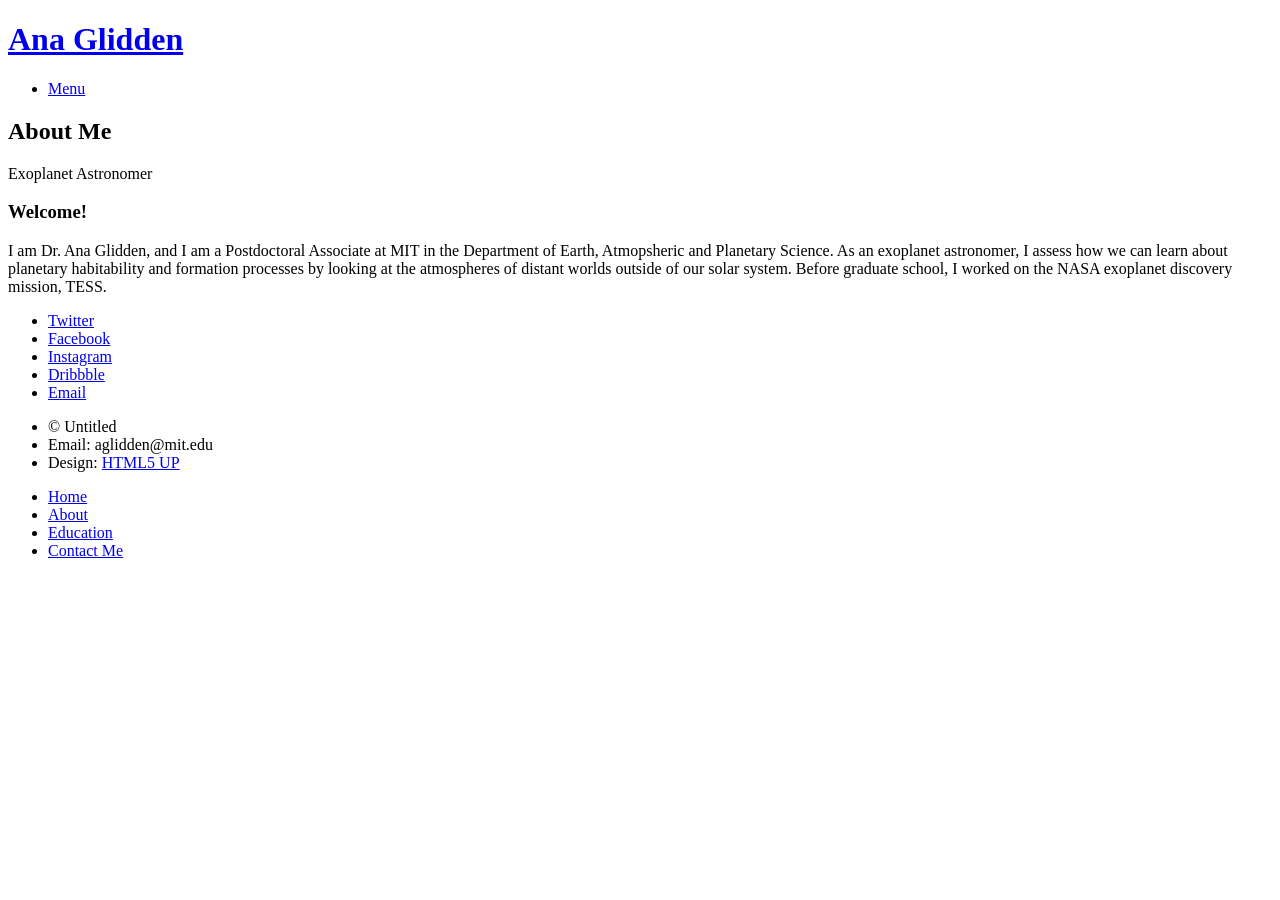
==== about.html @ f4dcdcd0 "Initial testing commit" ====
<!DOCTYPE HTML>
<!--
	Spectral by HTML5 UP
	html5up.net | @ajlkn
	Free for personal and commercial use under the CCA 3.0 license (html5up.net/license)
-->
<html>
	<head>
		<title>Ana Glidden</title>
		<meta charset="utf-8" />
		<meta name="viewport" content="width=device-width, initial-scale=1, user-scalable=no" />
		<link rel="stylesheet" href="assets/css/main.css" />
		<noscript><link rel="stylesheet" href="assets/css/noscript.css" /></noscript>
	</head>
	<body class="is-preload">

		<!-- Page Wrapper -->
			<div id="page-wrapper">

				<!-- Header -->
					<header id="header">
						<h1><a href="index.html">Ana Glidden</a></h1>
						<nav id="nav">
							<ul>
								<li class="special">
									<a href="#menu" class="menuToggle"><span>Menu</span></a>
									<div id="menu">
										<ul>
											<li><a href="index.html">Home</a></li>
											<li><a href="about.html">About</a></li>
											<li><a href="education.html">Education</a></li>
<!-- 											<li><a href="research.html">Research</a></li>
											<li><a href="outeach.html">Outreach</a></li>
											<li><a href="justforfun.html">Just for fun</a></li>
											<li><a href="cv.html">CV</a></li> -->
											<li><a href="contactme.html">Contact Me</a></li>
										</ul>
									</div>
								</li>
							</ul>
						</nav>
					</header>

				<!-- Main -->
					<article id="main">
						<header>
							<h2>About Me</h2>
							<p>Exoplanet Astronomer</p>
						</header>
						<section class="wrapper style5">
							<div class="inner">

								<h3>Welcome!</h3>
								<p>I am Dr. Ana Glidden, and I am a Postdoctoral Associate at MIT in the Department of Earth, Atmopsheric and Planetary Science. As an exoplanet astronomer, I assess how we can learn about planetary habitability and formation processes by looking at the atmospheres of distant worlds outside of our solar system. Before graduate school, I worked on the NASA exoplanet discovery mission, TESS. 
									
							</div>
						</section>
					</article>

				<!-- Footer -->
					<footer id="footer">
						<ul class="icons">
							<li><a href="#" class="icon brands fa-twitter"><span class="label">Twitter</span></a></li>
							<li><a href="#" class="icon brands fa-facebook-f"><span class="label">Facebook</span></a></li>
							<li><a href="#" class="icon brands fa-instagram"><span class="label">Instagram</span></a></li>
							<li><a href="#" class="icon brands fa-dribbble"><span class="label">Dribbble</span></a></li>
							<li><a href="#" class="icon solid fa-envelope"><span class="label">Email</span></a></li>
						</ul>
						<ul class="copyright">
							<li>&copy; Untitled</li><li>Email: aglidden@mit.edu</li><li>Design: <a href="http://html5up.net">HTML5 UP</a></li>
						</ul>
					</footer>

			</div>

		<!-- Scripts -->
			<script src="assets/js/jquery.min.js"></script>
			<script src="assets/js/jquery.scrollex.min.js"></script>
			<script src="assets/js/jquery.scrolly.min.js"></script>
			<script src="assets/js/browser.min.js"></script>
			<script src="assets/js/breakpoints.min.js"></script>
			<script src="assets/js/util.js"></script>
			<script src="assets/js/main.js"></script>

	</body>
</html>
---- assets/css/main.css ----
@import url(fontawesome-all.min.css);
@import url("https://fonts.googleapis.com/css?family=Open+Sans:400,400italic,600,600italic,800,800italic");

/*
	Spectral by HTML5 UP
	html5up.net | @ajlkn
	Free for personal and commercial use under the CCA 3.0 license (html5up.net/license)
*/

html, body, div, span, applet, object,
iframe, h1, h2, h3, h4, h5, h6, p, blockquote,
pre, a, abbr, acronym, address, big, cite,
code, del, dfn, em, img, ins, kbd, q, s, samp,
small, strike, strong, sub, sup, tt, var, b,
u, i, center, dl, dt, dd, ol, ul, li, fieldset,
form, label, legend, table, caption, tbody,
tfoot, thead, tr, th, td, article, aside,
canvas, details, embed, figure, figcaption,
footer, header, hgroup, menu, nav, output, ruby,
section, summary, time, mark, audio, video {
	margin: 0;
	padding: 0;
	border: 0;
	font-size: 100%;
	font: inherit;
	vertical-align: baseline;}

article, aside, details, figcaption, figure,
footer, header, hgroup, menu, nav, section {
	display: block;}

body {
	line-height: 1;
}

ol, ul {
	list-style: none;
}

blockquote, q {
	quotes: none;
}

	blockquote:before, blockquote:after, q:before, q:after {
		content: '';
		content: none;
	}

table {
	border-collapse: collapse;
	border-spacing: 0;
}

body {
	-webkit-text-size-adjust: none;
}

mark {
	background-color: transparent;
	color: inherit;
}

input::-moz-focus-inner {
	border: 0;
	padding: 0;
}

input, select, textarea {
	-moz-appearance: none;
	-webkit-appearance: none;
	-ms-appearance: none;
	appearance: none;
}

/* Basic */

	@-ms-viewport {
		width: device-width;
	}

	html {
		box-sizing: border-box;
	}

	*, *:before, *:after {
		box-sizing: inherit;
	}

	body {
		background: #2e3842;
	}

		body.is-preload *, body.is-preload *:before, body.is-preload *:after {
			-moz-animation: none !important;
			-webkit-animation: none !important;
			-ms-animation: none !important;
			animation: none !important;
			-moz-transition: none !important;
			-webkit-transition: none !important;
			-ms-transition: none !important;
			transition: none !important;
		}

	body, input, select, textarea {
		color: #fff;
		font-family: "Open Sans", Helvetica, sans-serif;
		font-size: 15pt;
		font-weight: 400;
		letter-spacing: 0.075em;
		line-height: 1.65em;
	}

		@media screen and (max-width: 1680px) {

			body, input, select, textarea {
				font-size: 13pt;
			}

		}

		@media screen and (max-width: 1280px) {

			body, input, select, textarea {
				font-size: 12pt;
			}

		}

		@media screen and (max-width: 736px) {

			body, input, select, textarea {
				font-size: 11pt;
				letter-spacing: 0.0375em;
			}

		}

	a {
		-moz-transition: color 0.2s ease, border-bottom-color 0.2s ease;
		-webkit-transition: color 0.2s ease, border-bottom-color 0.2s ease;
		-ms-transition: color 0.2s ease, border-bottom-color 0.2s ease;
		transition: color 0.2s ease, border-bottom-color 0.2s ease;
		border-bottom: dotted 1px;
		color: inherit;
		text-decoration: none;
	}

		a:hover {
			border-bottom-color: transparent;
		}

	strong, b {
		color: #fff;
		font-weight: 600;
	}

	em, i {
		font-style: italic;
	}

	p {
		margin: 0 0 2em 0;
	}

	h1, h2, h3, h4, h5, h6 {
		color: #fff;
		font-weight: 800;
		letter-spacing: 0.225em;
		line-height: 1em;
		margin: 0 0 1em 0;
		text-transform: uppercase;
	}

		h1 a, h2 a, h3 a, h4 a, h5 a, h6 a {
			color: inherit;
			text-decoration: none;
		}

	h2 {
		font-size: 1.35em;
		line-height: 1.75em;
	}

		@media screen and (max-width: 736px) {

			h2 {
				font-size: 1.1em;
				line-height: 1.65em;
			}

		}

	h3 {
		font-size: 1.15em;
		line-height: 1.75em;
	}

		@media screen and (max-width: 736px) {

			h3 {
				font-size: 1em;
				line-height: 1.65em;
			}

		}

	h4 {
		font-size: 1em;
		line-height: 1.5em;
	}

	h5 {
		font-size: 0.8em;
		line-height: 1.5em;
	}

	h6 {
		font-size: 0.7em;
		line-height: 1.5em;
	}

	sub {
		font-size: 0.8em;
		position: relative;
		top: 0.5em;
	}

	sup {
		font-size: 0.8em;
		position: relative;
		top: -0.5em;
	}

	hr {
		border: 0;
		border-bottom: solid 2px #fff;
		margin: 3em 0;
	}

		hr.major {
			margin: 4.5em 0;
		}

	blockquote {
		border-left: solid 4px #fff;
		font-style: italic;
		margin: 0 0 2em 0;
		padding: 0.5em 0 0.5em 2em;
	}

	code {
		background: rgba(144, 144, 144, 0.25);
		border-radius: 3px;
		font-family: "Courier New", monospace;
		font-size: 0.9em;
		letter-spacing: 0;
		margin: 0 0.25em;
		padding: 0.25em 0.65em;
	}

	pre {
		-webkit-overflow-scrolling: touch;
		font-family: "Courier New", monospace;
		font-size: 0.9em;
		margin: 0 0 2em 0;
	}

		pre code {
			display: block;
			line-height: 1.75em;
			padding: 1em 1.5em;
			overflow-x: auto;
		}

	.align-left {
		text-align: left;
	}

	.align-center {
		text-align: center;
	}

	.align-right {
		text-align: right;
	}

/* Row */

	.row {
		display: flex;
		flex-wrap: wrap;
		box-sizing: border-box;
		align-items: stretch;
	}

		.row > * {
			box-sizing: border-box;
		}

		.row.gtr-uniform > * > :last-child {
			margin-bottom: 0;
		}

		.row.aln-left {
			justify-content: flex-start;
		}

		.row.aln-center {
			justify-content: center;
		}

		.row.aln-right {
			justify-content: flex-end;
		}

		.row.aln-top {
			align-items: flex-start;
		}

		.row.aln-middle {
			align-items: center;
		}

		.row.aln-bottom {
			align-items: flex-end;
		}

		.row > .imp {
			order: -1;
		}

		.row > .col-1 {
			width: 8.33333%;
		}

		.row > .off-1 {
			margin-left: 8.33333%;
		}

		.row > .col-2 {
			width: 16.66667%;
		}

		.row > .off-2 {
			margin-left: 16.66667%;
		}

		.row > .col-3 {
			width: 25%;
		}

		.row > .off-3 {
			margin-left: 25%;
		}

		.row > .col-4 {
			width: 33.33333%;
		}

		.row > .off-4 {
			margin-left: 33.33333%;
		}

		.row > .col-5 {
			width: 41.66667%;
		}

		.row > .off-5 {
			margin-left: 41.66667%;
		}

		.row > .col-6 {
			width: 50%;
		}

		.row > .off-6 {
			margin-left: 50%;
		}

		.row > .col-7 {
			width: 58.33333%;
		}

		.row > .off-7 {
			margin-left: 58.33333%;
		}

		.row > .col-8 {
			width: 66.66667%;
		}

		.row > .off-8 {
			margin-left: 66.66667%;
		}

		.row > .col-9 {
			width: 75%;
		}

		.row > .off-9 {
			margin-left: 75%;
		}

		.row > .col-10 {
			width: 83.33333%;
		}

		.row > .off-10 {
			margin-left: 83.33333%;
		}

		.row > .col-11 {
			width: 91.66667%;
		}

		.row > .off-11 {
			margin-left: 91.66667%;
		}

		.row > .col-12 {
			width: 100%;
		}

		.row > .off-12 {
			margin-left: 100%;
		}

		.row.gtr-0 {
			margin-top: 0;
			margin-left: 0em;
		}

			.row.gtr-0 > * {
				padding: 0 0 0 0em;
			}

			.row.gtr-0.gtr-uniform {
				margin-top: 0em;
			}

				.row.gtr-0.gtr-uniform > * {
					padding-top: 0em;
				}

		.row.gtr-25 {
			margin-top: 0;
			margin-left: -0.375em;
		}

			.row.gtr-25 > * {
				padding: 0 0 0 0.375em;
			}

			.row.gtr-25.gtr-uniform {
				margin-top: -0.375em;
			}

				.row.gtr-25.gtr-uniform > * {
					padding-top: 0.375em;
				}

		.row.gtr-50 {
			margin-top: 0;
			margin-left: -0.75em;
		}

			.row.gtr-50 > * {
				padding: 0 0 0 0.75em;
			}

			.row.gtr-50.gtr-uniform {
				margin-top: -0.75em;
			}

				.row.gtr-50.gtr-uniform > * {
					padding-top: 0.75em;
				}

		.row {
			margin-top: 0;
			margin-left: -1.5em;
		}

			.row > * {
				padding: 0 0 0 1.5em;
			}

			.row.gtr-uniform {
				margin-top: -1.5em;
			}

				.row.gtr-uniform > * {
					padding-top: 1.5em;
				}

		.row.gtr-150 {
			margin-top: 0;
			margin-left: -2.25em;
		}

			.row.gtr-150 > * {
				padding: 0 0 0 2.25em;
			}

			.row.gtr-150.gtr-uniform {
				margin-top: -2.25em;
			}

				.row.gtr-150.gtr-uniform > * {
					padding-top: 2.25em;
				}

		.row.gtr-200 {
			margin-top: 0;
			margin-left: -3em;
		}

			.row.gtr-200 > * {
				padding: 0 0 0 3em;
			}

			.row.gtr-200.gtr-uniform {
				margin-top: -3em;
			}

				.row.gtr-200.gtr-uniform > * {
					padding-top: 3em;
				}

		@media screen and (max-width: 1680px) {

			.row {
				display: flex;
				flex-wrap: wrap;
				box-sizing: border-box;
				align-items: stretch;
			}

				.row > * {
					box-sizing: border-box;
				}

				.row.gtr-uniform > * > :last-child {
					margin-bottom: 0;
				}

				.row.aln-left {
					justify-content: flex-start;
				}

				.row.aln-center {
					justify-content: center;
				}

				.row.aln-right {
					justify-content: flex-end;
				}

				.row.aln-top {
					align-items: flex-start;
				}

				.row.aln-middle {
					align-items: center;
				}

				.row.aln-bottom {
					align-items: flex-end;
				}

				.row > .imp-xlarge {
					order: -1;
				}

				.row > .col-1-xlarge {
					width: 8.33333%;
				}

				.row > .off-1-xlarge {
					margin-left: 8.33333%;
				}

				.row > .col-2-xlarge {
					width: 16.66667%;
				}

				.row > .off-2-xlarge {
					margin-left: 16.66667%;
				}

				.row > .col-3-xlarge {
					width: 25%;
				}

				.row > .off-3-xlarge {
					margin-left: 25%;
				}

				.row > .col-4-xlarge {
					width: 33.33333%;
				}

				.row > .off-4-xlarge {
					margin-left: 33.33333%;
				}

				.row > .col-5-xlarge {
					width: 41.66667%;
				}

				.row > .off-5-xlarge {
					margin-left: 41.66667%;
				}

				.row > .col-6-xlarge {
					width: 50%;
				}

				.row > .off-6-xlarge {
					margin-left: 50%;
				}

				.row > .col-7-xlarge {
					width: 58.33333%;
				}

				.row > .off-7-xlarge {
					margin-left: 58.33333%;
				}

				.row > .col-8-xlarge {
					width: 66.66667%;
				}

				.row > .off-8-xlarge {
					margin-left: 66.66667%;
				}

				.row > .col-9-xlarge {
					width: 75%;
				}

				.row > .off-9-xlarge {
					margin-left: 75%;
				}

				.row > .col-10-xlarge {
					width: 83.33333%;
				}

				.row > .off-10-xlarge {
					margin-left: 83.33333%;
				}

				.row > .col-11-xlarge {
					width: 91.66667%;
				}

				.row > .off-11-xlarge {
					margin-left: 91.66667%;
				}

				.row > .col-12-xlarge {
					width: 100%;
				}

				.row > .off-12-xlarge {
					margin-left: 100%;
				}

				.row.gtr-0 {
					margin-top: 0;
					margin-left: 0em;
				}

					.row.gtr-0 > * {
						padding: 0 0 0 0em;
					}

					.row.gtr-0.gtr-uniform {
						margin-top: 0em;
					}

						.row.gtr-0.gtr-uniform > * {
							padding-top: 0em;
						}

				.row.gtr-25 {
					margin-top: 0;
					margin-left: -0.375em;
				}

					.row.gtr-25 > * {
						padding: 0 0 0 0.375em;
					}

					.row.gtr-25.gtr-uniform {
						margin-top: -0.375em;
					}

						.row.gtr-25.gtr-uniform > * {
							padding-top: 0.375em;
						}

				.row.gtr-50 {
					margin-top: 0;
					margin-left: -0.75em;
				}

					.row.gtr-50 > * {
						padding: 0 0 0 0.75em;
					}

					.row.gtr-50.gtr-uniform {
						margin-top: -0.75em;
					}

						.row.gtr-50.gtr-uniform > * {
							padding-top: 0.75em;
						}

				.row {
					margin-top: 0;
					margin-left: -1.5em;
				}

					.row > * {
						padding: 0 0 0 1.5em;
					}

					.row.gtr-uniform {
						margin-top: -1.5em;
					}

						.row.gtr-uniform > * {
							padding-top: 1.5em;
						}

				.row.gtr-150 {
					margin-top: 0;
					margin-left: -2.25em;
				}

					.row.gtr-150 > * {
						padding: 0 0 0 2.25em;
					}

					.row.gtr-150.gtr-uniform {
						margin-top: -2.25em;
					}

						.row.gtr-150.gtr-uniform > * {
							padding-top: 2.25em;
						}

				.row.gtr-200 {
					margin-top: 0;
					margin-left: -3em;
				}

					.row.gtr-200 > * {
						padding: 0 0 0 3em;
					}

					.row.gtr-200.gtr-uniform {
						margin-top: -3em;
					}

						.row.gtr-200.gtr-uniform > * {
							padding-top: 3em;
						}

		}

		@media screen and (max-width: 1280px) {

			.row {
				display: flex;
				flex-wrap: wrap;
				box-sizing: border-box;
				align-items: stretch;
			}

				.row > * {
					box-sizing: border-box;
				}

				.row.gtr-uniform > * > :last-child {
					margin-bottom: 0;
				}

				.row.aln-left {
					justify-content: flex-start;
				}

				.row.aln-center {
					justify-content: center;
				}

				.row.aln-right {
					justify-content: flex-end;
				}

				.row.aln-top {
					align-items: flex-start;
				}

				.row.aln-middle {
					align-items: center;
				}

				.row.aln-bottom {
					align-items: flex-end;
				}

				.row > .imp-large {
					order: -1;
				}

				.row > .col-1-large {
					width: 8.33333%;
				}

				.row > .off-1-large {
					margin-left: 8.33333%;
				}

				.row > .col-2-large {
					width: 16.66667%;
				}

				.row > .off-2-large {
					margin-left: 16.66667%;
				}

				.row > .col-3-large {
					width: 25%;
				}

				.row > .off-3-large {
					margin-left: 25%;
				}

				.row > .col-4-large {
					width: 33.33333%;
				}

				.row > .off-4-large {
					margin-left: 33.33333%;
				}

				.row > .col-5-large {
					width: 41.66667%;
				}

				.row > .off-5-large {
					margin-left: 41.66667%;
				}

				.row > .col-6-large {
					width: 50%;
				}

				.row > .off-6-large {
					margin-left: 50%;
				}

				.row > .col-7-large {
					width: 58.33333%;
				}

				.row > .off-7-large {
					margin-left: 58.33333%;
				}

				.row > .col-8-large {
					width: 66.66667%;
				}

				.row > .off-8-large {
					margin-left: 66.66667%;
				}

				.row > .col-9-large {
					width: 75%;
				}

				.row > .off-9-large {
					margin-left: 75%;
				}

				.row > .col-10-large {
					width: 83.33333%;
				}

				.row > .off-10-large {
					margin-left: 83.33333%;
				}

				.row > .col-11-large {
					width: 91.66667%;
				}

				.row > .off-11-large {
					margin-left: 91.66667%;
				}

				.row > .col-12-large {
					width: 100%;
				}

				.row > .off-12-large {
					margin-left: 100%;
				}

				.row.gtr-0 {
					margin-top: 0;
					margin-left: 0em;
				}

					.row.gtr-0 > * {
						padding: 0 0 0 0em;
					}

					.row.gtr-0.gtr-uniform {
						margin-top: 0em;
					}

						.row.gtr-0.gtr-uniform > * {
							padding-top: 0em;
						}

				.row.gtr-25 {
					margin-top: 0;
					margin-left: -0.375em;
				}

					.row.gtr-25 > * {
						padding: 0 0 0 0.375em;
					}

					.row.gtr-25.gtr-uniform {
						margin-top: -0.375em;
					}

						.row.gtr-25.gtr-uniform > * {
							padding-top: 0.375em;
						}

				.row.gtr-50 {
					margin-top: 0;
					margin-left: -0.75em;
				}

					.row.gtr-50 > * {
						padding: 0 0 0 0.75em;
					}

					.row.gtr-50.gtr-uniform {
						margin-top: -0.75em;
					}

						.row.gtr-50.gtr-uniform > * {
							padding-top: 0.75em;
						}

				.row {
					margin-top: 0;
					margin-left: -1.5em;
				}

					.row > * {
						padding: 0 0 0 1.5em;
					}

					.row.gtr-uniform {
						margin-top: -1.5em;
					}

						.row.gtr-uniform > * {
							padding-top: 1.5em;
						}

				.row.gtr-150 {
					margin-top: 0;
					margin-left: -2.25em;
				}

					.row.gtr-150 > * {
						padding: 0 0 0 2.25em;
					}

					.row.gtr-150.gtr-uniform {
						margin-top: -2.25em;
					}

						.row.gtr-150.gtr-uniform > * {
							padding-top: 2.25em;
						}

				.row.gtr-200 {
					margin-top: 0;
					margin-left: -3em;
				}

					.row.gtr-200 > * {
						padding: 0 0 0 3em;
					}

					.row.gtr-200.gtr-uniform {
						margin-top: -3em;
					}

						.row.gtr-200.gtr-uniform > * {
							padding-top: 3em;
						}

		}

		@media screen and (max-width: 980px) {

			.row {
				display: flex;
				flex-wrap: wrap;
				box-sizing: border-box;
				align-items: stretch;
			}

				.row > * {
					box-sizing: border-box;
				}

				.row.gtr-uniform > * > :last-child {
					margin-bottom: 0;
				}

				.row.aln-left {
					justify-content: flex-start;
				}

				.row.aln-center {
					justify-content: center;
				}

				.row.aln-right {
					justify-content: flex-end;
				}

				.row.aln-top {
					align-items: flex-start;
				}

				.row.aln-middle {
					align-items: center;
				}

				.row.aln-bottom {
					align-items: flex-end;
				}

				.row > .imp-medium {
					order: -1;
				}

				.row > .col-1-medium {
					width: 8.33333%;
				}

				.row > .off-1-medium {
					margin-left: 8.33333%;
				}

				.row > .col-2-medium {
					width: 16.66667%;
				}

				.row > .off-2-medium {
					margin-left: 16.66667%;
				}

				.row > .col-3-medium {
					width: 25%;
				}

				.row > .off-3-medium {
					margin-left: 25%;
				}

				.row > .col-4-medium {
					width: 33.33333%;
				}

				.row > .off-4-medium {
					margin-left: 33.33333%;
				}

				.row > .col-5-medium {
					width: 41.66667%;
				}

				.row > .off-5-medium {
					margin-left: 41.66667%;
				}

				.row > .col-6-medium {
					width: 50%;
				}

				.row > .off-6-medium {
					margin-left: 50%;
				}

				.row > .col-7-medium {
					width: 58.33333%;
				}

				.row > .off-7-medium {
					margin-left: 58.33333%;
				}

				.row > .col-8-medium {
					width: 66.66667%;
				}

				.row > .off-8-medium {
					margin-left: 66.66667%;
				}

				.row > .col-9-medium {
					width: 75%;
				}

				.row > .off-9-medium {
					margin-left: 75%;
				}

				.row > .col-10-medium {
					width: 83.33333%;
				}

				.row > .off-10-medium {
					margin-left: 83.33333%;
				}

				.row > .col-11-medium {
					width: 91.66667%;
				}

				.row > .off-11-medium {
					margin-left: 91.66667%;
				}

				.row > .col-12-medium {
					width: 100%;
				}

				.row > .off-12-medium {
					margin-left: 100%;
				}

				.row.gtr-0 {
					margin-top: 0;
					margin-left: 0em;
				}

					.row.gtr-0 > * {
						padding: 0 0 0 0em;
					}

					.row.gtr-0.gtr-uniform {
						margin-top: 0em;
					}

						.row.gtr-0.gtr-uniform > * {
							padding-top: 0em;
						}

				.row.gtr-25 {
					margin-top: 0;
					margin-left: -0.375em;
				}

					.row.gtr-25 > * {
						padding: 0 0 0 0.375em;
					}

					.row.gtr-25.gtr-uniform {
						margin-top: -0.375em;
					}

						.row.gtr-25.gtr-uniform > * {
							padding-top: 0.375em;
						}

				.row.gtr-50 {
					margin-top: 0;
					margin-left: -0.75em;
				}

					.row.gtr-50 > * {
						padding: 0 0 0 0.75em;
					}

					.row.gtr-50.gtr-uniform {
						margin-top: -0.75em;
					}

						.row.gtr-50.gtr-uniform > * {
							padding-top: 0.75em;
						}

				.row {
					margin-top: 0;
					margin-left: -1.5em;
				}

					.row > * {
						padding: 0 0 0 1.5em;
					}

					.row.gtr-uniform {
						margin-top: -1.5em;
					}

						.row.gtr-uniform > * {
							padding-top: 1.5em;
						}

				.row.gtr-150 {
					margin-top: 0;
					margin-left: -2.25em;
				}

					.row.gtr-150 > * {
						padding: 0 0 0 2.25em;
					}

					.row.gtr-150.gtr-uniform {
						margin-top: -2.25em;
					}

						.row.gtr-150.gtr-uniform > * {
							padding-top: 2.25em;
						}

				.row.gtr-200 {
					margin-top: 0;
					margin-left: -3em;
				}

					.row.gtr-200 > * {
						padding: 0 0 0 3em;
					}

					.row.gtr-200.gtr-uniform {
						margin-top: -3em;
					}

						.row.gtr-200.gtr-uniform > * {
							padding-top: 3em;
						}

		}

		@media screen and (max-width: 736px) {

			.row {
				display: flex;
				flex-wrap: wrap;
				box-sizing: border-box;
				align-items: stretch;
			}

				.row > * {
					box-sizing: border-box;
				}

				.row.gtr-uniform > * > :last-child {
					margin-bottom: 0;
				}

				.row.aln-left {
					justify-content: flex-start;
				}

				.row.aln-center {
					justify-content: center;
				}

				.row.aln-right {
					justify-content: flex-end;
				}

				.row.aln-top {
					align-items: flex-start;
				}

				.row.aln-middle {
					align-items: center;
				}

				.row.aln-bottom {
					align-items: flex-end;
				}

				.row > .imp-small {
					order: -1;
				}

				.row > .col-1-small {
					width: 8.33333%;
				}

				.row > .off-1-small {
					margin-left: 8.33333%;
				}

				.row > .col-2-small {
					width: 16.66667%;
				}

				.row > .off-2-small {
					margin-left: 16.66667%;
				}

				.row > .col-3-small {
					width: 25%;
				}

				.row > .off-3-small {
					margin-left: 25%;
				}

				.row > .col-4-small {
					width: 33.33333%;
				}

				.row > .off-4-small {
					margin-left: 33.33333%;
				}

				.row > .col-5-small {
					width: 41.66667%;
				}

				.row > .off-5-small {
					margin-left: 41.66667%;
				}

				.row > .col-6-small {
					width: 50%;
				}

				.row > .off-6-small {
					margin-left: 50%;
				}

				.row > .col-7-small {
					width: 58.33333%;
				}

				.row > .off-7-small {
					margin-left: 58.33333%;
				}

				.row > .col-8-small {
					width: 66.66667%;
				}

				.row > .off-8-small {
					margin-left: 66.66667%;
				}

				.row > .col-9-small {
					width: 75%;
				}

				.row > .off-9-small {
					margin-left: 75%;
				}

				.row > .col-10-small {
					width: 83.33333%;
				}

				.row > .off-10-small {
					margin-left: 83.33333%;
				}

				.row > .col-11-small {
					width: 91.66667%;
				}

				.row > .off-11-small {
					margin-left: 91.66667%;
				}

				.row > .col-12-small {
					width: 100%;
				}

				.row > .off-12-small {
					margin-left: 100%;
				}

				.row.gtr-0 {
					margin-top: 0;
					margin-left: 0em;
				}

					.row.gtr-0 > * {
						padding: 0 0 0 0em;
					}

					.row.gtr-0.gtr-uniform {
						margin-top: 0em;
					}

						.row.gtr-0.gtr-uniform > * {
							padding-top: 0em;
						}

				.row.gtr-25 {
					margin-top: 0;
					margin-left: -0.375em;
				}

					.row.gtr-25 > * {
						padding: 0 0 0 0.375em;
					}

					.row.gtr-25.gtr-uniform {
						margin-top: -0.375em;
					}

						.row.gtr-25.gtr-uniform > * {
							padding-top: 0.375em;
						}

				.row.gtr-50 {
					margin-top: 0;
					margin-left: -0.75em;
				}

					.row.gtr-50 > * {
						padding: 0 0 0 0.75em;
					}

					.row.gtr-50.gtr-uniform {
						margin-top: -0.75em;
					}

						.row.gtr-50.gtr-uniform > * {
							padding-top: 0.75em;
						}

				.row {
					margin-top: 0;
					margin-left: -1.5em;
				}

					.row > * {
						padding: 0 0 0 1.5em;
					}

					.row.gtr-uniform {
						margin-top: -1.5em;
					}

						.row.gtr-uniform > * {
							padding-top: 1.5em;
						}

				.row.gtr-150 {
					margin-top: 0;
					margin-left: -2.25em;
				}

					.row.gtr-150 > * {
						padding: 0 0 0 2.25em;
					}

					.row.gtr-150.gtr-uniform {
						margin-top: -2.25em;
					}

						.row.gtr-150.gtr-uniform > * {
							padding-top: 2.25em;
						}

				.row.gtr-200 {
					margin-top: 0;
					margin-left: -3em;
				}

					.row.gtr-200 > * {
						padding: 0 0 0 3em;
					}

					.row.gtr-200.gtr-uniform {
						margin-top: -3em;
					}

						.row.gtr-200.gtr-uniform > * {
							padding-top: 3em;
						}

		}

		@media screen and (max-width: 480px) {

			.row {
				display: flex;
				flex-wrap: wrap;
				box-sizing: border-box;
				align-items: stretch;
			}

				.row > * {
					box-sizing: border-box;
				}

				.row.gtr-uniform > * > :last-child {
					margin-bottom: 0;
				}

				.row.aln-left {
					justify-content: flex-start;
				}

				.row.aln-center {
					justify-content: center;
				}

				.row.aln-right {
					justify-content: flex-end;
				}

				.row.aln-top {
					align-items: flex-start;
				}

				.row.aln-middle {
					align-items: center;
				}

				.row.aln-bottom {
					align-items: flex-end;
				}

				.row > .imp-xsmall {
					order: -1;
				}

				.row > .col-1-xsmall {
					width: 8.33333%;
				}

				.row > .off-1-xsmall {
					margin-left: 8.33333%;
				}

				.row > .col-2-xsmall {
					width: 16.66667%;
				}

				.row > .off-2-xsmall {
					margin-left: 16.66667%;
				}

				.row > .col-3-xsmall {
					width: 25%;
				}

				.row > .off-3-xsmall {
					margin-left: 25%;
				}

				.row > .col-4-xsmall {
					width: 33.33333%;
				}

				.row > .off-4-xsmall {
					margin-left: 33.33333%;
				}

				.row > .col-5-xsmall {
					width: 41.66667%;
				}

				.row > .off-5-xsmall {
					margin-left: 41.66667%;
				}

				.row > .col-6-xsmall {
					width: 50%;
				}

				.row > .off-6-xsmall {
					margin-left: 50%;
				}

				.row > .col-7-xsmall {
					width: 58.33333%;
				}

				.row > .off-7-xsmall {
					margin-left: 58.33333%;
				}

				.row > .col-8-xsmall {
					width: 66.66667%;
				}

				.row > .off-8-xsmall {
					margin-left: 66.66667%;
				}

				.row > .col-9-xsmall {
					width: 75%;
				}

				.row > .off-9-xsmall {
					margin-left: 75%;
				}

				.row > .col-10-xsmall {
					width: 83.33333%;
				}

				.row > .off-10-xsmall {
					margin-left: 83.33333%;
				}

				.row > .col-11-xsmall {
					width: 91.66667%;
				}

				.row > .off-11-xsmall {
					margin-left: 91.66667%;
				}

				.row > .col-12-xsmall {
					width: 100%;
				}

				.row > .off-12-xsmall {
					margin-left: 100%;
				}

				.row.gtr-0 {
					margin-top: 0;
					margin-left: 0em;
				}

					.row.gtr-0 > * {
						padding: 0 0 0 0em;
					}

					.row.gtr-0.gtr-uniform {
						margin-top: 0em;
					}

						.row.gtr-0.gtr-uniform > * {
							padding-top: 0em;
						}

				.row.gtr-25 {
					margin-top: 0;
					margin-left: -0.375em;
				}

					.row.gtr-25 > * {
						padding: 0 0 0 0.375em;
					}

					.row.gtr-25.gtr-uniform {
						margin-top: -0.375em;
					}

						.row.gtr-25.gtr-uniform > * {
							padding-top: 0.375em;
						}

				.row.gtr-50 {
					margin-top: 0;
					margin-left: -0.75em;
				}

					.row.gtr-50 > * {
						padding: 0 0 0 0.75em;
					}

					.row.gtr-50.gtr-uniform {
						margin-top: -0.75em;
					}

						.row.gtr-50.gtr-uniform > * {
							padding-top: 0.75em;
						}

				.row {
					margin-top: 0;
					margin-left: -1.5em;
				}

					.row > * {
						padding: 0 0 0 1.5em;
					}

					.row.gtr-uniform {
						margin-top: -1.5em;
					}

						.row.gtr-uniform > * {
							padding-top: 1.5em;
						}

				.row.gtr-150 {
					margin-top: 0;
					margin-left: -2.25em;
				}

					.row.gtr-150 > * {
						padding: 0 0 0 2.25em;
					}

					.row.gtr-150.gtr-uniform {
						margin-top: -2.25em;
					}

						.row.gtr-150.gtr-uniform > * {
							padding-top: 2.25em;
						}

				.row.gtr-200 {
					margin-top: 0;
					margin-left: -3em;
				}

					.row.gtr-200 > * {
						padding: 0 0 0 3em;
					}

					.row.gtr-200.gtr-uniform {
						margin-top: -3em;
					}

						.row.gtr-200.gtr-uniform > * {
							padding-top: 3em;
						}

		}

/* Section/Article */

	section.special, article.special {
		text-align: center;
	}

	header p {
		color: rgba(255, 255, 255, 0.5);
		position: relative;
		top: -0.25em;
	}

	header h3 + p {
		font-size: 1.1em;
	}

	header h4 + p,
	header h5 + p,
	header h6 + p {
		font-size: 0.9em;
	}

	header.major {
		margin: 0 0 3.5em 0;
	}

		header.major h2, header.major h3, header.major h4, header.major h5, header.major h6 {
			border-bottom: solid 2px #fff;
			display: inline-block;
			padding-bottom: 1em;
			position: relative;
		}

			header.major h2:after, header.major h3:after, header.major h4:after, header.major h5:after, header.major h6:after {
				content: '';
				display: block;
				height: 1px;
			}

		header.major p {
			color: #fff;
			top: 0;
		}

		@media screen and (max-width: 736px) {

			header.major {
				margin: 0 0 2em 0;
			}

		}

	@media screen and (max-width: 980px) {

		header br {
			display: none;
		}

	}

/* Form */

	form {
		margin: 0 0 2em 0;
	}

	label {
		color: #fff;
		display: block;
		font-size: 0.9em;
		font-weight: 600;
		margin: 0 0 1em 0;
	}

	input[type="text"],
	input[type="password"],
	input[type="email"],
	select,
	textarea {
		-moz-appearance: none;
		-webkit-appearance: none;
		-ms-appearance: none;
		appearance: none;
		background-color: rgba(144, 144, 144, 0.25);
		border-radius: 3px;
		border: none;
		color: inherit;
		display: block;
		outline: 0;
		padding: 0 1em;
		text-decoration: none;
		width: 100%;
	}

		input[type="text"]:invalid,
		input[type="password"]:invalid,
		input[type="email"]:invalid,
		select:invalid,
		textarea:invalid {
			box-shadow: none;
		}

		input[type="text"]:focus,
		input[type="password"]:focus,
		input[type="email"]:focus,
		select:focus,
		textarea:focus {
			box-shadow: 0 0 0 2px #21b2a6;
		}

	select {
		background-size: 1.25em;
		background-repeat: no-repeat;
		background-position: calc(100% - 1em) center;
		height: 2.75em;
		padding-right: 2.75em;
		text-overflow: ellipsis;
	}

		select:focus::-ms-value {
			background-color: transparent;
		}

		select::-ms-expand {
			display: none;
		}

	input[type="text"],
	input[type="password"],
	input[type="email"],
	select {
		height: 2.75em;
	}

	textarea {
		padding: 0.75em 1em;
	}

	input[type="checkbox"],
	input[type="radio"] {
		-moz-appearance: none;
		-webkit-appearance: none;
		-ms-appearance: none;
		appearance: none;
		display: block;
		float: left;
		margin-right: -2em;
		opacity: 0;
		width: 1em;
		z-index: -1;
	}

		input[type="checkbox"] + label,
		input[type="radio"] + label {
			text-decoration: none;
			color: #fff;
			cursor: pointer;
			display: inline-block;
			font-size: 1em;
			font-weight: 400;
			padding-left: 2.4em;
			padding-right: 0.75em;
			position: relative;
		}

			input[type="checkbox"] + label:before,
			input[type="radio"] + label:before {
				-moz-osx-font-smoothing: grayscale;
				-webkit-font-smoothing: antialiased;
				display: inline-block;
				font-style: normal;
				font-variant: normal;
				text-rendering: auto;
				line-height: 1;
				text-transform: none !important;
				font-family: 'Font Awesome 5 Free';
				font-weight: 900;
			}

			input[type="checkbox"] + label:before,
			input[type="radio"] + label:before {
				background: rgba(144, 144, 144, 0.25);
				border-radius: 3px;
				content: '';
				display: inline-block;
				font-size: 0.8em;
				height: 2.0625em;
				left: 0;
				line-height: 2.0625em;
				position: absolute;
				text-align: center;
				top: 0;
				width: 2.0625em;
			}

		input[type="checkbox"]:checked + label:before,
		input[type="radio"]:checked + label:before {
			background: #2e3842;
			color: #fff;
			content: '\f00c';
		}

		input[type="checkbox"]:focus + label:before,
		input[type="radio"]:focus + label:before {
			box-shadow: 0 0 0 2px #21b2a6;
		}

	input[type="checkbox"] + label:before {
		border-radius: 3px;
	}

	input[type="radio"] + label:before {
		border-radius: 100%;
	}

	::-webkit-input-placeholder {
		color: rgba(255, 255, 255, 0.5) !important;
		opacity: 1.0;
	}

	:-moz-placeholder {
		color: rgba(255, 255, 255, 0.5) !important;
		opacity: 1.0;
	}

	::-moz-placeholder {
		color: rgba(255, 255, 255, 0.5) !important;
		opacity: 1.0;
	}

	:-ms-input-placeholder {
		color: rgba(255, 255, 255, 0.5) !important;
		opacity: 1.0;
	}

/* Box */

	.box {
		border-radius: 3px;
		border: solid 2px #fff;
		margin-bottom: 2em;
		padding: 1.5em;
	}

		.box > :last-child,
		.box > :last-child > :last-child,
		.box > :last-child > :last-child > :last-child {
			margin-bottom: 0;
		}

		.box.alt {
			border: 0;
			border-radius: 0;
			padding: 0;
		}

/* Icon */

	.icon {
		text-decoration: none;
		border-bottom: none;
		position: relative;
	}

		.icon:before {
			-moz-osx-font-smoothing: grayscale;
			-webkit-font-smoothing: antialiased;
			display: inline-block;
			font-style: normal;
			font-variant: normal;
			text-rendering: auto;
			line-height: 1;
			text-transform: none !important;
			font-family: 'Font Awesome 5 Free';
			font-weight: 400;
		}

		.icon > .label {
			display: none;
		}

		.icon:before {
			line-height: inherit;
		}

		.icon.solid:before {
			font-weight: 900;
		}

		.icon.brands:before {
			font-family: 'Font Awesome 5 Brands';
		}

		.icon.major {
			-moz-transform: rotate(-45deg);
			-webkit-transform: rotate(-45deg);
			-ms-transform: rotate(-45deg);
			transform: rotate(-45deg);
			border-radius: 3px;
			border: solid 2px #fff;
			display: inline-block;
			font-size: 1.35em;
			height: calc(3em + 2px);
			line-height: 3em;
			text-align: center;
			width: calc(3em + 2px);
		}

			.icon.major:before {
				-moz-transform: rotate(45deg);
				-webkit-transform: rotate(45deg);
				-ms-transform: rotate(45deg);
				transform: rotate(45deg);
				display: inline-block;
				font-size: 1.5em;
			}

			@media screen and (max-width: 736px) {

				.icon.major {
					font-size: 1em;
				}

			}

		.icon.style1 {
			color: #00ffcc;
		}

		.icon.style2 {
			color: #00f0ff;
		}

		.icon.style3 {
			color: #76ddff;
		}

/* Image */

	.image {
		border-radius: 3px;
		border: 0;
		display: inline-block;
		position: relative;
	}

		.image img {
			border-radius: 3px;
			display: block;
		}

		.image.left {
			float: left;
			margin: 0 2em 2em 0;
			top: 0.25em;
		}

		.image.right {
			float: right;
			margin: 0 0 2em 2em;
			top: 0.25em;
		}

		.image.left, .image.right {
			max-width: 40%;
		}

			.image.left img, .image.right img {
				width: 100%;
			}

		.image.fit {
			display: block;
			margin: 0 0 2em 0;
			width: 100%;
		}

			.image.fit img {
				width: 100%;
			}

/* List */

	ol {
		list-style: decimal;
		margin: 0 0 2em 0;
		padding-left: 1.25em;
	}

		ol li {
			padding-left: 0.25em;
		}

	ul {
		list-style: disc;
		margin: 0 0 2em 0;
		padding-left: 1em;
	}

		ul li {
			padding-left: 0.5em;
		}

		ul.alt {
			list-style: none;
			padding-left: 0;
		}

			ul.alt li {
				border-top: solid 1px #fff;
				padding: 0.5em 0;
			}

				ul.alt li:first-child {
					border-top: 0;
					padding-top: 0;
				}

	dl {
		margin: 0 0 2em 0;
	}

/* Actions */

	ul.actions {
		display: -moz-flex;
		display: -webkit-flex;
		display: -ms-flex;
		display: flex;
		cursor: default;
		list-style: none;
		margin-left: -1em;
		padding-left: 0;
	}

		ul.actions li {
			padding: 0 0 0 1em;
			vertical-align: middle;
		}

		ul.actions.special {
			-moz-justify-content: center;
			-webkit-justify-content: center;
			-ms-justify-content: center;
			justify-content: center;
			width: 100%;
			margin-left: 0;
		}

			ul.actions.special li:first-child {
				padding-left: 0;
			}

		ul.actions.stacked {
			-moz-flex-direction: column;
			-webkit-flex-direction: column;
			-ms-flex-direction: column;
			flex-direction: column;
			margin-left: 0;
		}

			ul.actions.stacked li {
				padding: 1em 0 0 0;
			}

				ul.actions.stacked li:first-child {
					padding-top: 0;
				}

		ul.actions.fit {
			width: calc(100% + 1em);
		}

			ul.actions.fit li {
				-moz-flex-grow: 1;
				-webkit-flex-grow: 1;
				-ms-flex-grow: 1;
				flex-grow: 1;
				-moz-flex-shrink: 1;
				-webkit-flex-shrink: 1;
				-ms-flex-shrink: 1;
				flex-shrink: 1;
				width: 100%;
			}

				ul.actions.fit li > * {
					width: 100%;
				}

			ul.actions.fit.stacked {
				width: 100%;
			}

		@media screen and (max-width: 480px) {

			ul.actions:not(.fixed) {
				-moz-flex-direction: column;
				-webkit-flex-direction: column;
				-ms-flex-direction: column;
				flex-direction: column;
				margin-left: 0;
				width: 100% !important;
			}

				ul.actions:not(.fixed) li {
					-moz-flex-grow: 1;
					-webkit-flex-grow: 1;
					-ms-flex-grow: 1;
					flex-grow: 1;
					-moz-flex-shrink: 1;
					-webkit-flex-shrink: 1;
					-ms-flex-shrink: 1;
					flex-shrink: 1;
					padding: 1em 0 0 0;
					text-align: center;
					width: 100%;
				}

					ul.actions:not(.fixed) li > * {
						width: 100%;
					}

					ul.actions:not(.fixed) li:first-child {
						padding-top: 0;
					}

					ul.actions:not(.fixed) li input[type="submit"],
					ul.actions:not(.fixed) li input[type="reset"],
					ul.actions:not(.fixed) li input[type="button"],
					ul.actions:not(.fixed) li button,
					ul.actions:not(.fixed) li .button {
						width: 100%;
					}

						ul.actions:not(.fixed) li input[type="submit"].icon:before,
						ul.actions:not(.fixed) li input[type="reset"].icon:before,
						ul.actions:not(.fixed) li input[type="button"].icon:before,
						ul.actions:not(.fixed) li button.icon:before,
						ul.actions:not(.fixed) li .button.icon:before {
							margin-left: -0.5em;
						}

		}

/* Icons */

	ul.icons {
		cursor: default;
		list-style: none;
		padding-left: 0;
	}

		ul.icons li {
			display: inline-block;
			padding: 0 1em 0 0;
		}

			ul.icons li:last-child {
				padding-right: 0 !important;
			}

		ul.icons.major {
			padding: 1em 0;
		}

			ul.icons.major li {
				padding-right: 3.5em;
			}

				@media screen and (max-width: 736px) {

					ul.icons.major li {
						padding: 0 1em !important;
					}

				}

/* Table */

	.table-wrapper {
		-webkit-overflow-scrolling: touch;
		overflow-x: auto;
	}

	table {
		margin: 0 0 2em 0;
		width: 100%;
	}

		table tbody tr {
			border: solid 1px #fff;
			border-left: 0;
			border-right: 0;
		}

			table tbody tr:nth-child(2n + 1) {
				background-color: rgba(144, 144, 144, 0.25);
			}

		table td {
			padding: 0.75em 0.75em;
		}

		table th {
			color: #fff;
			font-size: 0.9em;
			font-weight: 600;
			padding: 0 0.75em 0.75em 0.75em;
			text-align: left;
		}

		table thead {
			border-bottom: solid 2px #fff;
		}

		table tfoot {
			border-top: solid 2px #fff;
		}

		table.alt {
			border-collapse: separate;
		}

			table.alt tbody tr td {
				border: solid 1px #fff;
				border-left-width: 0;
				border-top-width: 0;
			}

				table.alt tbody tr td:first-child {
					border-left-width: 1px;
				}

			table.alt tbody tr:first-child td {
				border-top-width: 1px;
			}

			table.alt thead {
				border-bottom: 0;
			}

			table.alt tfoot {
				border-top: 0;
			}

/* Button */

	input[type="submit"],
	input[type="reset"],
	input[type="button"],
	button,
	.button {
		-moz-appearance: none;
		-webkit-appearance: none;
		-ms-appearance: none;
		appearance: none;
		-moz-transition: background-color 0.2s ease-in-out, color 0.2s ease-in-out;
		-webkit-transition: background-color 0.2s ease-in-out, color 0.2s ease-in-out;
		-ms-transition: background-color 0.2s ease-in-out, color 0.2s ease-in-out;
		transition: background-color 0.2s ease-in-out, color 0.2s ease-in-out;
		background-color: transparent;
		border-radius: 3px;
		border: 0;
		box-shadow: inset 0 0 0 2px #fff;
		color: #fff;
		cursor: pointer;
		display: inline-block;
		font-size: 0.8em;
		font-weight: 600;
		height: 3.125em;
		letter-spacing: 0.225em;
		line-height: 3.125em;
		max-width: 30em;
		padding: 0 2.75em;
		text-align: center;
		text-decoration: none;
		text-transform: uppercase;
		white-space: nowrap;
		overflow: hidden;
		text-overflow: ellipsis;
	}

		input[type="submit"]:hover,
		input[type="reset"]:hover,
		input[type="button"]:hover,
		button:hover,
		.button:hover {
			background-color: rgba(144, 144, 144, 0.25);
		}

		input[type="submit"]:active,
		input[type="reset"]:active,
		input[type="button"]:active,
		button:active,
		.button:active {
			background-color: rgba(144, 144, 144, 0.5);
		}

		input[type="submit"].icon:before,
		input[type="reset"].icon:before,
		input[type="button"].icon:before,
		button.icon:before,
		.button.icon:before {
			margin-right: 0.5em;
		}

		input[type="submit"].fit,
		input[type="reset"].fit,
		input[type="button"].fit,
		button.fit,
		.button.fit {
			width: 100%;
		}

		input[type="submit"].small,
		input[type="reset"].small,
		input[type="button"].small,
		button.small,
		.button.small {
			font-size: 0.8em;
		}

		input[type="submit"].large,
		input[type="reset"].large,
		input[type="button"].large,
		button.large,
		.button.large {
			font-size: 1.35em;
		}

		input[type="submit"].primary,
		input[type="reset"].primary,
		input[type="button"].primary,
		button.primary,
		.button.primary {
			background-color: #ed4933;
			box-shadow: none !important;
			color: #ffffff !important;
		}

			input[type="submit"].primary:hover,
			input[type="reset"].primary:hover,
			input[type="button"].primary:hover,
			button.primary:hover,
			.button.primary:hover {
				background-color: #ef5e4a !important;
			}

			input[type="submit"].primary:active,
			input[type="reset"].primary:active,
			input[type="button"].primary:active,
			button.primary:active,
			.button.primary:active {
				background-color: #eb341c !important;
			}

		input[type="submit"].disabled, input[type="submit"]:disabled,
		input[type="reset"].disabled,
		input[type="reset"]:disabled,
		input[type="button"].disabled,
		input[type="button"]:disabled,
		button.disabled,
		button:disabled,
		.button.disabled,
		.button:disabled {
			pointer-events: none;
			opacity: 0.25;
		}

		@media screen and (max-width: 736px) {

			input[type="submit"],
			input[type="reset"],
			input[type="button"],
			button,
			.button {
				height: 3.75em;
				line-height: 3.75em;
			}

		}

/* Features */

	.features {
		display: -moz-flex;
		display: -webkit-flex;
		display: -ms-flex;
		display: flex;
		-moz-flex-wrap: wrap;
		-webkit-flex-wrap: wrap;
		-ms-flex-wrap: wrap;
		flex-wrap: wrap;
		-moz-justify-content: center;
		-webkit-justify-content: center;
		-ms-justify-content: center;
		justify-content: center;
		list-style: none;
		padding: 0;
		width: 100%;
	}

		.features li {
			padding: 4em 4em 2em 6em ;
			display: block;
			position: relative;
			text-align: left;
			width: 50%;
		}

			.features li:nth-child(1) {
				background-color: rgba(0, 0, 0, 0.035);
			}

			.features li:nth-child(2) {
				background-color: rgba(0, 0, 0, 0.07);
			}

			.features li:nth-child(3) {
				background-color: rgba(0, 0, 0, 0.105);
			}

			.features li:nth-child(4) {
				background-color: rgba(0, 0, 0, 0.14);
			}

			.features li:nth-child(5) {
				background-color: rgba(0, 0, 0, 0.175);
			}

			.features li:nth-child(6) {
				background-color: rgba(0, 0, 0, 0.21);
			}

			.features li:nth-child(7) {
				background-color: rgba(0, 0, 0, 0.245);
			}

			.features li:nth-child(8) {
				background-color: rgba(0, 0, 0, 0.28);
			}

			.features li:nth-child(9) {
				background-color: rgba(0, 0, 0, 0.315);
			}

			.features li:nth-child(10) {
				background-color: rgba(0, 0, 0, 0.35);
			}

			.features li:before {
				display: block;
				color: #00ffcc;
				position: absolute;
				left: 1.75em;
				top: 2.75em;
				font-size: 1.5em;
			}

			.features li:nth-child(1) {
				border-top-left-radius: 3px;
			}

			.features li:nth-child(2) {
				border-top-right-radius: 3px;
			}

			.features li:nth-last-child(1) {
				border-bottom-right-radius: 3px;
			}

			.features li:nth-last-child(2) {
				border-bottom-left-radius: 3px;
			}

			@media screen and (max-width: 980px) {

				.features li {
					padding: 3em 2em 1em 2em ;
					text-align: center;
				}

					.features li:before {
						left: 0;
						margin: 0 0 1em 0;
						position: relative;
						top: 0;
					}

			}

			@media screen and (max-width: 736px) {

				.features li {
					padding: 3em 0 1em 0 ;
					background-color: transparent !important;
					border-top: solid 2px #fff;
					width: 100%;
				}

					.features li:first-child {
						border-top: 0;
					}

			}

/* Spotlight */

	.spotlight {
		-moz-align-items: center;
		-webkit-align-items: center;
		-ms-align-items: center;
		align-items: center;
		display: -moz-flex;
		display: -webkit-flex;
		display: -ms-flex;
		display: flex;
	}

		.spotlight .image {
			-moz-order: 1;
			-webkit-order: 1;
			-ms-order: 1;
			order: 1;
			border-radius: 0;
			width: 40%;
		}

			.spotlight .image img {
				border-radius: 0;
				width: 100%;
			}

		.spotlight .content {
			padding: 2em 4em 0.1em 4em ;
			-moz-order: 2;
			-webkit-order: 2;
			-ms-order: 2;
			order: 2;
			max-width: 48em;
			width: 60%;
		}

		.spotlight:nth-child(2n) {
			-moz-flex-direction: row-reverse;
			-webkit-flex-direction: row-reverse;
			-ms-flex-direction: row-reverse;
			flex-direction: row-reverse;
		}

		.spotlight:nth-child(1) {
			background-color: rgba(0, 0, 0, 0.075);
		}

		.spotlight:nth-child(2) {
			background-color: rgba(0, 0, 0, 0.15);
		}

		.spotlight:nth-child(3) {
			background-color: rgba(0, 0, 0, 0.225);
		}

		.spotlight:nth-child(4) {
			background-color: rgba(0, 0, 0, 0.3);
		}

		.spotlight:nth-child(5) {
			background-color: rgba(0, 0, 0, 0.375);
		}

		.spotlight:nth-child(6) {
			background-color: rgba(0, 0, 0, 0.45);
		}

		.spotlight:nth-child(7) {
			background-color: rgba(0, 0, 0, 0.525);
		}

		.spotlight:nth-child(8) {
			background-color: rgba(0, 0, 0, 0.6);
		}

		.spotlight:nth-child(9) {
			background-color: rgba(0, 0, 0, 0.675);
		}

		.spotlight:nth-child(10) {
			background-color: rgba(0, 0, 0, 0.75);
		}

		@media screen and (max-width: 1280px) {

			.spotlight .image {
				width: 45%;
			}

			.spotlight .content {
				width: 55%;
			}

		}

		@media screen and (max-width: 980px) {

			.spotlight {
				display: block;
			}

				.spotlight br {
					display: none;
				}

				.spotlight .image {
					width: 100%;
				}

				.spotlight .content {
					padding: 4em 3em 2em 3em ;
					max-width: none;
					text-align: center;
					width: 100%;
				}

		}

		@media screen and (max-width: 736px) {

			.spotlight .content {
				padding: 3em 2em 1em 2em ;
			}

		}

/* Wrapper */

	.wrapper {
		padding: 6em 0 4em 0 ;
	}

		.wrapper > .inner {
			width: 60em;
			margin: 0 auto;
		}

			@media screen and (max-width: 1280px) {

				.wrapper > .inner {
					width: 90%;
				}

			}

			@media screen and (max-width: 980px) {

				.wrapper > .inner {
					width: 100%;
				}

			}

		.wrapper.alt {
			padding: 0;
		}

		.wrapper.style1 {
			background-color: #21b2a6;
			color: #c8ece9;
		}

			.wrapper.style1 strong, .wrapper.style1 b {
				color: #ffffff;
			}

			.wrapper.style1 h2, .wrapper.style1 h3, .wrapper.style1 h4, .wrapper.style1 h5, .wrapper.style1 h6 {
				color: #ffffff;
			}

			.wrapper.style1 hr {
				border-color: rgba(0, 0, 0, 0.125);
			}

			.wrapper.style1 blockquote {
				border-color: rgba(0, 0, 0, 0.125);
			}

			.wrapper.style1 code {
				background: rgba(255, 255, 255, 0.075);
			}

			.wrapper.style1 header p {
				color: #a6e0db;
			}

			.wrapper.style1 header.major h2, .wrapper.style1 header.major h3, .wrapper.style1 header.major h4, .wrapper.style1 header.major h5, .wrapper.style1 header.major h6 {
				border-color: rgba(0, 0, 0, 0.125);
			}

			.wrapper.style1 header.major p {
				color: #c8ece9;
			}

			.wrapper.style1 label {
				color: #ffffff;
			}

			.wrapper.style1 input[type="text"],
			.wrapper.style1 input[type="password"],
			.wrapper.style1 input[type="email"],
			.wrapper.style1 select,
			.wrapper.style1 textarea {
				background-color: rgba(255, 255, 255, 0.075);
			}

			.wrapper.style1 select {
				background-image: url("data:image/svg+xml;charset=utf8,%3Csvg xmlns='http://www.w3.org/2000/svg' width='40' height='40' preserveAspectRatio='none' viewBox='0 0 40 40'%3E%3Cpath d='M9.4,12.3l10.4,10.4l10.4-10.4c0.2-0.2,0.5-0.4,0.9-0.4c0.3,0,0.6,0.1,0.9,0.4l3.3,3.3c0.2,0.2,0.4,0.5,0.4,0.9 c0,0.4-0.1,0.6-0.4,0.9L20.7,31.9c-0.2,0.2-0.5,0.4-0.9,0.4c-0.3,0-0.6-0.1-0.9-0.4L4.3,17.3c-0.2-0.2-0.4-0.5-0.4-0.9 c0-0.4,0.1-0.6,0.4-0.9l3.3-3.3c0.2-0.2,0.5-0.4,0.9-0.4S9.1,12.1,9.4,12.3z' fill='rgba(0, 0, 0, 0.125)' /%3E%3C/svg%3E");
			}

				.wrapper.style1 select option {
					color: #ffffff;
					background: #21b2a6;
				}

			.wrapper.style1 input[type="checkbox"] + label,
			.wrapper.style1 input[type="radio"] + label {
				color: #c8ece9;
			}

				.wrapper.style1 input[type="checkbox"] + label:before,
				.wrapper.style1 input[type="radio"] + label:before {
					background: rgba(255, 255, 255, 0.075);
				}

			.wrapper.style1 input[type="checkbox"]:checked + label:before,
			.wrapper.style1 input[type="radio"]:checked + label:before {
				background: #ffffff;
				color: #21b2a6;
			}

			.wrapper.style1 ::-webkit-input-placeholder {
				color: #a6e0db !important;
			}

			.wrapper.style1 :-moz-placeholder {
				color: #a6e0db !important;
			}

			.wrapper.style1 ::-moz-placeholder {
				color: #a6e0db !important;
			}

			.wrapper.style1 :-ms-input-placeholder {
				color: #a6e0db !important;
			}

			.wrapper.style1 .formerize-placeholder {
				color: #a6e0db !important;
			}

			.wrapper.style1 .icon.major {
				border-color: rgba(0, 0, 0, 0.125);
			}

			.wrapper.style1 ul.alt li {
				border-color: rgba(0, 0, 0, 0.125);
			}

			.wrapper.style1 table tbody tr {
				border-color: rgba(0, 0, 0, 0.125);
			}

				.wrapper.style1 table tbody tr:nth-child(2n + 1) {
					background-color: rgba(255, 255, 255, 0.075);
				}

			.wrapper.style1 table th {
				color: #ffffff;
			}

			.wrapper.style1 table thead {
				border-color: rgba(0, 0, 0, 0.125);
			}

			.wrapper.style1 table tfoot {
				border-color: rgba(0, 0, 0, 0.125);
			}

			.wrapper.style1 table.alt tbody tr td {
				border-color: rgba(0, 0, 0, 0.125);
			}

			.wrapper.style1 input[type="submit"],
			.wrapper.style1 input[type="reset"],
			.wrapper.style1 input[type="button"],
			.wrapper.style1 button,
			.wrapper.style1 .button {
				box-shadow: inset 0 0 0 2px rgba(0, 0, 0, 0.125);
				color: #ffffff;
			}

				.wrapper.style1 input[type="submit"]:hover,
				.wrapper.style1 input[type="reset"]:hover,
				.wrapper.style1 input[type="button"]:hover,
				.wrapper.style1 button:hover,
				.wrapper.style1 .button:hover {
					background-color: rgba(255, 255, 255, 0.075);
				}

				.wrapper.style1 input[type="submit"]:active,
				.wrapper.style1 input[type="reset"]:active,
				.wrapper.style1 input[type="button"]:active,
				.wrapper.style1 button:active,
				.wrapper.style1 .button:active {
					background-color: rgba(255, 255, 255, 0.2);
				}

			@media screen and (max-width: 736px) {

				.wrapper.style1 .features li {
					border-top-color: rgba(0, 0, 0, 0.125);
				}

			}

		.wrapper.style2 {
			background-color: #2e3842;
		}

		.wrapper.style3 {
			background-color: #505393;
			color: #d3d4e4;
		}

			.wrapper.style3 strong, .wrapper.style3 b {
				color: #ffffff;
			}

			.wrapper.style3 h2, .wrapper.style3 h3, .wrapper.style3 h4, .wrapper.style3 h5, .wrapper.style3 h6 {
				color: #ffffff;
			}

			.wrapper.style3 hr {
				border-color: rgba(0, 0, 0, 0.125);
			}

			.wrapper.style3 blockquote {
				border-color: rgba(0, 0, 0, 0.125);
			}

			.wrapper.style3 code {
				background: rgba(255, 255, 255, 0.075);
			}

			.wrapper.style3 header p {
				color: #b9bad4;
			}

			.wrapper.style3 header.major h2, .wrapper.style3 header.major h3, .wrapper.style3 header.major h4, .wrapper.style3 header.major h5, .wrapper.style3 header.major h6 {
				border-color: rgba(0, 0, 0, 0.125);
			}

			.wrapper.style3 header.major p {
				color: #d3d4e4;
			}

			.wrapper.style3 label {
				color: #ffffff;
			}

			.wrapper.style3 input[type="text"],
			.wrapper.style3 input[type="password"],
			.wrapper.style3 input[type="email"],
			.wrapper.style3 select,
			.wrapper.style3 textarea {
				background-color: rgba(255, 255, 255, 0.075);
			}

			.wrapper.style3 select {
				background-image: url("data:image/svg+xml;charset=utf8,%3Csvg xmlns='http://www.w3.org/2000/svg' width='40' height='40' preserveAspectRatio='none' viewBox='0 0 40 40'%3E%3Cpath d='M9.4,12.3l10.4,10.4l10.4-10.4c0.2-0.2,0.5-0.4,0.9-0.4c0.3,0,0.6,0.1,0.9,0.4l3.3,3.3c0.2,0.2,0.4,0.5,0.4,0.9 c0,0.4-0.1,0.6-0.4,0.9L20.7,31.9c-0.2,0.2-0.5,0.4-0.9,0.4c-0.3,0-0.6-0.1-0.9-0.4L4.3,17.3c-0.2-0.2-0.4-0.5-0.4-0.9 c0-0.4,0.1-0.6,0.4-0.9l3.3-3.3c0.2-0.2,0.5-0.4,0.9-0.4S9.1,12.1,9.4,12.3z' fill='rgba(0, 0, 0, 0.125)' /%3E%3C/svg%3E");
			}

				.wrapper.style3 select option {
					color: #ffffff;
					background: #505393;
				}

			.wrapper.style3 input[type="checkbox"] + label,
			.wrapper.style3 input[type="radio"] + label {
				color: #d3d4e4;
			}

				.wrapper.style3 input[type="checkbox"] + label:before,
				.wrapper.style3 input[type="radio"] + label:before {
					background: rgba(255, 255, 255, 0.075);
				}

			.wrapper.style3 input[type="checkbox"]:checked + label:before,
			.wrapper.style3 input[type="radio"]:checked + label:before {
				background: #ffffff;
				color: #505393;
			}

			.wrapper.style3 ::-webkit-input-placeholder {
				color: #b9bad4 !important;
			}

			.wrapper.style3 :-moz-placeholder {
				color: #b9bad4 !important;
			}

			.wrapper.style3 ::-moz-placeholder {
				color: #b9bad4 !important;
			}

			.wrapper.style3 :-ms-input-placeholder {
				color: #b9bad4 !important;
			}

			.wrapper.style3 .formerize-placeholder {
				color: #b9bad4 !important;
			}

			.wrapper.style3 .icon.major {
				border-color: rgba(0, 0, 0, 0.125);
			}

			.wrapper.style3 ul.alt li {
				border-color: rgba(0, 0, 0, 0.125);
			}

			.wrapper.style3 table tbody tr {
				border-color: rgba(0, 0, 0, 0.125);
			}

				.wrapper.style3 table tbody tr:nth-child(2n + 1) {
					background-color: rgba(255, 255, 255, 0.075);
				}

			.wrapper.style3 table th {
				color: #ffffff;
			}

			.wrapper.style3 table thead {
				border-color: rgba(0, 0, 0, 0.125);
			}

			.wrapper.style3 table tfoot {
				border-color: rgba(0, 0, 0, 0.125);
			}

			.wrapper.style3 table.alt tbody tr td {
				border-color: rgba(0, 0, 0, 0.125);
			}

			.wrapper.style3 input[type="submit"],
			.wrapper.style3 input[type="reset"],
			.wrapper.style3 input[type="button"],
			.wrapper.style3 button,
			.wrapper.style3 .button {
				box-shadow: inset 0 0 0 2px rgba(0, 0, 0, 0.125);
				color: #ffffff;
			}

				.wrapper.style3 input[type="submit"]:hover,
				.wrapper.style3 input[type="reset"]:hover,
				.wrapper.style3 input[type="button"]:hover,
				.wrapper.style3 button:hover,
				.wrapper.style3 .button:hover {
					background-color: rgba(255, 255, 255, 0.075);
				}

				.wrapper.style3 input[type="submit"]:active,
				.wrapper.style3 input[type="reset"]:active,
				.wrapper.style3 input[type="button"]:active,
				.wrapper.style3 button:active,
				.wrapper.style3 .button:active {
					background-color: rgba(255, 255, 255, 0.2);
				}

			@media screen and (max-width: 736px) {

				.wrapper.style3 .features li {
					border-top-color: rgba(0, 0, 0, 0.125);
				}

			}

		.wrapper.style4 {
			background-color: transparent;
		}

		.wrapper.style5 {
			background-color: #ffffff;
			color: #4E4852;
		}

			.wrapper.style5 strong, .wrapper.style5 b {
				color: #2E3842;
			}

			.wrapper.style5 h2, .wrapper.style5 h3, .wrapper.style5 h4, .wrapper.style5 h5, .wrapper.style5 h6 {
				color: #2E3842;
			}

			.wrapper.style5 hr {
				border-color: #dfdfdf;
			}

			.wrapper.style5 blockquote {
				border-color: #dfdfdf;
			}

			.wrapper.style5 code {
				background: rgba(0, 0, 0, 0.0375);
			}

			.wrapper.style5 header p {
				color: #8E8892;
			}

			.wrapper.style5 header.major h2, .wrapper.style5 header.major h3, .wrapper.style5 header.major h4, .wrapper.style5 header.major h5, .wrapper.style5 header.major h6 {
				border-color: #dfdfdf;
			}

			.wrapper.style5 header.major p {
				color: #4E4852;
			}

			.wrapper.style5 label {
				color: #2E3842;
			}

			.wrapper.style5 input[type="text"],
			.wrapper.style5 input[type="password"],
			.wrapper.style5 input[type="email"],
			.wrapper.style5 select,
			.wrapper.style5 textarea {
				background-color: rgba(0, 0, 0, 0.0375);
			}

			.wrapper.style5 select {
				background-image: url("data:image/svg+xml;charset=utf8,%3Csvg xmlns='http://www.w3.org/2000/svg' width='40' height='40' preserveAspectRatio='none' viewBox='0 0 40 40'%3E%3Cpath d='M9.4,12.3l10.4,10.4l10.4-10.4c0.2-0.2,0.5-0.4,0.9-0.4c0.3,0,0.6,0.1,0.9,0.4l3.3,3.3c0.2,0.2,0.4,0.5,0.4,0.9 c0,0.4-0.1,0.6-0.4,0.9L20.7,31.9c-0.2,0.2-0.5,0.4-0.9,0.4c-0.3,0-0.6-0.1-0.9-0.4L4.3,17.3c-0.2-0.2-0.4-0.5-0.4-0.9 c0-0.4,0.1-0.6,0.4-0.9l3.3-3.3c0.2-0.2,0.5-0.4,0.9-0.4S9.1,12.1,9.4,12.3z' fill='%23dfdfdf' /%3E%3C/svg%3E");
			}

				.wrapper.style5 select option {
					color: #2E3842;
					background: #ffffff;
				}

			.wrapper.style5 input[type="checkbox"] + label,
			.wrapper.style5 input[type="radio"] + label {
				color: #4E4852;
			}

				.wrapper.style5 input[type="checkbox"] + label:before,
				.wrapper.style5 input[type="radio"] + label:before {
					background: rgba(0, 0, 0, 0.0375);
				}

			.wrapper.style5 input[type="checkbox"]:checked + label:before,
			.wrapper.style5 input[type="radio"]:checked + label:before {
				background: #2E3842;
				color: #ffffff;
			}

			.wrapper.style5 ::-webkit-input-placeholder {
				color: #8E8892 !important;
			}

			.wrapper.style5 :-moz-placeholder {
				color: #8E8892 !important;
			}

			.wrapper.style5 ::-moz-placeholder {
				color: #8E8892 !important;
			}

			.wrapper.style5 :-ms-input-placeholder {
				color: #8E8892 !important;
			}

			.wrapper.style5 .formerize-placeholder {
				color: #8E8892 !important;
			}

			.wrapper.style5 .icon.major {
				border-color: #dfdfdf;
			}

			.wrapper.style5 ul.alt li {
				border-color: #dfdfdf;
			}

			.wrapper.style5 table tbody tr {
				border-color: #dfdfdf;
			}

				.wrapper.style5 table tbody tr:nth-child(2n + 1) {
					background-color: rgba(0, 0, 0, 0.0375);
				}

			.wrapper.style5 table th {
				color: #2E3842;
			}

			.wrapper.style5 table thead {
				border-color: #dfdfdf;
			}

			.wrapper.style5 table tfoot {
				border-color: #dfdfdf;
			}

			.wrapper.style5 table.alt tbody tr td {
				border-color: #dfdfdf;
			}

			.wrapper.style5 input[type="submit"],
			.wrapper.style5 input[type="reset"],
			.wrapper.style5 input[type="button"],
			.wrapper.style5 button,
			.wrapper.style5 .button {
				box-shadow: inset 0 0 0 2px #dfdfdf;
				color: #2E3842;
			}

				.wrapper.style5 input[type="submit"]:hover,
				.wrapper.style5 input[type="reset"]:hover,
				.wrapper.style5 input[type="button"]:hover,
				.wrapper.style5 button:hover,
				.wrapper.style5 .button:hover {
					background-color: rgba(0, 0, 0, 0.0375);
				}

				.wrapper.style5 input[type="submit"]:active,
				.wrapper.style5 input[type="reset"]:active,
				.wrapper.style5 input[type="button"]:active,
				.wrapper.style5 button:active,
				.wrapper.style5 .button:active {
					background-color: rgba(0, 0, 0, 0.1);
				}

			@media screen and (max-width: 736px) {

				.wrapper.style5 .features li {
					border-top-color: #dfdfdf;
				}

			}

		@media screen and (max-width: 980px) {

			.wrapper {
				padding: 4em 3em 2em 3em ;
			}

		}

		@media screen and (max-width: 736px) {

			.wrapper {
				padding: 3em 2em 1em 2em ;
			}

		}

/* Page Wrapper + Menu */

	#page-wrapper {
		-moz-transition: opacity 0.5s ease;
		-webkit-transition: opacity 0.5s ease;
		-ms-transition: opacity 0.5s ease;
		transition: opacity 0.5s ease;
		opacity: 1;
		padding-top: 3em;
	}

		#page-wrapper:before {
			background: rgba(0, 0, 0, 0);
			content: '';
			display: block;
			display: none;
			height: 100%;
			left: 0;
			position: fixed;
			top: 0;
			width: 100%;
			z-index: 10001;
		}

	#menu {
		-moz-transform: translateX(20em);
		-webkit-transform: translateX(20em);
		-ms-transform: translateX(20em);
		transform: translateX(20em);
		-moz-transition: -moz-transform 0.5s ease;
		-webkit-transition: -webkit-transform 0.5s ease;
		-ms-transition: -ms-transform 0.5s ease;
		transition: transform 0.5s ease;
		-webkit-overflow-scrolling: touch;
		background: #21b2a6;
		color: #ffffff;
		height: 100%;
		max-width: 80%;
		overflow-y: auto;
		padding: 3em 2em;
		position: fixed;
		right: 0;
		top: 0;
		width: 20em;
		z-index: 10002;
	}

		#menu ul {
			list-style: none;
			padding: 0;
		}

			#menu ul > li {
				border-top: solid 1px rgba(0, 0, 0, 0.125);
				margin: 0.5em 0 0 0;
				padding: 0.5em 0 0 0;
			}

				#menu ul > li:first-child {
					border-top: 0 !important;
					margin-top: 0 !important;
					padding-top: 0 !important;
				}

				#menu ul > li > a {
					border: 0;
					color: inherit;
					display: block;
					font-size: 0.8em;
					letter-spacing: 0.225em;
					outline: 0;
					text-decoration: none;
					text-transform: uppercase;
				}

					@media screen and (max-width: 736px) {

						#menu ul > li > a {
							line-height: 3em;
						}

					}

		#menu .close {
			background-image: url("images/close.svg");
			background-position: 4.85em 1em;
			background-repeat: no-repeat;
			border: 0;
			cursor: pointer;
			display: block;
			height: 3em;
			position: absolute;
			right: 0;
			top: 0;
			vertical-align: middle;
			width: 7em;
		}

		@media screen and (max-width: 736px) {

			#menu {
				padding: 3em 1.5em;
			}

		}

	body.is-menu-visible #page-wrapper {
		opacity: 0.35;
	}

		body.is-menu-visible #page-wrapper:before {
			display: block;
		}

	body.is-menu-visible #menu {
		-moz-transform: translateX(0);
		-webkit-transform: translateX(0);
		-ms-transform: translateX(0);
		transform: translateX(0);
	}

/* Header */

	#header {
		-moz-transition: background-color 0.2s ease;
		-webkit-transition: background-color 0.2s ease;
		-ms-transition: background-color 0.2s ease;
		transition: background-color 0.2s ease;
		background: #2e3842;
		height: 3em;
		left: 0;
		line-height: 3em;
		position: fixed;
		top: 0;
		width: 100%;
		z-index: 10000;
	}

		#header h1 {
			-moz-transition: opacity 0.2s ease;
			-webkit-transition: opacity 0.2s ease;
			-ms-transition: opacity 0.2s ease;
			transition: opacity 0.2s ease;
			height: inherit;
			left: 1.25em;
			line-height: inherit;
			position: absolute;
			top: 0;
		}

			#header h1 a {
				border: 0;
				display: block;
				height: inherit;
				line-height: inherit;
			}

				@media screen and (max-width: 736px) {

					#header h1 a {
						font-size: 0.8em;
					}

				}

		#header nav {
			height: inherit;
			line-height: inherit;
			position: absolute;
			right: 0;
			top: 0;
		}

			#header nav > ul {
				list-style: none;
				margin: 0;
				padding: 0;
				white-space: nowrap;
			}

				#header nav > ul > li {
					display: inline-block;
					padding: 0;
				}

					#header nav > ul > li > a {
						border: 0;
						color: #fff;
						display: block;
						font-size: 0.8em;
						letter-spacing: 0.225em;
						padding: 0 1.5em;
						text-transform: uppercase;
					}

						#header nav > ul > li > a.menuToggle {
							outline: 0;
							position: relative;
						}

							#header nav > ul > li > a.menuToggle:after {
								background-image: url("images/bars.svg");
								background-position: right center;
								background-repeat: no-repeat;
								content: '';
								display: inline-block;
								height: 3.75em;
								vertical-align: top;
								width: 2em;
							}

							@media screen and (max-width: 736px) {

								#header nav > ul > li > a.menuToggle {
									padding: 0 1.5em;
								}

									#header nav > ul > li > a.menuToggle span {
										display: none;
									}

							}

						@media screen and (max-width: 736px) {

							#header nav > ul > li > a {
								padding: 0 0 0 1.5em;
							}

						}

					#header nav > ul > li:first-child {
						margin-left: 0;
					}

		#header.alt {
			background: transparent;
		}

			#header.alt h1 {
				pointer-events: none;
				opacity: 0;
			}

/* Banner */

	#banner {
		display: -moz-flex;
		display: -webkit-flex;
		display: -ms-flex;
		display: flex;
		-moz-flex-direction: column;
		-webkit-flex-direction: column;
		-ms-flex-direction: column;
		flex-direction: column;
		-moz-justify-content: center;
		-webkit-justify-content: center;
		-ms-justify-content: center;
		justify-content: center;
		cursor: default;
		height: 100vh;
		min-height: 35em;
		overflow: hidden;
		position: relative;
		text-align: center;
	}

		#banner h2 {
			-moz-transform: scale(1);
			-webkit-transform: scale(1);
			-ms-transform: scale(1);
			transform: scale(1);
			-moz-transition: -moz-transform 0.5s ease, opacity 0.5s ease;
			-webkit-transition: -webkit-transform 0.5s ease, opacity 0.5s ease;
			-ms-transition: -ms-transform 0.5s ease, opacity 0.5s ease;
			transition: transform 0.5s ease, opacity 0.5s ease;
			display: inline-block;
			font-size: 1.75em;
			opacity: 1;
			padding: 0.35em 1em;
			position: relative;
			z-index: 1;
		}

			#banner h2:before, #banner h2:after {
				-moz-transition: width 0.85s ease;
				-webkit-transition: width 0.85s ease;
				-ms-transition: width 0.85s ease;
				transition: width 0.85s ease;
				-moz-transition-delay: 0.25s;
				-webkit-transition-delay: 0.25s;
				-ms-transition-delay: 0.25s;
				transition-delay: 0.25s;
				background: #fff;
				content: '';
				display: block;
				height: 2px;
				position: absolute;
				width: 100%;
			}

			#banner h2:before {
				top: 0;
				left: 0;
			}

			#banner h2:after {
				bottom: 0;
				right: 0;
			}

		#banner p {
			letter-spacing: 0.225em;
			text-transform: uppercase;
		}

			#banner p a {
				color: inherit;
			}

		#banner .more {
			-moz-transition: -moz-transform 0.75s ease, opacity 0.75s ease;
			-webkit-transition: -webkit-transform 0.75s ease, opacity 0.75s ease;
			-ms-transition: -ms-transform 0.75s ease, opacity 0.75s ease;
			transition: transform 0.75s ease, opacity 0.75s ease;
			-moz-transition-delay: 3.5s;
			-webkit-transition-delay: 3.5s;
			-ms-transition-delay: 3.5s;
			transition-delay: 3.5s;
			-moz-transform: translateY(0);
			-webkit-transform: translateY(0);
			-ms-transform: translateY(0);
			transform: translateY(0);
			border: none;
			bottom: 0;
			color: inherit;
			font-size: 0.8em;
			height: 8.5em;
			left: 50%;
			letter-spacing: 0.225em;
			margin-left: -8.5em;
			opacity: 1;
			outline: 0;
			padding-left: 0.225em;
			position: absolute;
			text-align: center;
			text-transform: uppercase;
			width: 16em;
			z-index: 1;
		}

			#banner .more:after {
				background-image: url("images/arrow.svg");
				background-position: center;
				background-repeat: no-repeat;
				background-size: contain;
				bottom: 4em;
				content: '';
				display: block;
				height: 1.5em;
				left: 50%;
				margin: 0 0 0 -0.75em;
				position: absolute;
				width: 1.5em;
			}

		#banner:after {
			pointer-events: none;
			-moz-transition: opacity 3s ease-in-out;
			-webkit-transition: opacity 3s ease-in-out;
			-ms-transition: opacity 3s ease-in-out;
			transition: opacity 3s ease-in-out;
			-moz-transition-delay: 1.25s;
			-webkit-transition-delay: 1.25s;
			-ms-transition-delay: 1.25s;
			transition-delay: 1.25s;
			content: '';
			background: #2e3842;
			display: block;
			width: 100%;
			height: 100%;
			position: absolute;
			left: 0;
			top: 0;
			opacity: 0;
		}

		@media screen and (max-width: 736px) {

			#banner {
				padding: 7em 3em 5em 3em ;
				height: auto;
				min-height: 0;
			}

				#banner h2 {
					font-size: 1.25em;
				}

				#banner br {
					display: none;
				}

				#banner .more {
					display: none;
				}

		}

	body.is-preload #banner h2 {
		-moz-transform: scale(0.95);
		-webkit-transform: scale(0.95);
		-ms-transform: scale(0.95);
		transform: scale(0.95);
		opacity: 0;
	}

		body.is-preload #banner h2:before, body.is-preload #banner h2:after {
			width: 0;
		}

	body.is-preload #banner .more {
		-moz-transform: translateY(8.5em);
		-webkit-transform: translateY(8.5em);
		-ms-transform: translateY(8.5em);
		transform: translateY(8.5em);
		opacity: 0;
	}

	body.is-preload #banner:after {
		opacity: 1;
	}

/* CTA */

	#cta .inner {
		display: -moz-flex;
		display: -webkit-flex;
		display: -ms-flex;
		display: flex;
		max-width: 45em;
	}

		#cta .inner header {
			-moz-order: 1;
			-webkit-order: 1;
			-ms-order: 1;
			order: 1;
			padding-right: 3em;
			width: 70%;
		}

			#cta .inner header p {
				color: inherit;
			}

		#cta .inner .actions {
			-moz-order: 2;
			-webkit-order: 2;
			-ms-order: 2;
			order: 2;
			width: 30%;
		}

		@media screen and (max-width: 980px) {

			#cta .inner {
				display: block;
				text-align: center;
			}

				#cta .inner header {
					padding-right: 0;
					width: 100%;
				}

				#cta .inner .actions {
					margin-left: auto;
					margin-right: auto;
					max-width: 20em;
					width: 100%;
				}

		}

		@media screen and (max-width: 736px) {

			#cta .inner .actions {
				max-width: none;
			}

		}

/* Main */

	#main > header {
		padding: 12em 0 10em 0 ;
		background-image: -moz-linear-gradient(top, rgba(0,0,0,0.5), rgba(0,0,0,0.5)), url("../../images/banner.jpg");
		background-image: -webkit-linear-gradient(top, rgba(0,0,0,0.5), rgba(0,0,0,0.5)), url("../../images/banner.jpg");
		background-image: -ms-linear-gradient(top, rgba(0,0,0,0.5), rgba(0,0,0,0.5)), url("../../images/banner.jpg");
		background-image: linear-gradient(top, rgba(0,0,0,0.5), rgba(0,0,0,0.5)), url("../../images/banner.jpg");
		background-attachment: fixed;
		background-position: center center;
		background-repeat: no-repeat;
		background-size: cover;
		text-align: center;
	}

		#main > header h2 {
			font-size: 1.75em;
			margin: 0 0 0.5em 0;
		}

		#main > header p {
			color: inherit;
			letter-spacing: 0.225em;
			text-transform: uppercase;
			top: 0;
		}

			#main > header p a {
				color: inherit;
			}

		@media screen and (max-width: 1680px) {

			#main > header {
				padding: 10em 0 8em 0 ;
			}

		}

		@media screen and (max-width: 1280px) {

			#main > header {
				padding: 8em 3em 6em 3em ;
			}

		}

		@media screen and (max-width: 980px) {

			#main > header {
				padding: 10em 3em 8em 3em ;
			}

		}

		@media screen and (max-width: 736px) {

			#main > header {
				padding: 5em 3em 3em 3em ;
			}

				#main > header h2 {
					font-size: 1.25em;
					margin: 0 0 1em 0;
				}

		}

	body.is-mobile #main > header {
		background-attachment: scroll;
	}

/* Footer */

	#footer {
		padding: 6em 0 4em 0 ;
		background-color: #1d242a;
		text-align: center;
	}

		#footer .icons {
			font-size: 1.25em;
		}

			#footer .icons a {
				color: rgba(255, 255, 255, 0.5);
			}

				#footer .icons a:hover {
					color: #fff;
				}

		#footer .copyright {
			color: rgba(255, 255, 255, 0.5);
			font-size: 0.8em;
			letter-spacing: 0.225em;
			list-style: none;
			padding: 0;
			text-transform: uppercase;
		}

			#footer .copyright li {
				border-left: solid 1px rgba(255, 255, 255, 0.5);
				display: inline-block;
				line-height: 1em;
				margin-left: 1em;
				padding-left: 1em;
			}

				#footer .copyright li:first-child {
					border-left: 0;
					margin-left: 0;
					padding-left: 0;
				}

				#footer .copyright li a {
					color: inherit;
				}

					#footer .copyright li a:hover {
						color: #fff;
					}

				@media screen and (max-width: 480px) {

					#footer .copyright li {
						border: 0;
						display: block;
						line-height: 1.65em;
						margin: 0;
						padding: 0.5em 0;
					}

				}

		@media screen and (max-width: 980px) {

			#footer {
				padding: 4em 3em 2em 3em ;
			}

		}

		@media screen and (max-width: 736px) {

			#footer {
				padding: 3em 2em 1em 2em ;
			}

		}

/* Landing */

	body.landing #page-wrapper {
		background-image: -moz-linear-gradient(top, rgba(0,0,0,0.5), rgba(0,0,0,0.5)), url("../../images/banner.jpg");
		background-image: -webkit-linear-gradient(top, rgba(0,0,0,0.5), rgba(0,0,0,0.5)), url("../../images/banner.jpg");
		background-image: -ms-linear-gradient(top, rgba(0,0,0,0.5), rgba(0,0,0,0.5)), url("../../images/banner.jpg");
		background-image: linear-gradient(top, rgba(0,0,0,0.5), rgba(0,0,0,0.5)), url("../../images/banner.jpg");
		background-attachment: fixed;
		background-position: center center;
		background-repeat: no-repeat;
		background-size: cover;
		padding-top: 0;
	}

	body.landing #footer {
		background-color: rgba(29, 36, 42, 0.9);
	}

	body.is-mobile.landing #page-wrapper {
		background: none;
	}

	body.is-mobile.landing #banner,
	body.is-mobile.landing .wrapper.style4 {
		background-image: -moz-linear-gradient(top, rgba(0,0,0,0.5), rgba(0,0,0,0.5)), url("../../images/banner.jpg");
		background-image: -webkit-linear-gradient(top, rgba(0,0,0,0.5), rgba(0,0,0,0.5)), url("../../images/banner.jpg");
		background-image: -ms-linear-gradient(top, rgba(0,0,0,0.5), rgba(0,0,0,0.5)), url("../../images/banner.jpg");
		background-image: linear-gradient(top, rgba(0,0,0,0.5), rgba(0,0,0,0.5)), url("../../images/banner.jpg");
		background-position: center center;
		background-repeat: no-repeat;
		background-size: cover;
	}

	body.is-mobile.landing #footer {
		background-color: #1d242a;
	}
---- assets/css/noscript.css ----
/*
	Spectral by HTML5 UP
	html5up.net | @ajlkn
	Free for personal and commercial use under the CCA 3.0 license (html5up.net/license)
*/

/* Banner */

	body.is-preload #banner h2 {
		-moz-transform: none;
		-webkit-transform: none;
		-ms-transform: none;
		transform: none;
		opacity: 1;
	}

		body.is-preload #banner h2:before, body.is-preload #banner h2:after {
			width: 100%;
		}

	body.is-preload #banner .more {
		-moz-transform: none;
		-webkit-transform: none;
		-ms-transform: none;
		transform: none;
		opacity: 1;
	}

	body.is-preload #banner:after {
		opacity: 0;
	}
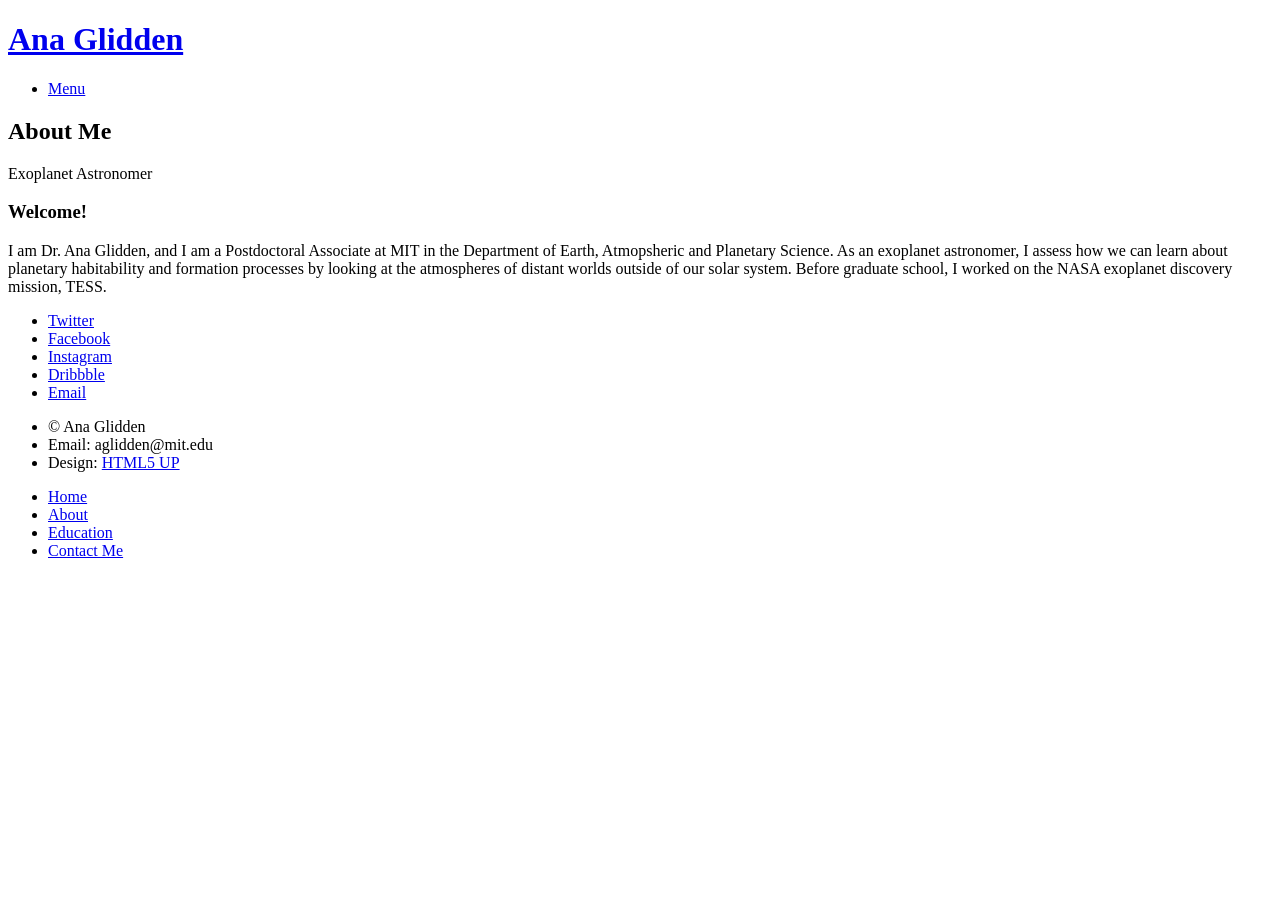
==== commit 87c86350: "Updating copyright" ====
--- a/about.html
+++ b/about.html
@@ -67,7 +67,7 @@
 							<li><a href="#" class="icon solid fa-envelope"><span class="label">Email</span></a></li>
 						</ul>
 						<ul class="copyright">
-							<li>&copy; Untitled</li><li>Email: aglidden@mit.edu</li><li>Design: <a href="http://html5up.net">HTML5 UP</a></li>
+							<li>&copy; Ana Glidden</li><li>Email: aglidden@mit.edu</li><li>Design: <a href="http://html5up.net">HTML5 UP</a></li>
 						</ul>
 					</footer>
 
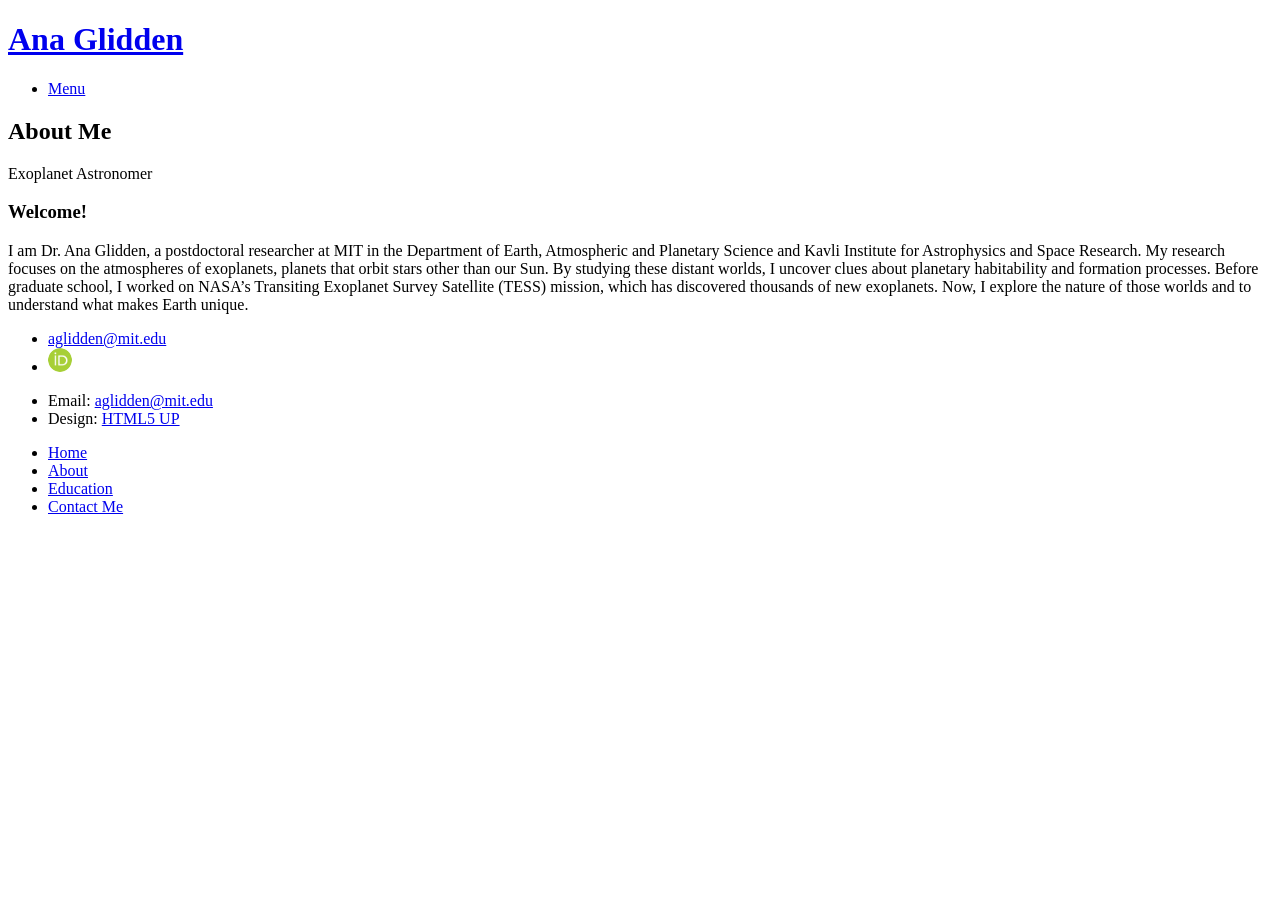
==== commit 46da6454: "Adding images and additional text" ====
--- a/about.html
+++ b/about.html
@@ -9,6 +9,7 @@
 		<title>Ana Glidden</title>
 		<meta charset="utf-8" />
 		<meta name="viewport" content="width=device-width, initial-scale=1, user-scalable=no" />
+		<link rel="icon" type="image/x-icon" href="favicon.ico" />
 		<link rel="stylesheet" href="assets/css/main.css" />
 		<noscript><link rel="stylesheet" href="assets/css/noscript.css" /></noscript>
 	</head>
@@ -29,7 +30,7 @@
 											<li><a href="index.html">Home</a></li>
 											<li><a href="about.html">About</a></li>
 											<li><a href="education.html">Education</a></li>
-<!-- 											<li><a href="research.html">Research</a></li>
+<!-- 										<li><a href="research.html">Research</a></li>
 											<li><a href="outeach.html">Outreach</a></li>
 											<li><a href="justforfun.html">Just for fun</a></li>
 											<li><a href="cv.html">CV</a></li> -->
@@ -51,8 +52,7 @@
 							<div class="inner">
 
 								<h3>Welcome!</h3>
-								<p>I am Dr. Ana Glidden, and I am a Postdoctoral Associate at MIT in the Department of Earth, Atmopsheric and Planetary Science. As an exoplanet astronomer, I assess how we can learn about planetary habitability and formation processes by looking at the atmospheres of distant worlds outside of our solar system. Before graduate school, I worked on the NASA exoplanet discovery mission, TESS. 
-									
+								<p>I am Dr. Ana Glidden, a postdoctoral researcher at MIT in the Department of Earth, Atmospheric and Planetary Science and Kavli Institute for Astrophysics and Space Research. My research focuses on the atmospheres of exoplanets, planets that orbit stars other than our Sun. By studying these distant worlds, I uncover clues about planetary habitability and formation processes. Before graduate school, I worked on NASA’s Transiting Exoplanet Survey Satellite (TESS) mission, which has discovered thousands of new exoplanets. Now, I explore the nature of those worlds and to understand what makes Earth unique. 	
 							</div>
 						</section>
 					</article>
@@ -60,14 +60,19 @@
 				<!-- Footer -->
 					<footer id="footer">
 						<ul class="icons">
-							<li><a href="#" class="icon brands fa-twitter"><span class="label">Twitter</span></a></li>
+<!-- 							<li><a href="#" class="icon brands fa-twitter"><span class="label">Twitter</span></a></li>
 							<li><a href="#" class="icon brands fa-facebook-f"><span class="label">Facebook</span></a></li>
 							<li><a href="#" class="icon brands fa-instagram"><span class="label">Instagram</span></a></li>
-							<li><a href="#" class="icon brands fa-dribbble"><span class="label">Dribbble</span></a></li>
-							<li><a href="#" class="icon solid fa-envelope"><span class="label">Email</span></a></li>
+							<li><a href="#" class="icon brands fa-dribbble"><span class="label">Dribbble</span></a></li> -->
+							<li><a href="#" class="icon solid fa-envelope"><span class="label">aglidden@mit.edu</span></a></li>
+							<li><a href="https://orcid.org/0000-0002-5322-2315" target="_blank">
+							<img src="images/orcid-icon.png" alt="ORCID" style="width:24px; height:24px; border-radius:50%;"></a></li>
 						</ul>
+						
 						<ul class="copyright">
-							<li>&copy; Ana Glidden</li><li>Email: aglidden@mit.edu</li><li>Design: <a href="http://html5up.net">HTML5 UP</a></li>
+							<li>Email: <a href="mailto:aglidden@mit.edu">aglidden@mit.edu</a></li>
+							
+                            <li>Design: <a href="http://html5up.net">HTML5 UP</a></li>
 						</ul>
 					</footer>
 
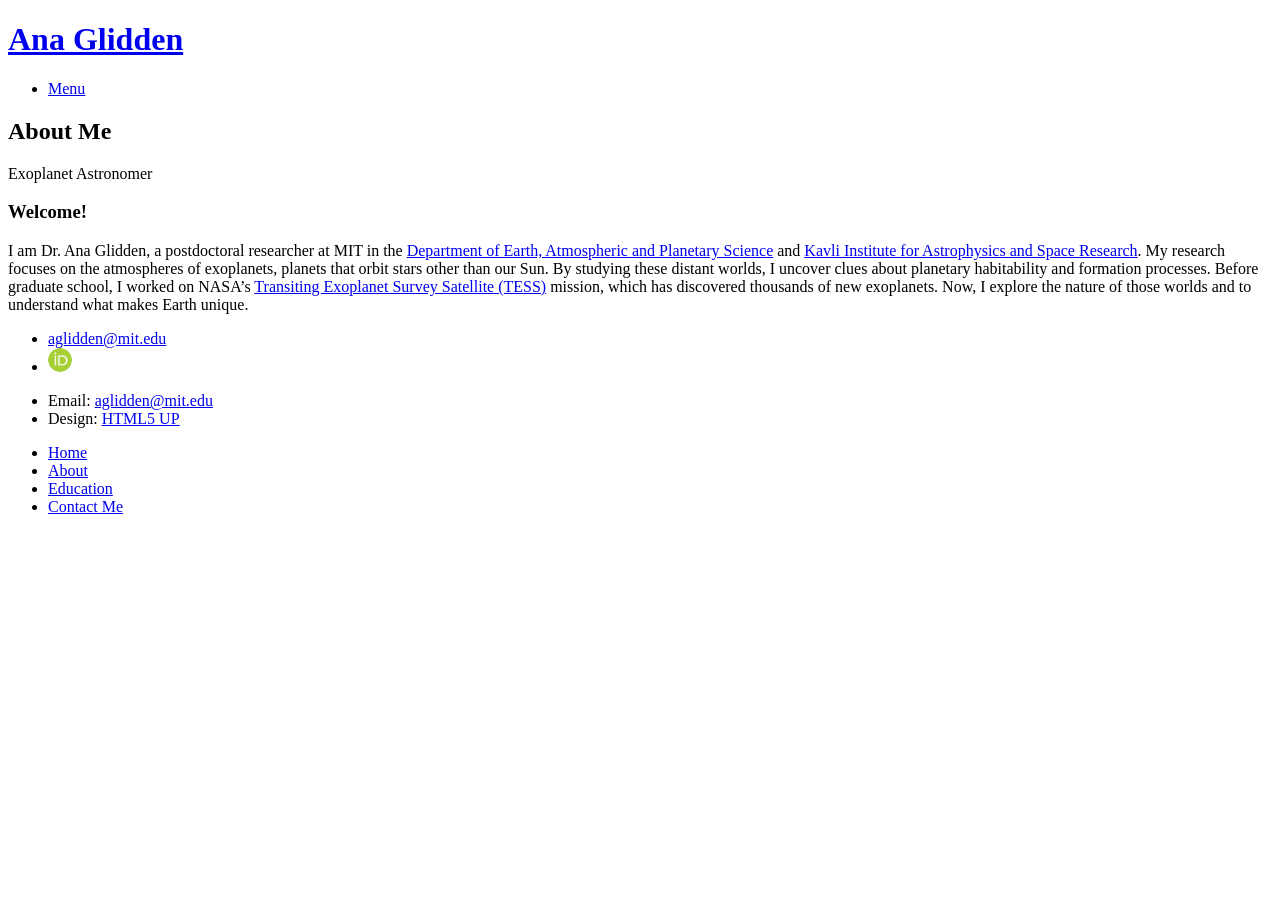
==== commit e10d3a31: "Adding links" ====
--- a/about.html
+++ b/about.html
@@ -52,7 +52,7 @@
 							<div class="inner">
 
 								<h3>Welcome!</h3>
-								<p>I am Dr. Ana Glidden, a postdoctoral researcher at MIT in the Department of Earth, Atmospheric and Planetary Science and Kavli Institute for Astrophysics and Space Research. My research focuses on the atmospheres of exoplanets, planets that orbit stars other than our Sun. By studying these distant worlds, I uncover clues about planetary habitability and formation processes. Before graduate school, I worked on NASA’s Transiting Exoplanet Survey Satellite (TESS) mission, which has discovered thousands of new exoplanets. Now, I explore the nature of those worlds and to understand what makes Earth unique. 	
+								<p>I am Dr. Ana Glidden, a postdoctoral researcher at MIT in the <a href="https://eaps.mit.edu/">Department of Earth, Atmospheric and Planetary Science</a> and <a href="https://www.space.mit.edu/">Kavli Institute for Astrophysics and Space Research</a>. My research focuses on the atmospheres of exoplanets, planets that orbit stars other than our Sun. By studying these distant worlds, I uncover clues about planetary habitability and formation processes. Before graduate school, I worked on NASA’s <a href="https://tess.mit.edu/">Transiting Exoplanet Survey Satellite (TESS)</a> mission, which has discovered thousands of new exoplanets. Now, I explore the nature of those worlds and to understand what makes Earth unique. 	
 							</div>
 						</section>
 					</article>
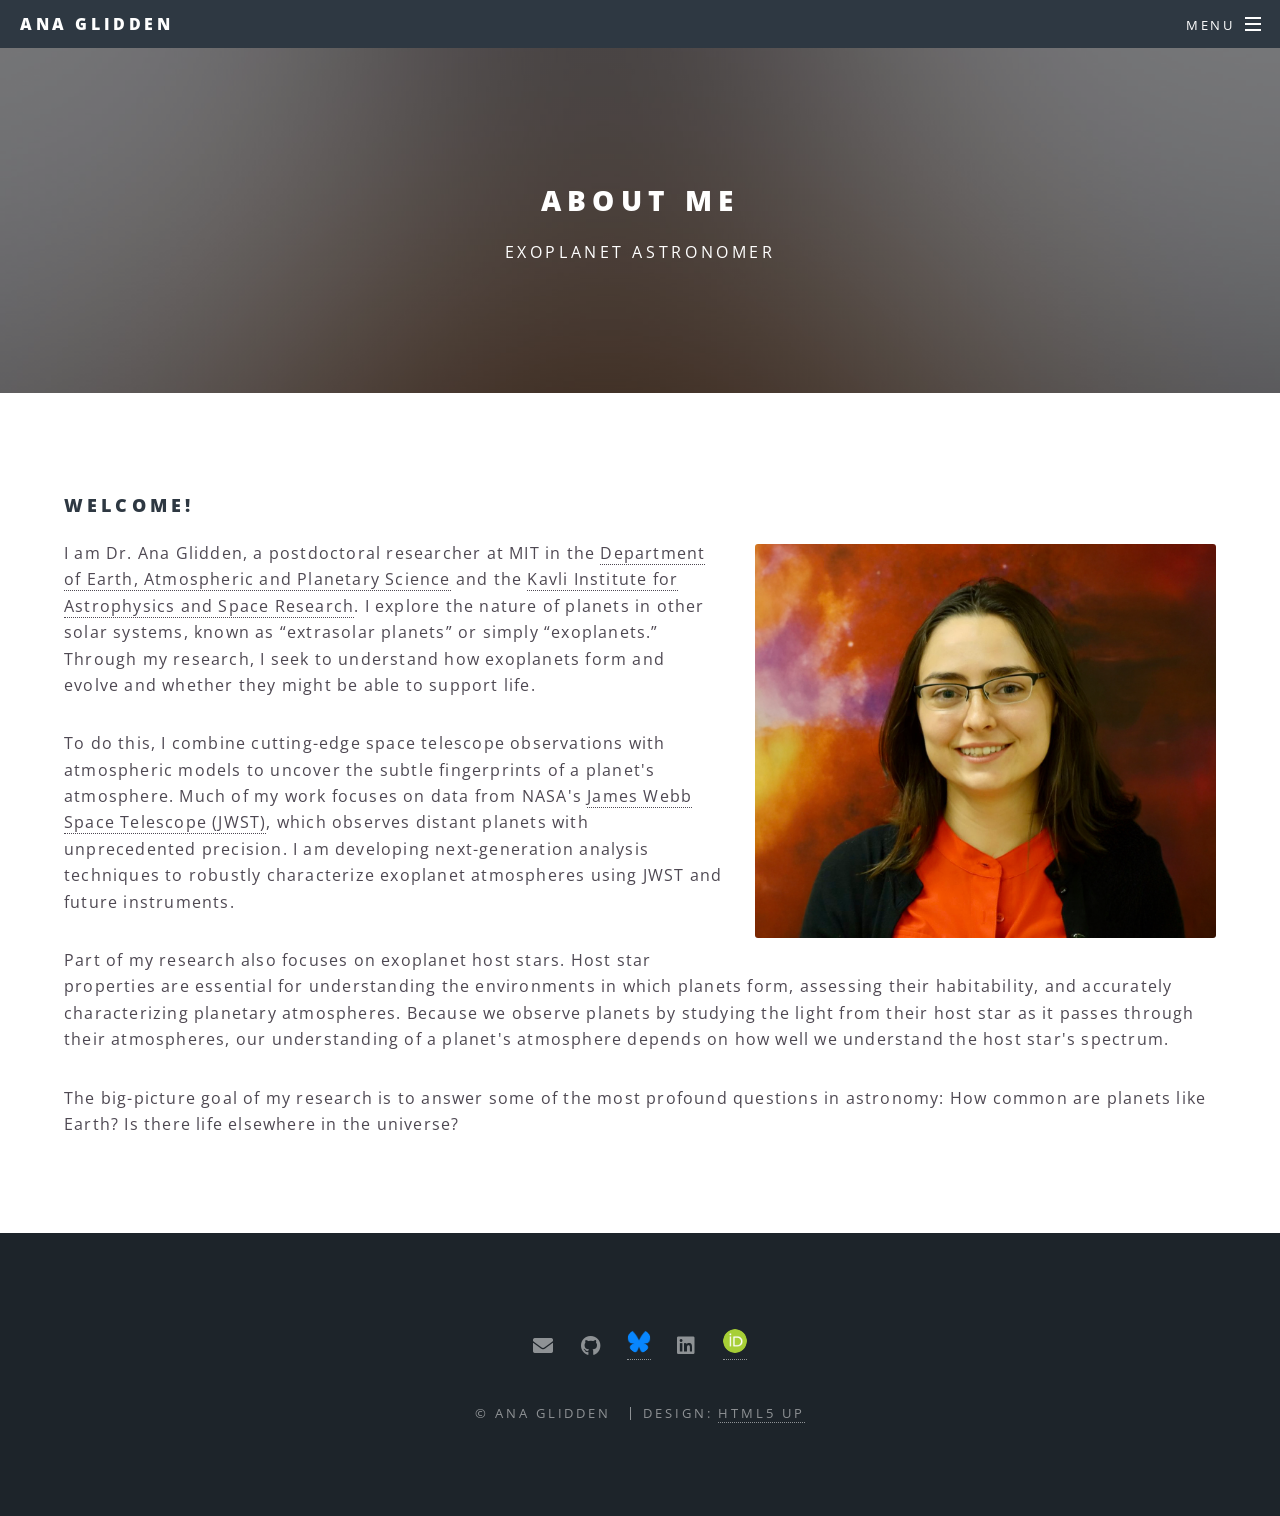
==== commit cbe2b090: "Adding details to website" ====
--- a/about.html
+++ b/about.html
@@ -5,87 +5,177 @@
 	Free for personal and commercial use under the CCA 3.0 license (html5up.net/license)
 -->
 <html>
-	<head>
-		<title>Ana Glidden</title>
-		<meta charset="utf-8" />
-		<meta name="viewport" content="width=device-width, initial-scale=1, user-scalable=no" />
-		<link rel="icon" type="image/x-icon" href="favicon.ico" />
-		<link rel="stylesheet" href="assets/css/main.css" />
-		<noscript><link rel="stylesheet" href="assets/css/noscript.css" /></noscript>
-	</head>
-	<body class="is-preload">
 
-		<!-- Page Wrapper -->
-			<div id="page-wrapper">
+<head>
+	<title>Ana Glidden</title>
+	<meta charset="utf-8" />
+	<meta name="viewport" content="width=device-width, initial-scale=1, user-scalable=no" />
+	<link rel="icon" type="image/x-icon" href="favicon.ico" />
+	<link rel="stylesheet" href="assets/css/main.css" />
+	<noscript>
+		<link rel="stylesheet" href="assets/css/noscript.css" />
+	</noscript>
+</head>
 
-				<!-- Header -->
-					<header id="header">
-						<h1><a href="index.html">Ana Glidden</a></h1>
-						<nav id="nav">
+<a href="#page-wrapper" id="back-to-top" class="icon solid fa-arrow-up"></a>
+
+<script>
+	const backToTop = document.getElementById("back-to-top");
+
+	window.addEventListener("scroll", function () {
+		if (window.scrollY > 400) {
+			backToTop.classList.add("show");
+		} else {
+			backToTop.classList.remove("show");
+		}
+	});
+</script>
+
+<body class="is-preload">
+
+	<!-- Page Wrapper -->
+	<div id="page-wrapper">
+
+		<!-- Header -->
+		<header id="header">
+			<h1><a href="index.html">Ana Glidden</a></h1>
+			<nav id="nav">
+				<ul>
+					<li class="special">
+						<a href="#menu" class="menuToggle"><span>Menu</span></a>
+						<div id="menu">
 							<ul>
-								<li class="special">
-									<a href="#menu" class="menuToggle"><span>Menu</span></a>
-									<div id="menu">
-										<ul>
-											<li><a href="index.html">Home</a></li>
-											<li><a href="about.html">About</a></li>
-											<li><a href="education.html">Education</a></li>
-<!-- 										<li><a href="research.html">Research</a></li>
-											<li><a href="outeach.html">Outreach</a></li>
-											<li><a href="justforfun.html">Just for fun</a></li>
-											<li><a href="cv.html">CV</a></li> -->
-											<li><a href="contactme.html">Contact Me</a></li>
-										</ul>
-									</div>
-								</li>
+								<li><a href="index.html">Home</a></li>
+								<li><a href="about.html">About</a></li>
+								<li><a href="education.html">Education</a></li>
+								<!-- <li><a href="sciencebackground.html">Science</a></li> -->
+								<li><a href="researchpapers.html">Research</a></li>
+								<li><a href="outreach.html">Outreach</a></li>
+								<li><a href="justforfun.html">Just for fun</a></li>
+								<li><a href="cv.html">CV</a></li>
+								<li><a href="contactme.html">Contact Me</a></li>
 							</ul>
-						</nav>
-					</header>
+						</div>
+					</li>
+				</ul>
+			</nav>
+		</header>
 
-				<!-- Main -->
-					<article id="main">
-						<header>
-							<h2>About Me</h2>
-							<p>Exoplanet Astronomer</p>
-						</header>
-						<section class="wrapper style5">
-							<div class="inner">
+		<!-- Main -->
+		<article id="main">
+			<header>
+				<h2>About Me</h2>
+				<p>Exoplanet Astronomer</p>
+			</header>
 
-								<h3>Welcome!</h3>
-								<p>I am Dr. Ana Glidden, a postdoctoral researcher at MIT in the <a href="https://eaps.mit.edu/">Department of Earth, Atmospheric and Planetary Science</a> and <a href="https://www.space.mit.edu/">Kavli Institute for Astrophysics and Space Research</a>. My research focuses on the atmospheres of exoplanets, planets that orbit stars other than our Sun. By studying these distant worlds, I uncover clues about planetary habitability and formation processes. Before graduate school, I worked on NASA’s <a href="https://tess.mit.edu/">Transiting Exoplanet Survey Satellite (TESS)</a> mission, which has discovered thousands of new exoplanets. Now, I explore the nature of those worlds and to understand what makes Earth unique. 	
-							</div>
-						</section>
-					</article>
+			<section class="wrapper style5">
+				<div class="inner">
 
-				<!-- Footer -->
-					<footer id="footer">
-						<ul class="icons">
-<!-- 							<li><a href="#" class="icon brands fa-twitter"><span class="label">Twitter</span></a></li>
-							<li><a href="#" class="icon brands fa-facebook-f"><span class="label">Facebook</span></a></li>
-							<li><a href="#" class="icon brands fa-instagram"><span class="label">Instagram</span></a></li>
-							<li><a href="#" class="icon brands fa-dribbble"><span class="label">Dribbble</span></a></li> -->
-							<li><a href="#" class="icon solid fa-envelope"><span class="label">aglidden@mit.edu</span></a></li>
-							<li><a href="https://orcid.org/0000-0002-5322-2315" target="_blank">
-							<img src="images/orcid-icon.png" alt="ORCID" style="width:24px; height:24px; border-radius:50%;"></a></li>
-						</ul>
-						
-						<ul class="copyright">
-							<li>Email: <a href="mailto:aglidden@mit.edu">aglidden@mit.edu</a></li>
-							
-                            <li>Design: <a href="http://html5up.net">HTML5 UP</a></li>
-						</ul>
-					</footer>
+					<section>
 
-			</div>
+						<!-- <div class="row gtr-50 gtr-uniform">
 
-		<!-- Scripts -->
-			<script src="assets/js/jquery.min.js"></script>
-			<script src="assets/js/jquery.scrollex.min.js"></script>
-			<script src="assets/js/jquery.scrolly.min.js"></script>
-			<script src="assets/js/browser.min.js"></script>
-			<script src="assets/js/breakpoints.min.js"></script>
-			<script src="assets/js/util.js"></script>
-			<script src="assets/js/main.js"></script>
+							<div class="col-8 col-12-medium"> -->
 
-	</body>
+						<h3>Welcome!</h3>
+
+						<p><span class="image right"><img src="images/headshot.jpg" alt="" /></span>
+
+
+							I am Dr. Ana Glidden, a postdoctoral researcher at MIT in the
+							<a href="https://eaps.mit.edu/">Department of Earth, Atmospheric and Planetary
+								Science</a>
+							and the
+							<a href="https://www.space.mit.edu/">Kavli Institute for Astrophysics and Space
+								Research</a>.
+							I explore the nature of planets in other solar systems, known as
+							“extrasolar planets” or simply “exoplanets.” Through my research,
+							I seek to understand how exoplanets form and evolve and whether they
+							might be able to support life.
+						</p>
+
+						<p>
+							To do this, I combine cutting-edge space telescope observations with
+							atmospheric models to uncover the subtle fingerprints of a planet's
+							atmosphere. Much of my work focuses on data from NASA's
+							<a href="https://science.nasa.gov/mission/webb/">James Webb Space Telescope
+								(JWST)</a>,
+							which observes distant planets with unprecedented precision.
+							I am developing next-generation analysis techniques to robustly
+							characterize exoplanet atmospheres using JWST and future instruments.
+						</p>
+
+						<p>
+							Part of my research also focuses on exoplanet host stars. Host star
+							properties are essential for understanding the environments in which
+							planets form, assessing their habitability, and accurately
+							characterizing planetary atmospheres. Because we observe planets by
+							studying the light from their host star as it passes through their
+							atmospheres, our understanding of a planet's atmosphere depends on how
+							well we understand the host star's spectrum.
+						</p>
+
+						<p>
+							The big-picture goal of my research is to answer some of the most
+							profound questions in astronomy: How common are planets like Earth?
+							Is there life elsewhere in the universe?
+						</p>
+
+				</div>
+
+				<!-- <div class="col-4 col-12-medium">
+								<span class="image fit">
+									<img src="images/headshot.jpg" alt="Ana Glidden">
+								</span>
+							</div> -->
+
+
+
+
+			</section>
+		</article>
+
+		<!-- Footer -->
+		<footer id="footer">
+			<ul class="icons">
+
+
+				<li><a href="mailto:aglidden@mit.edu" class="icon solid fa-envelope"><span
+							class="label">Email</span></a>
+				</li>
+				<li><a href="https://github.com/ana-glidden" class="icon brands fa-github"><span
+							class="label">GitHub</span></a></li>
+				<!-- <li><a href="https://bsky.app/profile/ana-glidden.bsky.social"
+						class="icon brands style2 fa-bluesky"><span class="label"></span></a></li> -->
+				<li><a href="https://bsky.app/profile/ana-glidden.bsky.social" target="_blank"
+						style="text-decoration: none;">
+						<img src="images/bluesky.png" alt="BlueSky"
+							style="width:24px; height:24px; border-radius:50%;"></a>
+				</li>
+				<li><a href="https://www.linkedin.com/in/ana-glidden-718b77a3/" class="icon brands fa-linkedin"><span
+							class="label">LinkedIn</span></a></li>
+				<li><a href="https://orcid.org/0000-0002-5322-2315" target="_blank" style="text-decoration: none;">
+						<img src="images/orcid-icon.png" alt="ORCID"
+							style="width:24px; height:24px; border-radius:50%;"></a></li>
+			</ul>
+
+			<ul class="copyright">
+				<li>&copy; Ana Glidden</li>
+				<li>Design: <a href="http://html5up.net">HTML5 UP</a></li>
+			</ul>
+		</footer>
+
+	</div>
+
+	<!-- Scripts -->
+	<script src="assets/js/jquery.min.js"></script>
+	<script src="assets/js/jquery.scrollex.min.js"></script>
+	<script src="assets/js/jquery.scrolly.min.js"></script>
+	<script src="assets/js/browser.min.js"></script>
+	<script src="assets/js/breakpoints.min.js"></script>
+	<script src="assets/js/util.js"></script>
+	<script src="assets/js/main.js"></script>
+
+</body>
+
 </html>
--- a/assets/css/main.css
+++ b/assets/css/main.css
@@ -1,50 +1,136 @@
 @import url(fontawesome-all.min.css);
 @import url("https://fonts.googleapis.com/css?family=Open+Sans:400,400italic,600,600italic,800,800italic");
 
-/*
-	Spectral by HTML5 UP
-	html5up.net | @ajlkn
-	Free for personal and commercial use under the CCA 3.0 license (html5up.net/license)
+/*
+	Spectral by HTML5 UP
+	html5up.net | @ajlkn
+	Free for personal and commercial use under the CCA 3.0 license (html5up.net/license)
 */
 
-html, body, div, span, applet, object,
-iframe, h1, h2, h3, h4, h5, h6, p, blockquote,
-pre, a, abbr, acronym, address, big, cite,
-code, del, dfn, em, img, ins, kbd, q, s, samp,
-small, strike, strong, sub, sup, tt, var, b,
-u, i, center, dl, dt, dd, ol, ul, li, fieldset,
-form, label, legend, table, caption, tbody,
-tfoot, thead, tr, th, td, article, aside,
-canvas, details, embed, figure, figcaption,
-footer, header, hgroup, menu, nav, output, ruby,
-section, summary, time, mark, audio, video {
+html,
+body,
+div,
+span,
+applet,
+object,
+iframe,
+h1,
+h2,
+h3,
+h4,
+h5,
+h6,
+p,
+blockquote,
+pre,
+a,
+abbr,
+acronym,
+address,
+big,
+cite,
+code,
+del,
+dfn,
+em,
+img,
+ins,
+kbd,
+q,
+s,
+samp,
+small,
+strike,
+strong,
+sub,
+sup,
+tt,
+var,
+b,
+u,
+i,
+center,
+dl,
+dt,
+dd,
+ol,
+ul,
+li,
+fieldset,
+form,
+label,
+legend,
+table,
+caption,
+tbody,
+tfoot,
+thead,
+tr,
+th,
+td,
+article,
+aside,
+canvas,
+details,
+embed,
+figure,
+figcaption,
+footer,
+header,
+hgroup,
+menu,
+nav,
+output,
+ruby,
+section,
+summary,
+time,
+mark,
+audio,
+video {
 	margin: 0;
 	padding: 0;
 	border: 0;
 	font-size: 100%;
 	font: inherit;
-	vertical-align: baseline;}
-
-article, aside, details, figcaption, figure,
-footer, header, hgroup, menu, nav, section {
-	display: block;}
+	vertical-align: baseline;
+}
+
+article,
+aside,
+details,
+figcaption,
+figure,
+footer,
+header,
+hgroup,
+menu,
+nav,
+section {
+	display: block;
+}
 
 body {
 	line-height: 1;
 }
 
-ol, ul {
+ol,
+ul {
 	list-style: none;
 }
 
-blockquote, q {
+blockquote,
+q {
 	quotes: none;
 }
 
-	blockquote:before, blockquote:after, q:before, q:after {
-		content: '';
-		content: none;
-	}
+blockquote:before,
+blockquote:after,
+q:before,
+q:after {
+	content: '';
+	content: none;
+}
 
 table {
 	border-collapse: collapse;
@@ -65,7 +151,9 @@
 	padding: 0;
 }
 
-input, select, textarea {
+input,
+select,
+textarea {
 	-moz-appearance: none;
 	-webkit-appearance: none;
 	-ms-appearance: none;
@@ -74,217 +162,488 @@
 
 /* Basic */
 
-	@-ms-viewport {
-		width: device-width;
-	}
-
-	html {
-		box-sizing: border-box;
-	}
-
-	*, *:before, *:after {
-		box-sizing: inherit;
-	}
-
-	body {
-		background: #2e3842;
-	}
-
-		body.is-preload *, body.is-preload *:before, body.is-preload *:after {
-			-moz-animation: none !important;
-			-webkit-animation: none !important;
-			-ms-animation: none !important;
-			animation: none !important;
-			-moz-transition: none !important;
-			-webkit-transition: none !important;
-			-ms-transition: none !important;
-			transition: none !important;
-		}
-
-	body, input, select, textarea {
-		color: #fff;
-		font-family: "Open Sans", Helvetica, sans-serif;
-		font-size: 15pt;
-		font-weight: 400;
-		letter-spacing: 0.075em;
+@-ms-viewport {
+	width: device-width;
+}
+
+html {
+	box-sizing: border-box;
+}
+
+*,
+*:before,
+*:after {
+	box-sizing: inherit;
+}
+
+body {
+	background: #2e3842;
+}
+
+body.is-preload *,
+body.is-preload *:before,
+body.is-preload *:after {
+	-moz-animation: none !important;
+	-webkit-animation: none !important;
+	-ms-animation: none !important;
+	animation: none !important;
+	-moz-transition: none !important;
+	-webkit-transition: none !important;
+	-ms-transition: none !important;
+	transition: none !important;
+}
+
+body,
+input,
+select,
+textarea {
+	color: #fff;
+	font-family: "Open Sans", Helvetica, sans-serif;
+	font-size: 15pt;
+	font-weight: 400;
+	letter-spacing: 0.075em;
+	line-height: 1.65em;
+}
+
+@media screen and (max-width: 1680px) {
+
+	body,
+	input,
+	select,
+	textarea {
+		font-size: 13pt;
+	}
+
+}
+
+@media screen and (max-width: 1280px) {
+
+	body,
+	input,
+	select,
+	textarea {
+		font-size: 12pt;
+	}
+
+}
+
+@media screen and (max-width: 736px) {
+
+	body,
+	input,
+	select,
+	textarea {
+		font-size: 11pt;
+		letter-spacing: 0.0375em;
+	}
+
+}
+
+a {
+	-moz-transition: color 0.2s ease, border-bottom-color 0.2s ease;
+	-webkit-transition: color 0.2s ease, border-bottom-color 0.2s ease;
+	-ms-transition: color 0.2s ease, border-bottom-color 0.2s ease;
+	transition: color 0.2s ease, border-bottom-color 0.2s ease;
+	border-bottom: dotted 1px;
+	color: inherit;
+	text-decoration: none;
+}
+
+a:hover {
+	border-bottom-color: transparent;
+}
+
+strong,
+b {
+	color: #fff;
+	font-weight: 600;
+}
+
+em,
+i {
+	font-style: italic;
+}
+
+p {
+	margin: 0 0 2em 0;
+}
+
+h1,
+h2,
+h3,
+h4,
+h5,
+h6 {
+	color: #fff;
+	font-weight: 800;
+	letter-spacing: 0.225em;
+	line-height: 1em;
+	margin: 0 0 1em 0;
+	text-transform: uppercase;
+}
+
+h1 a,
+h2 a,
+h3 a,
+h4 a,
+h5 a,
+h6 a {
+	color: inherit;
+	text-decoration: none;
+}
+
+h2 {
+	font-size: 1.35em;
+	line-height: 1.75em;
+}
+
+@media screen and (max-width: 736px) {
+
+	h2 {
+		font-size: 1.1em;
 		line-height: 1.65em;
 	}
 
-		@media screen and (max-width: 1680px) {
-
-			body, input, select, textarea {
-				font-size: 13pt;
-			}
-
-		}
-
-		@media screen and (max-width: 1280px) {
-
-			body, input, select, textarea {
-				font-size: 12pt;
-			}
-
-		}
-
-		@media screen and (max-width: 736px) {
-
-			body, input, select, textarea {
-				font-size: 11pt;
-				letter-spacing: 0.0375em;
-			}
-
-		}
-
-	a {
-		-moz-transition: color 0.2s ease, border-bottom-color 0.2s ease;
-		-webkit-transition: color 0.2s ease, border-bottom-color 0.2s ease;
-		-ms-transition: color 0.2s ease, border-bottom-color 0.2s ease;
-		transition: color 0.2s ease, border-bottom-color 0.2s ease;
-		border-bottom: dotted 1px;
-		color: inherit;
-		text-decoration: none;
-	}
-
-		a:hover {
-			border-bottom-color: transparent;
-		}
-
-	strong, b {
-		color: #fff;
-		font-weight: 600;
-	}
-
-	em, i {
-		font-style: italic;
-	}
-
-	p {
-		margin: 0 0 2em 0;
-	}
-
-	h1, h2, h3, h4, h5, h6 {
-		color: #fff;
-		font-weight: 800;
-		letter-spacing: 0.225em;
-		line-height: 1em;
-		margin: 0 0 1em 0;
-		text-transform: uppercase;
-	}
-
-		h1 a, h2 a, h3 a, h4 a, h5 a, h6 a {
-			color: inherit;
-			text-decoration: none;
-		}
-
-	h2 {
-		font-size: 1.35em;
-		line-height: 1.75em;
-	}
-
-		@media screen and (max-width: 736px) {
-
-			h2 {
-				font-size: 1.1em;
-				line-height: 1.65em;
-			}
-
-		}
+}
+
+h3 {
+	font-size: 1.15em;
+	line-height: 1.75em;
+}
+
+@media screen and (max-width: 736px) {
 
 	h3 {
-		font-size: 1.15em;
-		line-height: 1.75em;
-	}
-
-		@media screen and (max-width: 736px) {
-
-			h3 {
-				font-size: 1em;
-				line-height: 1.65em;
-			}
-
-		}
-
-	h4 {
 		font-size: 1em;
-		line-height: 1.5em;
-	}
-
-	h5 {
-		font-size: 0.8em;
-		line-height: 1.5em;
-	}
-
-	h6 {
-		font-size: 0.7em;
-		line-height: 1.5em;
-	}
-
-	sub {
-		font-size: 0.8em;
-		position: relative;
-		top: 0.5em;
-	}
-
-	sup {
-		font-size: 0.8em;
-		position: relative;
-		top: -0.5em;
-	}
-
-	hr {
-		border: 0;
-		border-bottom: solid 2px #fff;
-		margin: 3em 0;
-	}
-
-		hr.major {
-			margin: 4.5em 0;
-		}
-
-	blockquote {
-		border-left: solid 4px #fff;
-		font-style: italic;
-		margin: 0 0 2em 0;
-		padding: 0.5em 0 0.5em 2em;
-	}
-
-	code {
-		background: rgba(144, 144, 144, 0.25);
-		border-radius: 3px;
-		font-family: "Courier New", monospace;
-		font-size: 0.9em;
-		letter-spacing: 0;
-		margin: 0 0.25em;
-		padding: 0.25em 0.65em;
-	}
-
-	pre {
-		-webkit-overflow-scrolling: touch;
-		font-family: "Courier New", monospace;
-		font-size: 0.9em;
-		margin: 0 0 2em 0;
-	}
-
-		pre code {
-			display: block;
-			line-height: 1.75em;
-			padding: 1em 1.5em;
-			overflow-x: auto;
-		}
-
-	.align-left {
-		text-align: left;
-	}
-
-	.align-center {
-		text-align: center;
-	}
-
-	.align-right {
-		text-align: right;
-	}
+		line-height: 1.65em;
+	}
+
+}
+
+h4 {
+	font-size: 1em;
+	line-height: 1.5em;
+}
+
+h5 {
+	font-size: 0.8em;
+	line-height: 1.5em;
+}
+
+h6 {
+	font-size: 0.7em;
+	line-height: 1.5em;
+}
+
+sub {
+	font-size: 0.8em;
+	position: relative;
+	top: 0.5em;
+}
+
+sup {
+	font-size: 0.8em;
+	position: relative;
+	top: -0.5em;
+}
+
+hr {
+	border: 0;
+	border-bottom: solid 2px #fff;
+	margin: 3em 0;
+}
+
+hr.major {
+	margin: 4.5em 0;
+}
+
+blockquote {
+	border-left: solid 4px #fff;
+	font-style: italic;
+	margin: 0 0 2em 0;
+	padding: 0.5em 0 0.5em 2em;
+}
+
+code {
+	background: rgba(144, 144, 144, 0.25);
+	border-radius: 3px;
+	font-family: "Courier New", monospace;
+	font-size: 0.9em;
+	letter-spacing: 0;
+	margin: 0 0.25em;
+	padding: 0.25em 0.65em;
+}
+
+pre {
+	-webkit-overflow-scrolling: touch;
+	font-family: "Courier New", monospace;
+	font-size: 0.9em;
+	margin: 0 0 2em 0;
+}
+
+pre code {
+	display: block;
+	line-height: 1.75em;
+	padding: 1em 1.5em;
+	overflow-x: auto;
+}
+
+.align-left {
+	text-align: left;
+}
+
+.align-center {
+	text-align: center;
+}
+
+.align-right {
+	text-align: right;
+}
 
 /* Row */
+
+.row {
+	display: flex;
+	flex-wrap: wrap;
+	box-sizing: border-box;
+	align-items: stretch;
+}
+
+.row>* {
+	box-sizing: border-box;
+}
+
+.row.gtr-uniform>*> :last-child {
+	margin-bottom: 0;
+}
+
+.row.aln-left {
+	justify-content: flex-start;
+}
+
+.row.aln-center {
+	justify-content: center;
+}
+
+.row.aln-right {
+	justify-content: flex-end;
+}
+
+.row.aln-top {
+	align-items: flex-start;
+}
+
+.row.aln-middle {
+	align-items: center;
+}
+
+.row.aln-bottom {
+	align-items: flex-end;
+}
+
+.row>.imp {
+	order: -1;
+}
+
+.row>.col-1 {
+	width: 8.33333%;
+}
+
+.row>.off-1 {
+	margin-left: 8.33333%;
+}
+
+.row>.col-2 {
+	width: 16.66667%;
+}
+
+.row>.off-2 {
+	margin-left: 16.66667%;
+}
+
+.row>.col-3 {
+	width: 25%;
+}
+
+.row>.off-3 {
+	margin-left: 25%;
+}
+
+.row>.col-4 {
+	width: 33.33333%;
+}
+
+.row>.off-4 {
+	margin-left: 33.33333%;
+}
+
+.row>.col-5 {
+	width: 41.66667%;
+}
+
+.row>.off-5 {
+	margin-left: 41.66667%;
+}
+
+.row>.col-6 {
+	width: 50%;
+}
+
+.row>.off-6 {
+	margin-left: 50%;
+}
+
+.row>.col-7 {
+	width: 58.33333%;
+}
+
+.row>.off-7 {
+	margin-left: 58.33333%;
+}
+
+.row>.col-8 {
+	width: 66.66667%;
+}
+
+.row>.off-8 {
+	margin-left: 66.66667%;
+}
+
+.row>.col-9 {
+	width: 75%;
+}
+
+.row>.off-9 {
+	margin-left: 75%;
+}
+
+.row>.col-10 {
+	width: 83.33333%;
+}
+
+.row>.off-10 {
+	margin-left: 83.33333%;
+}
+
+.row>.col-11 {
+	width: 91.66667%;
+}
+
+.row>.off-11 {
+	margin-left: 91.66667%;
+}
+
+.row>.col-12 {
+	width: 100%;
+}
+
+.row>.off-12 {
+	margin-left: 100%;
+}
+
+.row.gtr-0 {
+	margin-top: 0;
+	margin-left: 0em;
+}
+
+.row.gtr-0>* {
+	padding: 0 0 0 0em;
+}
+
+.row.gtr-0.gtr-uniform {
+	margin-top: 0em;
+}
+
+.row.gtr-0.gtr-uniform>* {
+	padding-top: 0em;
+}
+
+.row.gtr-25 {
+	margin-top: 0;
+	margin-left: -0.375em;
+}
+
+.row.gtr-25>* {
+	padding: 0 0 0 0.375em;
+}
+
+.row.gtr-25.gtr-uniform {
+	margin-top: -0.375em;
+}
+
+.row.gtr-25.gtr-uniform>* {
+	padding-top: 0.375em;
+}
+
+.row.gtr-50 {
+	margin-top: 0;
+	margin-left: -0.75em;
+}
+
+.row.gtr-50>* {
+	padding: 0 0 0 0.75em;
+}
+
+.row.gtr-50.gtr-uniform {
+	margin-top: -0.75em;
+}
+
+.row.gtr-50.gtr-uniform>* {
+	padding-top: 0.75em;
+}
+
+.row {
+	margin-top: 0;
+	margin-left: -1.5em;
+}
+
+.row>* {
+	padding: 0 0 0 1.5em;
+}
+
+.row.gtr-uniform {
+	margin-top: -1.5em;
+}
+
+.row.gtr-uniform>* {
+	padding-top: 1.5em;
+}
+
+.row.gtr-150 {
+	margin-top: 0;
+	margin-left: -2.25em;
+}
+
+.row.gtr-150>* {
+	padding: 0 0 0 2.25em;
+}
+
+.row.gtr-150.gtr-uniform {
+	margin-top: -2.25em;
+}
+
+.row.gtr-150.gtr-uniform>* {
+	padding-top: 2.25em;
+}
+
+.row.gtr-200 {
+	margin-top: 0;
+	margin-left: -3em;
+}
+
+.row.gtr-200>* {
+	padding: 0 0 0 3em;
+}
+
+.row.gtr-200.gtr-uniform {
+	margin-top: -3em;
+}
+
+.row.gtr-200.gtr-uniform>* {
+	padding-top: 3em;
+}
+
+@media screen and (max-width: 1680px) {
 
 	.row {
 		display: flex;
@@ -293,3707 +652,3880 @@
 		align-items: stretch;
 	}
 
-		.row > * {
-			box-sizing: border-box;
-		}
-
-		.row.gtr-uniform > * > :last-child {
-			margin-bottom: 0;
-		}
-
-		.row.aln-left {
-			justify-content: flex-start;
-		}
-
-		.row.aln-center {
-			justify-content: center;
-		}
-
-		.row.aln-right {
-			justify-content: flex-end;
-		}
-
-		.row.aln-top {
-			align-items: flex-start;
-		}
-
-		.row.aln-middle {
-			align-items: center;
-		}
-
-		.row.aln-bottom {
-			align-items: flex-end;
-		}
-
-		.row > .imp {
-			order: -1;
-		}
-
-		.row > .col-1 {
-			width: 8.33333%;
-		}
-
-		.row > .off-1 {
-			margin-left: 8.33333%;
-		}
-
-		.row > .col-2 {
-			width: 16.66667%;
-		}
-
-		.row > .off-2 {
-			margin-left: 16.66667%;
-		}
-
-		.row > .col-3 {
-			width: 25%;
-		}
-
-		.row > .off-3 {
-			margin-left: 25%;
-		}
-
-		.row > .col-4 {
-			width: 33.33333%;
-		}
-
-		.row > .off-4 {
-			margin-left: 33.33333%;
-		}
-
-		.row > .col-5 {
-			width: 41.66667%;
-		}
-
-		.row > .off-5 {
-			margin-left: 41.66667%;
-		}
-
-		.row > .col-6 {
-			width: 50%;
-		}
-
-		.row > .off-6 {
-			margin-left: 50%;
-		}
-
-		.row > .col-7 {
-			width: 58.33333%;
-		}
-
-		.row > .off-7 {
-			margin-left: 58.33333%;
-		}
-
-		.row > .col-8 {
-			width: 66.66667%;
-		}
-
-		.row > .off-8 {
-			margin-left: 66.66667%;
-		}
-
-		.row > .col-9 {
-			width: 75%;
-		}
-
-		.row > .off-9 {
-			margin-left: 75%;
-		}
-
-		.row > .col-10 {
-			width: 83.33333%;
-		}
-
-		.row > .off-10 {
-			margin-left: 83.33333%;
-		}
-
-		.row > .col-11 {
-			width: 91.66667%;
-		}
-
-		.row > .off-11 {
-			margin-left: 91.66667%;
-		}
-
-		.row > .col-12 {
-			width: 100%;
-		}
-
-		.row > .off-12 {
-			margin-left: 100%;
-		}
-
-		.row.gtr-0 {
-			margin-top: 0;
-			margin-left: 0em;
-		}
-
-			.row.gtr-0 > * {
-				padding: 0 0 0 0em;
-			}
-
-			.row.gtr-0.gtr-uniform {
-				margin-top: 0em;
-			}
-
-				.row.gtr-0.gtr-uniform > * {
-					padding-top: 0em;
-				}
-
-		.row.gtr-25 {
-			margin-top: 0;
-			margin-left: -0.375em;
-		}
-
-			.row.gtr-25 > * {
-				padding: 0 0 0 0.375em;
-			}
-
-			.row.gtr-25.gtr-uniform {
-				margin-top: -0.375em;
-			}
-
-				.row.gtr-25.gtr-uniform > * {
-					padding-top: 0.375em;
-				}
-
-		.row.gtr-50 {
-			margin-top: 0;
-			margin-left: -0.75em;
-		}
-
-			.row.gtr-50 > * {
-				padding: 0 0 0 0.75em;
-			}
-
-			.row.gtr-50.gtr-uniform {
-				margin-top: -0.75em;
-			}
-
-				.row.gtr-50.gtr-uniform > * {
-					padding-top: 0.75em;
-				}
-
-		.row {
-			margin-top: 0;
-			margin-left: -1.5em;
-		}
-
-			.row > * {
-				padding: 0 0 0 1.5em;
-			}
-
-			.row.gtr-uniform {
-				margin-top: -1.5em;
-			}
-
-				.row.gtr-uniform > * {
-					padding-top: 1.5em;
-				}
-
-		.row.gtr-150 {
-			margin-top: 0;
-			margin-left: -2.25em;
-		}
-
-			.row.gtr-150 > * {
-				padding: 0 0 0 2.25em;
-			}
-
-			.row.gtr-150.gtr-uniform {
-				margin-top: -2.25em;
-			}
-
-				.row.gtr-150.gtr-uniform > * {
-					padding-top: 2.25em;
-				}
-
-		.row.gtr-200 {
-			margin-top: 0;
-			margin-left: -3em;
-		}
-
-			.row.gtr-200 > * {
-				padding: 0 0 0 3em;
-			}
-
-			.row.gtr-200.gtr-uniform {
-				margin-top: -3em;
-			}
-
-				.row.gtr-200.gtr-uniform > * {
-					padding-top: 3em;
-				}
-
-		@media screen and (max-width: 1680px) {
-
-			.row {
-				display: flex;
-				flex-wrap: wrap;
-				box-sizing: border-box;
-				align-items: stretch;
-			}
-
-				.row > * {
-					box-sizing: border-box;
-				}
-
-				.row.gtr-uniform > * > :last-child {
-					margin-bottom: 0;
-				}
-
-				.row.aln-left {
-					justify-content: flex-start;
-				}
-
-				.row.aln-center {
-					justify-content: center;
-				}
-
-				.row.aln-right {
-					justify-content: flex-end;
-				}
-
-				.row.aln-top {
-					align-items: flex-start;
-				}
-
-				.row.aln-middle {
-					align-items: center;
-				}
-
-				.row.aln-bottom {
-					align-items: flex-end;
-				}
-
-				.row > .imp-xlarge {
-					order: -1;
-				}
-
-				.row > .col-1-xlarge {
-					width: 8.33333%;
-				}
-
-				.row > .off-1-xlarge {
-					margin-left: 8.33333%;
-				}
-
-				.row > .col-2-xlarge {
-					width: 16.66667%;
-				}
-
-				.row > .off-2-xlarge {
-					margin-left: 16.66667%;
-				}
-
-				.row > .col-3-xlarge {
-					width: 25%;
-				}
-
-				.row > .off-3-xlarge {
-					margin-left: 25%;
-				}
-
-				.row > .col-4-xlarge {
-					width: 33.33333%;
-				}
-
-				.row > .off-4-xlarge {
-					margin-left: 33.33333%;
-				}
-
-				.row > .col-5-xlarge {
-					width: 41.66667%;
-				}
-
-				.row > .off-5-xlarge {
-					margin-left: 41.66667%;
-				}
-
-				.row > .col-6-xlarge {
-					width: 50%;
-				}
-
-				.row > .off-6-xlarge {
-					margin-left: 50%;
-				}
-
-				.row > .col-7-xlarge {
-					width: 58.33333%;
-				}
-
-				.row > .off-7-xlarge {
-					margin-left: 58.33333%;
-				}
-
-				.row > .col-8-xlarge {
-					width: 66.66667%;
-				}
-
-				.row > .off-8-xlarge {
-					margin-left: 66.66667%;
-				}
-
-				.row > .col-9-xlarge {
-					width: 75%;
-				}
-
-				.row > .off-9-xlarge {
-					margin-left: 75%;
-				}
-
-				.row > .col-10-xlarge {
-					width: 83.33333%;
-				}
-
-				.row > .off-10-xlarge {
-					margin-left: 83.33333%;
-				}
-
-				.row > .col-11-xlarge {
-					width: 91.66667%;
-				}
-
-				.row > .off-11-xlarge {
-					margin-left: 91.66667%;
-				}
-
-				.row > .col-12-xlarge {
-					width: 100%;
-				}
-
-				.row > .off-12-xlarge {
-					margin-left: 100%;
-				}
-
-				.row.gtr-0 {
-					margin-top: 0;
-					margin-left: 0em;
-				}
-
-					.row.gtr-0 > * {
-						padding: 0 0 0 0em;
-					}
-
-					.row.gtr-0.gtr-uniform {
-						margin-top: 0em;
-					}
-
-						.row.gtr-0.gtr-uniform > * {
-							padding-top: 0em;
-						}
-
-				.row.gtr-25 {
-					margin-top: 0;
-					margin-left: -0.375em;
-				}
-
-					.row.gtr-25 > * {
-						padding: 0 0 0 0.375em;
-					}
-
-					.row.gtr-25.gtr-uniform {
-						margin-top: -0.375em;
-					}
-
-						.row.gtr-25.gtr-uniform > * {
-							padding-top: 0.375em;
-						}
-
-				.row.gtr-50 {
-					margin-top: 0;
-					margin-left: -0.75em;
-				}
-
-					.row.gtr-50 > * {
-						padding: 0 0 0 0.75em;
-					}
-
-					.row.gtr-50.gtr-uniform {
-						margin-top: -0.75em;
-					}
-
-						.row.gtr-50.gtr-uniform > * {
-							padding-top: 0.75em;
-						}
-
-				.row {
-					margin-top: 0;
-					margin-left: -1.5em;
-				}
-
-					.row > * {
-						padding: 0 0 0 1.5em;
-					}
-
-					.row.gtr-uniform {
-						margin-top: -1.5em;
-					}
-
-						.row.gtr-uniform > * {
-							padding-top: 1.5em;
-						}
-
-				.row.gtr-150 {
-					margin-top: 0;
-					margin-left: -2.25em;
-				}
-
-					.row.gtr-150 > * {
-						padding: 0 0 0 2.25em;
-					}
-
-					.row.gtr-150.gtr-uniform {
-						margin-top: -2.25em;
-					}
-
-						.row.gtr-150.gtr-uniform > * {
-							padding-top: 2.25em;
-						}
-
-				.row.gtr-200 {
-					margin-top: 0;
-					margin-left: -3em;
-				}
-
-					.row.gtr-200 > * {
-						padding: 0 0 0 3em;
-					}
-
-					.row.gtr-200.gtr-uniform {
-						margin-top: -3em;
-					}
-
-						.row.gtr-200.gtr-uniform > * {
-							padding-top: 3em;
-						}
-
-		}
-
-		@media screen and (max-width: 1280px) {
-
-			.row {
-				display: flex;
-				flex-wrap: wrap;
-				box-sizing: border-box;
-				align-items: stretch;
-			}
-
-				.row > * {
-					box-sizing: border-box;
-				}
-
-				.row.gtr-uniform > * > :last-child {
-					margin-bottom: 0;
-				}
-
-				.row.aln-left {
-					justify-content: flex-start;
-				}
-
-				.row.aln-center {
-					justify-content: center;
-				}
-
-				.row.aln-right {
-					justify-content: flex-end;
-				}
-
-				.row.aln-top {
-					align-items: flex-start;
-				}
-
-				.row.aln-middle {
-					align-items: center;
-				}
-
-				.row.aln-bottom {
-					align-items: flex-end;
-				}
-
-				.row > .imp-large {
-					order: -1;
-				}
-
-				.row > .col-1-large {
-					width: 8.33333%;
-				}
-
-				.row > .off-1-large {
-					margin-left: 8.33333%;
-				}
-
-				.row > .col-2-large {
-					width: 16.66667%;
-				}
-
-				.row > .off-2-large {
-					margin-left: 16.66667%;
-				}
-
-				.row > .col-3-large {
-					width: 25%;
-				}
-
-				.row > .off-3-large {
-					margin-left: 25%;
-				}
-
-				.row > .col-4-large {
-					width: 33.33333%;
-				}
-
-				.row > .off-4-large {
-					margin-left: 33.33333%;
-				}
-
-				.row > .col-5-large {
-					width: 41.66667%;
-				}
-
-				.row > .off-5-large {
-					margin-left: 41.66667%;
-				}
-
-				.row > .col-6-large {
-					width: 50%;
-				}
-
-				.row > .off-6-large {
-					margin-left: 50%;
-				}
-
-				.row > .col-7-large {
-					width: 58.33333%;
-				}
-
-				.row > .off-7-large {
-					margin-left: 58.33333%;
-				}
-
-				.row > .col-8-large {
-					width: 66.66667%;
-				}
-
-				.row > .off-8-large {
-					margin-left: 66.66667%;
-				}
-
-				.row > .col-9-large {
-					width: 75%;
-				}
-
-				.row > .off-9-large {
-					margin-left: 75%;
-				}
-
-				.row > .col-10-large {
-					width: 83.33333%;
-				}
-
-				.row > .off-10-large {
-					margin-left: 83.33333%;
-				}
-
-				.row > .col-11-large {
-					width: 91.66667%;
-				}
-
-				.row > .off-11-large {
-					margin-left: 91.66667%;
-				}
-
-				.row > .col-12-large {
-					width: 100%;
-				}
-
-				.row > .off-12-large {
-					margin-left: 100%;
-				}
-
-				.row.gtr-0 {
-					margin-top: 0;
-					margin-left: 0em;
-				}
-
-					.row.gtr-0 > * {
-						padding: 0 0 0 0em;
-					}
-
-					.row.gtr-0.gtr-uniform {
-						margin-top: 0em;
-					}
-
-						.row.gtr-0.gtr-uniform > * {
-							padding-top: 0em;
-						}
-
-				.row.gtr-25 {
-					margin-top: 0;
-					margin-left: -0.375em;
-				}
-
-					.row.gtr-25 > * {
-						padding: 0 0 0 0.375em;
-					}
-
-					.row.gtr-25.gtr-uniform {
-						margin-top: -0.375em;
-					}
-
-						.row.gtr-25.gtr-uniform > * {
-							padding-top: 0.375em;
-						}
-
-				.row.gtr-50 {
-					margin-top: 0;
-					margin-left: -0.75em;
-				}
-
-					.row.gtr-50 > * {
-						padding: 0 0 0 0.75em;
-					}
-
-					.row.gtr-50.gtr-uniform {
-						margin-top: -0.75em;
-					}
-
-						.row.gtr-50.gtr-uniform > * {
-							padding-top: 0.75em;
-						}
-
-				.row {
-					margin-top: 0;
-					margin-left: -1.5em;
-				}
-
-					.row > * {
-						padding: 0 0 0 1.5em;
-					}
-
-					.row.gtr-uniform {
-						margin-top: -1.5em;
-					}
-
-						.row.gtr-uniform > * {
-							padding-top: 1.5em;
-						}
-
-				.row.gtr-150 {
-					margin-top: 0;
-					margin-left: -2.25em;
-				}
-
-					.row.gtr-150 > * {
-						padding: 0 0 0 2.25em;
-					}
-
-					.row.gtr-150.gtr-uniform {
-						margin-top: -2.25em;
-					}
-
-						.row.gtr-150.gtr-uniform > * {
-							padding-top: 2.25em;
-						}
-
-				.row.gtr-200 {
-					margin-top: 0;
-					margin-left: -3em;
-				}
-
-					.row.gtr-200 > * {
-						padding: 0 0 0 3em;
-					}
-
-					.row.gtr-200.gtr-uniform {
-						margin-top: -3em;
-					}
-
-						.row.gtr-200.gtr-uniform > * {
-							padding-top: 3em;
-						}
-
-		}
-
-		@media screen and (max-width: 980px) {
-
-			.row {
-				display: flex;
-				flex-wrap: wrap;
-				box-sizing: border-box;
-				align-items: stretch;
-			}
-
-				.row > * {
-					box-sizing: border-box;
-				}
-
-				.row.gtr-uniform > * > :last-child {
-					margin-bottom: 0;
-				}
-
-				.row.aln-left {
-					justify-content: flex-start;
-				}
-
-				.row.aln-center {
-					justify-content: center;
-				}
-
-				.row.aln-right {
-					justify-content: flex-end;
-				}
-
-				.row.aln-top {
-					align-items: flex-start;
-				}
-
-				.row.aln-middle {
-					align-items: center;
-				}
-
-				.row.aln-bottom {
-					align-items: flex-end;
-				}
-
-				.row > .imp-medium {
-					order: -1;
-				}
-
-				.row > .col-1-medium {
-					width: 8.33333%;
-				}
-
-				.row > .off-1-medium {
-					margin-left: 8.33333%;
-				}
-
-				.row > .col-2-medium {
-					width: 16.66667%;
-				}
-
-				.row > .off-2-medium {
-					margin-left: 16.66667%;
-				}
-
-				.row > .col-3-medium {
-					width: 25%;
-				}
-
-				.row > .off-3-medium {
-					margin-left: 25%;
-				}
-
-				.row > .col-4-medium {
-					width: 33.33333%;
-				}
-
-				.row > .off-4-medium {
-					margin-left: 33.33333%;
-				}
-
-				.row > .col-5-medium {
-					width: 41.66667%;
-				}
-
-				.row > .off-5-medium {
-					margin-left: 41.66667%;
-				}
-
-				.row > .col-6-medium {
-					width: 50%;
-				}
-
-				.row > .off-6-medium {
-					margin-left: 50%;
-				}
-
-				.row > .col-7-medium {
-					width: 58.33333%;
-				}
-
-				.row > .off-7-medium {
-					margin-left: 58.33333%;
-				}
-
-				.row > .col-8-medium {
-					width: 66.66667%;
-				}
-
-				.row > .off-8-medium {
-					margin-left: 66.66667%;
-				}
-
-				.row > .col-9-medium {
-					width: 75%;
-				}
-
-				.row > .off-9-medium {
-					margin-left: 75%;
-				}
-
-				.row > .col-10-medium {
-					width: 83.33333%;
-				}
-
-				.row > .off-10-medium {
-					margin-left: 83.33333%;
-				}
-
-				.row > .col-11-medium {
-					width: 91.66667%;
-				}
-
-				.row > .off-11-medium {
-					margin-left: 91.66667%;
-				}
-
-				.row > .col-12-medium {
-					width: 100%;
-				}
-
-				.row > .off-12-medium {
-					margin-left: 100%;
-				}
-
-				.row.gtr-0 {
-					margin-top: 0;
-					margin-left: 0em;
-				}
-
-					.row.gtr-0 > * {
-						padding: 0 0 0 0em;
-					}
-
-					.row.gtr-0.gtr-uniform {
-						margin-top: 0em;
-					}
-
-						.row.gtr-0.gtr-uniform > * {
-							padding-top: 0em;
-						}
-
-				.row.gtr-25 {
-					margin-top: 0;
-					margin-left: -0.375em;
-				}
-
-					.row.gtr-25 > * {
-						padding: 0 0 0 0.375em;
-					}
-
-					.row.gtr-25.gtr-uniform {
-						margin-top: -0.375em;
-					}
-
-						.row.gtr-25.gtr-uniform > * {
-							padding-top: 0.375em;
-						}
-
-				.row.gtr-50 {
-					margin-top: 0;
-					margin-left: -0.75em;
-				}
-
-					.row.gtr-50 > * {
-						padding: 0 0 0 0.75em;
-					}
-
-					.row.gtr-50.gtr-uniform {
-						margin-top: -0.75em;
-					}
-
-						.row.gtr-50.gtr-uniform > * {
-							padding-top: 0.75em;
-						}
-
-				.row {
-					margin-top: 0;
-					margin-left: -1.5em;
-				}
-
-					.row > * {
-						padding: 0 0 0 1.5em;
-					}
-
-					.row.gtr-uniform {
-						margin-top: -1.5em;
-					}
-
-						.row.gtr-uniform > * {
-							padding-top: 1.5em;
-						}
-
-				.row.gtr-150 {
-					margin-top: 0;
-					margin-left: -2.25em;
-				}
-
-					.row.gtr-150 > * {
-						padding: 0 0 0 2.25em;
-					}
-
-					.row.gtr-150.gtr-uniform {
-						margin-top: -2.25em;
-					}
-
-						.row.gtr-150.gtr-uniform > * {
-							padding-top: 2.25em;
-						}
-
-				.row.gtr-200 {
-					margin-top: 0;
-					margin-left: -3em;
-				}
-
-					.row.gtr-200 > * {
-						padding: 0 0 0 3em;
-					}
-
-					.row.gtr-200.gtr-uniform {
-						margin-top: -3em;
-					}
-
-						.row.gtr-200.gtr-uniform > * {
-							padding-top: 3em;
-						}
-
-		}
-
-		@media screen and (max-width: 736px) {
-
-			.row {
-				display: flex;
-				flex-wrap: wrap;
-				box-sizing: border-box;
-				align-items: stretch;
-			}
-
-				.row > * {
-					box-sizing: border-box;
-				}
-
-				.row.gtr-uniform > * > :last-child {
-					margin-bottom: 0;
-				}
-
-				.row.aln-left {
-					justify-content: flex-start;
-				}
-
-				.row.aln-center {
-					justify-content: center;
-				}
-
-				.row.aln-right {
-					justify-content: flex-end;
-				}
-
-				.row.aln-top {
-					align-items: flex-start;
-				}
-
-				.row.aln-middle {
-					align-items: center;
-				}
-
-				.row.aln-bottom {
-					align-items: flex-end;
-				}
-
-				.row > .imp-small {
-					order: -1;
-				}
-
-				.row > .col-1-small {
-					width: 8.33333%;
-				}
-
-				.row > .off-1-small {
-					margin-left: 8.33333%;
-				}
-
-				.row > .col-2-small {
-					width: 16.66667%;
-				}
-
-				.row > .off-2-small {
-					margin-left: 16.66667%;
-				}
-
-				.row > .col-3-small {
-					width: 25%;
-				}
-
-				.row > .off-3-small {
-					margin-left: 25%;
-				}
-
-				.row > .col-4-small {
-					width: 33.33333%;
-				}
-
-				.row > .off-4-small {
-					margin-left: 33.33333%;
-				}
-
-				.row > .col-5-small {
-					width: 41.66667%;
-				}
-
-				.row > .off-5-small {
-					margin-left: 41.66667%;
-				}
-
-				.row > .col-6-small {
-					width: 50%;
-				}
-
-				.row > .off-6-small {
-					margin-left: 50%;
-				}
-
-				.row > .col-7-small {
-					width: 58.33333%;
-				}
-
-				.row > .off-7-small {
-					margin-left: 58.33333%;
-				}
-
-				.row > .col-8-small {
-					width: 66.66667%;
-				}
-
-				.row > .off-8-small {
-					margin-left: 66.66667%;
-				}
-
-				.row > .col-9-small {
-					width: 75%;
-				}
-
-				.row > .off-9-small {
-					margin-left: 75%;
-				}
-
-				.row > .col-10-small {
-					width: 83.33333%;
-				}
-
-				.row > .off-10-small {
-					margin-left: 83.33333%;
-				}
-
-				.row > .col-11-small {
-					width: 91.66667%;
-				}
-
-				.row > .off-11-small {
-					margin-left: 91.66667%;
-				}
-
-				.row > .col-12-small {
-					width: 100%;
-				}
-
-				.row > .off-12-small {
-					margin-left: 100%;
-				}
-
-				.row.gtr-0 {
-					margin-top: 0;
-					margin-left: 0em;
-				}
-
-					.row.gtr-0 > * {
-						padding: 0 0 0 0em;
-					}
-
-					.row.gtr-0.gtr-uniform {
-						margin-top: 0em;
-					}
-
-						.row.gtr-0.gtr-uniform > * {
-							padding-top: 0em;
-						}
-
-				.row.gtr-25 {
-					margin-top: 0;
-					margin-left: -0.375em;
-				}
-
-					.row.gtr-25 > * {
-						padding: 0 0 0 0.375em;
-					}
-
-					.row.gtr-25.gtr-uniform {
-						margin-top: -0.375em;
-					}
-
-						.row.gtr-25.gtr-uniform > * {
-							padding-top: 0.375em;
-						}
-
-				.row.gtr-50 {
-					margin-top: 0;
-					margin-left: -0.75em;
-				}
-
-					.row.gtr-50 > * {
-						padding: 0 0 0 0.75em;
-					}
-
-					.row.gtr-50.gtr-uniform {
-						margin-top: -0.75em;
-					}
-
-						.row.gtr-50.gtr-uniform > * {
-							padding-top: 0.75em;
-						}
-
-				.row {
-					margin-top: 0;
-					margin-left: -1.5em;
-				}
-
-					.row > * {
-						padding: 0 0 0 1.5em;
-					}
-
-					.row.gtr-uniform {
-						margin-top: -1.5em;
-					}
-
-						.row.gtr-uniform > * {
-							padding-top: 1.5em;
-						}
-
-				.row.gtr-150 {
-					margin-top: 0;
-					margin-left: -2.25em;
-				}
-
-					.row.gtr-150 > * {
-						padding: 0 0 0 2.25em;
-					}
-
-					.row.gtr-150.gtr-uniform {
-						margin-top: -2.25em;
-					}
-
-						.row.gtr-150.gtr-uniform > * {
-							padding-top: 2.25em;
-						}
-
-				.row.gtr-200 {
-					margin-top: 0;
-					margin-left: -3em;
-				}
-
-					.row.gtr-200 > * {
-						padding: 0 0 0 3em;
-					}
-
-					.row.gtr-200.gtr-uniform {
-						margin-top: -3em;
-					}
-
-						.row.gtr-200.gtr-uniform > * {
-							padding-top: 3em;
-						}
-
-		}
-
-		@media screen and (max-width: 480px) {
-
-			.row {
-				display: flex;
-				flex-wrap: wrap;
-				box-sizing: border-box;
-				align-items: stretch;
-			}
-
-				.row > * {
-					box-sizing: border-box;
-				}
-
-				.row.gtr-uniform > * > :last-child {
-					margin-bottom: 0;
-				}
-
-				.row.aln-left {
-					justify-content: flex-start;
-				}
-
-				.row.aln-center {
-					justify-content: center;
-				}
-
-				.row.aln-right {
-					justify-content: flex-end;
-				}
-
-				.row.aln-top {
-					align-items: flex-start;
-				}
-
-				.row.aln-middle {
-					align-items: center;
-				}
-
-				.row.aln-bottom {
-					align-items: flex-end;
-				}
-
-				.row > .imp-xsmall {
-					order: -1;
-				}
-
-				.row > .col-1-xsmall {
-					width: 8.33333%;
-				}
-
-				.row > .off-1-xsmall {
-					margin-left: 8.33333%;
-				}
-
-				.row > .col-2-xsmall {
-					width: 16.66667%;
-				}
-
-				.row > .off-2-xsmall {
-					margin-left: 16.66667%;
-				}
-
-				.row > .col-3-xsmall {
-					width: 25%;
-				}
-
-				.row > .off-3-xsmall {
-					margin-left: 25%;
-				}
-
-				.row > .col-4-xsmall {
-					width: 33.33333%;
-				}
-
-				.row > .off-4-xsmall {
-					margin-left: 33.33333%;
-				}
-
-				.row > .col-5-xsmall {
-					width: 41.66667%;
-				}
-
-				.row > .off-5-xsmall {
-					margin-left: 41.66667%;
-				}
-
-				.row > .col-6-xsmall {
-					width: 50%;
-				}
-
-				.row > .off-6-xsmall {
-					margin-left: 50%;
-				}
-
-				.row > .col-7-xsmall {
-					width: 58.33333%;
-				}
-
-				.row > .off-7-xsmall {
-					margin-left: 58.33333%;
-				}
-
-				.row > .col-8-xsmall {
-					width: 66.66667%;
-				}
-
-				.row > .off-8-xsmall {
-					margin-left: 66.66667%;
-				}
-
-				.row > .col-9-xsmall {
-					width: 75%;
-				}
-
-				.row > .off-9-xsmall {
-					margin-left: 75%;
-				}
-
-				.row > .col-10-xsmall {
-					width: 83.33333%;
-				}
-
-				.row > .off-10-xsmall {
-					margin-left: 83.33333%;
-				}
-
-				.row > .col-11-xsmall {
-					width: 91.66667%;
-				}
-
-				.row > .off-11-xsmall {
-					margin-left: 91.66667%;
-				}
-
-				.row > .col-12-xsmall {
-					width: 100%;
-				}
-
-				.row > .off-12-xsmall {
-					margin-left: 100%;
-				}
-
-				.row.gtr-0 {
-					margin-top: 0;
-					margin-left: 0em;
-				}
-
-					.row.gtr-0 > * {
-						padding: 0 0 0 0em;
-					}
-
-					.row.gtr-0.gtr-uniform {
-						margin-top: 0em;
-					}
-
-						.row.gtr-0.gtr-uniform > * {
-							padding-top: 0em;
-						}
-
-				.row.gtr-25 {
-					margin-top: 0;
-					margin-left: -0.375em;
-				}
-
-					.row.gtr-25 > * {
-						padding: 0 0 0 0.375em;
-					}
-
-					.row.gtr-25.gtr-uniform {
-						margin-top: -0.375em;
-					}
-
-						.row.gtr-25.gtr-uniform > * {
-							padding-top: 0.375em;
-						}
-
-				.row.gtr-50 {
-					margin-top: 0;
-					margin-left: -0.75em;
-				}
-
-					.row.gtr-50 > * {
-						padding: 0 0 0 0.75em;
-					}
-
-					.row.gtr-50.gtr-uniform {
-						margin-top: -0.75em;
-					}
-
-						.row.gtr-50.gtr-uniform > * {
-							padding-top: 0.75em;
-						}
-
-				.row {
-					margin-top: 0;
-					margin-left: -1.5em;
-				}
-
-					.row > * {
-						padding: 0 0 0 1.5em;
-					}
-
-					.row.gtr-uniform {
-						margin-top: -1.5em;
-					}
-
-						.row.gtr-uniform > * {
-							padding-top: 1.5em;
-						}
-
-				.row.gtr-150 {
-					margin-top: 0;
-					margin-left: -2.25em;
-				}
-
-					.row.gtr-150 > * {
-						padding: 0 0 0 2.25em;
-					}
-
-					.row.gtr-150.gtr-uniform {
-						margin-top: -2.25em;
-					}
-
-						.row.gtr-150.gtr-uniform > * {
-							padding-top: 2.25em;
-						}
-
-				.row.gtr-200 {
-					margin-top: 0;
-					margin-left: -3em;
-				}
-
-					.row.gtr-200 > * {
-						padding: 0 0 0 3em;
-					}
-
-					.row.gtr-200.gtr-uniform {
-						margin-top: -3em;
-					}
-
-						.row.gtr-200.gtr-uniform > * {
-							padding-top: 3em;
-						}
-
-		}
+	.row>* {
+		box-sizing: border-box;
+	}
+
+	.row.gtr-uniform>*> :last-child {
+		margin-bottom: 0;
+	}
+
+	.row.aln-left {
+		justify-content: flex-start;
+	}
+
+	.row.aln-center {
+		justify-content: center;
+	}
+
+	.row.aln-right {
+		justify-content: flex-end;
+	}
+
+	.row.aln-top {
+		align-items: flex-start;
+	}
+
+	.row.aln-middle {
+		align-items: center;
+	}
+
+	.row.aln-bottom {
+		align-items: flex-end;
+	}
+
+	.row>.imp-xlarge {
+		order: -1;
+	}
+
+	.row>.col-1-xlarge {
+		width: 8.33333%;
+	}
+
+	.row>.off-1-xlarge {
+		margin-left: 8.33333%;
+	}
+
+	.row>.col-2-xlarge {
+		width: 16.66667%;
+	}
+
+	.row>.off-2-xlarge {
+		margin-left: 16.66667%;
+	}
+
+	.row>.col-3-xlarge {
+		width: 25%;
+	}
+
+	.row>.off-3-xlarge {
+		margin-left: 25%;
+	}
+
+	.row>.col-4-xlarge {
+		width: 33.33333%;
+	}
+
+	.row>.off-4-xlarge {
+		margin-left: 33.33333%;
+	}
+
+	.row>.col-5-xlarge {
+		width: 41.66667%;
+	}
+
+	.row>.off-5-xlarge {
+		margin-left: 41.66667%;
+	}
+
+	.row>.col-6-xlarge {
+		width: 50%;
+	}
+
+	.row>.off-6-xlarge {
+		margin-left: 50%;
+	}
+
+	.row>.col-7-xlarge {
+		width: 58.33333%;
+	}
+
+	.row>.off-7-xlarge {
+		margin-left: 58.33333%;
+	}
+
+	.row>.col-8-xlarge {
+		width: 66.66667%;
+	}
+
+	.row>.off-8-xlarge {
+		margin-left: 66.66667%;
+	}
+
+	.row>.col-9-xlarge {
+		width: 75%;
+	}
+
+	.row>.off-9-xlarge {
+		margin-left: 75%;
+	}
+
+	.row>.col-10-xlarge {
+		width: 83.33333%;
+	}
+
+	.row>.off-10-xlarge {
+		margin-left: 83.33333%;
+	}
+
+	.row>.col-11-xlarge {
+		width: 91.66667%;
+	}
+
+	.row>.off-11-xlarge {
+		margin-left: 91.66667%;
+	}
+
+	.row>.col-12-xlarge {
+		width: 100%;
+	}
+
+	.row>.off-12-xlarge {
+		margin-left: 100%;
+	}
+
+	.row.gtr-0 {
+		margin-top: 0;
+		margin-left: 0em;
+	}
+
+	.row.gtr-0>* {
+		padding: 0 0 0 0em;
+	}
+
+	.row.gtr-0.gtr-uniform {
+		margin-top: 0em;
+	}
+
+	.row.gtr-0.gtr-uniform>* {
+		padding-top: 0em;
+	}
+
+	.row.gtr-25 {
+		margin-top: 0;
+		margin-left: -0.375em;
+	}
+
+	.row.gtr-25>* {
+		padding: 0 0 0 0.375em;
+	}
+
+	.row.gtr-25.gtr-uniform {
+		margin-top: -0.375em;
+	}
+
+	.row.gtr-25.gtr-uniform>* {
+		padding-top: 0.375em;
+	}
+
+	.row.gtr-50 {
+		margin-top: 0;
+		margin-left: -0.75em;
+	}
+
+	.row.gtr-50>* {
+		padding: 0 0 0 0.75em;
+	}
+
+	.row.gtr-50.gtr-uniform {
+		margin-top: -0.75em;
+	}
+
+	.row.gtr-50.gtr-uniform>* {
+		padding-top: 0.75em;
+	}
+
+	.row {
+		margin-top: 0;
+		margin-left: -1.5em;
+	}
+
+	.row>* {
+		padding: 0 0 0 1.5em;
+	}
+
+	.row.gtr-uniform {
+		margin-top: -1.5em;
+	}
+
+	.row.gtr-uniform>* {
+		padding-top: 1.5em;
+	}
+
+	.row.gtr-150 {
+		margin-top: 0;
+		margin-left: -2.25em;
+	}
+
+	.row.gtr-150>* {
+		padding: 0 0 0 2.25em;
+	}
+
+	.row.gtr-150.gtr-uniform {
+		margin-top: -2.25em;
+	}
+
+	.row.gtr-150.gtr-uniform>* {
+		padding-top: 2.25em;
+	}
+
+	.row.gtr-200 {
+		margin-top: 0;
+		margin-left: -3em;
+	}
+
+	.row.gtr-200>* {
+		padding: 0 0 0 3em;
+	}
+
+	.row.gtr-200.gtr-uniform {
+		margin-top: -3em;
+	}
+
+	.row.gtr-200.gtr-uniform>* {
+		padding-top: 3em;
+	}
+
+}
+
+@media screen and (max-width: 1280px) {
+
+	.row {
+		display: flex;
+		flex-wrap: wrap;
+		box-sizing: border-box;
+		align-items: stretch;
+	}
+
+	.row>* {
+		box-sizing: border-box;
+	}
+
+	.row.gtr-uniform>*> :last-child {
+		margin-bottom: 0;
+	}
+
+	.row.aln-left {
+		justify-content: flex-start;
+	}
+
+	.row.aln-center {
+		justify-content: center;
+	}
+
+	.row.aln-right {
+		justify-content: flex-end;
+	}
+
+	.row.aln-top {
+		align-items: flex-start;
+	}
+
+	.row.aln-middle {
+		align-items: center;
+	}
+
+	.row.aln-bottom {
+		align-items: flex-end;
+	}
+
+	.row>.imp-large {
+		order: -1;
+	}
+
+	.row>.col-1-large {
+		width: 8.33333%;
+	}
+
+	.row>.off-1-large {
+		margin-left: 8.33333%;
+	}
+
+	.row>.col-2-large {
+		width: 16.66667%;
+	}
+
+	.row>.off-2-large {
+		margin-left: 16.66667%;
+	}
+
+	.row>.col-3-large {
+		width: 25%;
+	}
+
+	.row>.off-3-large {
+		margin-left: 25%;
+	}
+
+	.row>.col-4-large {
+		width: 33.33333%;
+	}
+
+	.row>.off-4-large {
+		margin-left: 33.33333%;
+	}
+
+	.row>.col-5-large {
+		width: 41.66667%;
+	}
+
+	.row>.off-5-large {
+		margin-left: 41.66667%;
+	}
+
+	.row>.col-6-large {
+		width: 50%;
+	}
+
+	.row>.off-6-large {
+		margin-left: 50%;
+	}
+
+	.row>.col-7-large {
+		width: 58.33333%;
+	}
+
+	.row>.off-7-large {
+		margin-left: 58.33333%;
+	}
+
+	.row>.col-8-large {
+		width: 66.66667%;
+	}
+
+	.row>.off-8-large {
+		margin-left: 66.66667%;
+	}
+
+	.row>.col-9-large {
+		width: 75%;
+	}
+
+	.row>.off-9-large {
+		margin-left: 75%;
+	}
+
+	.row>.col-10-large {
+		width: 83.33333%;
+	}
+
+	.row>.off-10-large {
+		margin-left: 83.33333%;
+	}
+
+	.row>.col-11-large {
+		width: 91.66667%;
+	}
+
+	.row>.off-11-large {
+		margin-left: 91.66667%;
+	}
+
+	.row>.col-12-large {
+		width: 100%;
+	}
+
+	.row>.off-12-large {
+		margin-left: 100%;
+	}
+
+	.row.gtr-0 {
+		margin-top: 0;
+		margin-left: 0em;
+	}
+
+	.row.gtr-0>* {
+		padding: 0 0 0 0em;
+	}
+
+	.row.gtr-0.gtr-uniform {
+		margin-top: 0em;
+	}
+
+	.row.gtr-0.gtr-uniform>* {
+		padding-top: 0em;
+	}
+
+	.row.gtr-25 {
+		margin-top: 0;
+		margin-left: -0.375em;
+	}
+
+	.row.gtr-25>* {
+		padding: 0 0 0 0.375em;
+	}
+
+	.row.gtr-25.gtr-uniform {
+		margin-top: -0.375em;
+	}
+
+	.row.gtr-25.gtr-uniform>* {
+		padding-top: 0.375em;
+	}
+
+	.row.gtr-50 {
+		margin-top: 0;
+		margin-left: -0.75em;
+	}
+
+	.row.gtr-50>* {
+		padding: 0 0 0 0.75em;
+	}
+
+	.row.gtr-50.gtr-uniform {
+		margin-top: -0.75em;
+	}
+
+	.row.gtr-50.gtr-uniform>* {
+		padding-top: 0.75em;
+	}
+
+	.row {
+		margin-top: 0;
+		margin-left: -1.5em;
+	}
+
+	.row>* {
+		padding: 0 0 0 1.5em;
+	}
+
+	.row.gtr-uniform {
+		margin-top: -1.5em;
+	}
+
+	.row.gtr-uniform>* {
+		padding-top: 1.5em;
+	}
+
+	.row.gtr-150 {
+		margin-top: 0;
+		margin-left: -2.25em;
+	}
+
+	.row.gtr-150>* {
+		padding: 0 0 0 2.25em;
+	}
+
+	.row.gtr-150.gtr-uniform {
+		margin-top: -2.25em;
+	}
+
+	.row.gtr-150.gtr-uniform>* {
+		padding-top: 2.25em;
+	}
+
+	.row.gtr-200 {
+		margin-top: 0;
+		margin-left: -3em;
+	}
+
+	.row.gtr-200>* {
+		padding: 0 0 0 3em;
+	}
+
+	.row.gtr-200.gtr-uniform {
+		margin-top: -3em;
+	}
+
+	.row.gtr-200.gtr-uniform>* {
+		padding-top: 3em;
+	}
+
+}
+
+@media screen and (max-width: 980px) {
+
+	.row {
+		display: flex;
+		flex-wrap: wrap;
+		box-sizing: border-box;
+		align-items: stretch;
+	}
+
+	.row>* {
+		box-sizing: border-box;
+	}
+
+	.row.gtr-uniform>*> :last-child {
+		margin-bottom: 0;
+	}
+
+	.row.aln-left {
+		justify-content: flex-start;
+	}
+
+	.row.aln-center {
+		justify-content: center;
+	}
+
+	.row.aln-right {
+		justify-content: flex-end;
+	}
+
+	.row.aln-top {
+		align-items: flex-start;
+	}
+
+	.row.aln-middle {
+		align-items: center;
+	}
+
+	.row.aln-bottom {
+		align-items: flex-end;
+	}
+
+	.row>.imp-medium {
+		order: -1;
+	}
+
+	.row>.col-1-medium {
+		width: 8.33333%;
+	}
+
+	.row>.off-1-medium {
+		margin-left: 8.33333%;
+	}
+
+	.row>.col-2-medium {
+		width: 16.66667%;
+	}
+
+	.row>.off-2-medium {
+		margin-left: 16.66667%;
+	}
+
+	.row>.col-3-medium {
+		width: 25%;
+	}
+
+	.row>.off-3-medium {
+		margin-left: 25%;
+	}
+
+	.row>.col-4-medium {
+		width: 33.33333%;
+	}
+
+	.row>.off-4-medium {
+		margin-left: 33.33333%;
+	}
+
+	.row>.col-5-medium {
+		width: 41.66667%;
+	}
+
+	.row>.off-5-medium {
+		margin-left: 41.66667%;
+	}
+
+	.row>.col-6-medium {
+		width: 50%;
+	}
+
+	.row>.off-6-medium {
+		margin-left: 50%;
+	}
+
+	.row>.col-7-medium {
+		width: 58.33333%;
+	}
+
+	.row>.off-7-medium {
+		margin-left: 58.33333%;
+	}
+
+	.row>.col-8-medium {
+		width: 66.66667%;
+	}
+
+	.row>.off-8-medium {
+		margin-left: 66.66667%;
+	}
+
+	.row>.col-9-medium {
+		width: 75%;
+	}
+
+	.row>.off-9-medium {
+		margin-left: 75%;
+	}
+
+	.row>.col-10-medium {
+		width: 83.33333%;
+	}
+
+	.row>.off-10-medium {
+		margin-left: 83.33333%;
+	}
+
+	.row>.col-11-medium {
+		width: 91.66667%;
+	}
+
+	.row>.off-11-medium {
+		margin-left: 91.66667%;
+	}
+
+	.row>.col-12-medium {
+		width: 100%;
+	}
+
+	.row>.off-12-medium {
+		margin-left: 100%;
+	}
+
+	.row.gtr-0 {
+		margin-top: 0;
+		margin-left: 0em;
+	}
+
+	.row.gtr-0>* {
+		padding: 0 0 0 0em;
+	}
+
+	.row.gtr-0.gtr-uniform {
+		margin-top: 0em;
+	}
+
+	.row.gtr-0.gtr-uniform>* {
+		padding-top: 0em;
+	}
+
+	.row.gtr-25 {
+		margin-top: 0;
+		margin-left: -0.375em;
+	}
+
+	.row.gtr-25>* {
+		padding: 0 0 0 0.375em;
+	}
+
+	.row.gtr-25.gtr-uniform {
+		margin-top: -0.375em;
+	}
+
+	.row.gtr-25.gtr-uniform>* {
+		padding-top: 0.375em;
+	}
+
+	.row.gtr-50 {
+		margin-top: 0;
+		margin-left: -0.75em;
+	}
+
+	.row.gtr-50>* {
+		padding: 0 0 0 0.75em;
+	}
+
+	.row.gtr-50.gtr-uniform {
+		margin-top: -0.75em;
+	}
+
+	.row.gtr-50.gtr-uniform>* {
+		padding-top: 0.75em;
+	}
+
+	.row {
+		margin-top: 0;
+		margin-left: -1.5em;
+	}
+
+	.row>* {
+		padding: 0 0 0 1.5em;
+	}
+
+	.row.gtr-uniform {
+		margin-top: -1.5em;
+	}
+
+	.row.gtr-uniform>* {
+		padding-top: 1.5em;
+	}
+
+	.row.gtr-150 {
+		margin-top: 0;
+		margin-left: -2.25em;
+	}
+
+	.row.gtr-150>* {
+		padding: 0 0 0 2.25em;
+	}
+
+	.row.gtr-150.gtr-uniform {
+		margin-top: -2.25em;
+	}
+
+	.row.gtr-150.gtr-uniform>* {
+		padding-top: 2.25em;
+	}
+
+	.row.gtr-200 {
+		margin-top: 0;
+		margin-left: -3em;
+	}
+
+	.row.gtr-200>* {
+		padding: 0 0 0 3em;
+	}
+
+	.row.gtr-200.gtr-uniform {
+		margin-top: -3em;
+	}
+
+	.row.gtr-200.gtr-uniform>* {
+		padding-top: 3em;
+	}
+
+}
+
+@media screen and (max-width: 736px) {
+
+	.row {
+		display: flex;
+		flex-wrap: wrap;
+		box-sizing: border-box;
+		align-items: stretch;
+	}
+
+	.row>* {
+		box-sizing: border-box;
+	}
+
+	.row.gtr-uniform>*> :last-child {
+		margin-bottom: 0;
+	}
+
+	.row.aln-left {
+		justify-content: flex-start;
+	}
+
+	.row.aln-center {
+		justify-content: center;
+	}
+
+	.row.aln-right {
+		justify-content: flex-end;
+	}
+
+	.row.aln-top {
+		align-items: flex-start;
+	}
+
+	.row.aln-middle {
+		align-items: center;
+	}
+
+	.row.aln-bottom {
+		align-items: flex-end;
+	}
+
+	.row>.imp-small {
+		order: -1;
+	}
+
+	.row>.col-1-small {
+		width: 8.33333%;
+	}
+
+	.row>.off-1-small {
+		margin-left: 8.33333%;
+	}
+
+	.row>.col-2-small {
+		width: 16.66667%;
+	}
+
+	.row>.off-2-small {
+		margin-left: 16.66667%;
+	}
+
+	.row>.col-3-small {
+		width: 25%;
+	}
+
+	.row>.off-3-small {
+		margin-left: 25%;
+	}
+
+	.row>.col-4-small {
+		width: 33.33333%;
+	}
+
+	.row>.off-4-small {
+		margin-left: 33.33333%;
+	}
+
+	.row>.col-5-small {
+		width: 41.66667%;
+	}
+
+	.row>.off-5-small {
+		margin-left: 41.66667%;
+	}
+
+	.row>.col-6-small {
+		width: 50%;
+	}
+
+	.row>.off-6-small {
+		margin-left: 50%;
+	}
+
+	.row>.col-7-small {
+		width: 58.33333%;
+	}
+
+	.row>.off-7-small {
+		margin-left: 58.33333%;
+	}
+
+	.row>.col-8-small {
+		width: 66.66667%;
+	}
+
+	.row>.off-8-small {
+		margin-left: 66.66667%;
+	}
+
+	.row>.col-9-small {
+		width: 75%;
+	}
+
+	.row>.off-9-small {
+		margin-left: 75%;
+	}
+
+	.row>.col-10-small {
+		width: 83.33333%;
+	}
+
+	.row>.off-10-small {
+		margin-left: 83.33333%;
+	}
+
+	.row>.col-11-small {
+		width: 91.66667%;
+	}
+
+	.row>.off-11-small {
+		margin-left: 91.66667%;
+	}
+
+	.row>.col-12-small {
+		width: 100%;
+	}
+
+	.row>.off-12-small {
+		margin-left: 100%;
+	}
+
+	.row.gtr-0 {
+		margin-top: 0;
+		margin-left: 0em;
+	}
+
+	.row.gtr-0>* {
+		padding: 0 0 0 0em;
+	}
+
+	.row.gtr-0.gtr-uniform {
+		margin-top: 0em;
+	}
+
+	.row.gtr-0.gtr-uniform>* {
+		padding-top: 0em;
+	}
+
+	.row.gtr-25 {
+		margin-top: 0;
+		margin-left: -0.375em;
+	}
+
+	.row.gtr-25>* {
+		padding: 0 0 0 0.375em;
+	}
+
+	.row.gtr-25.gtr-uniform {
+		margin-top: -0.375em;
+	}
+
+	.row.gtr-25.gtr-uniform>* {
+		padding-top: 0.375em;
+	}
+
+	.row.gtr-50 {
+		margin-top: 0;
+		margin-left: -0.75em;
+	}
+
+	.row.gtr-50>* {
+		padding: 0 0 0 0.75em;
+	}
+
+	.row.gtr-50.gtr-uniform {
+		margin-top: -0.75em;
+	}
+
+	.row.gtr-50.gtr-uniform>* {
+		padding-top: 0.75em;
+	}
+
+	.row {
+		margin-top: 0;
+		margin-left: -1.5em;
+	}
+
+	.row>* {
+		padding: 0 0 0 1.5em;
+	}
+
+	.row.gtr-uniform {
+		margin-top: -1.5em;
+	}
+
+	.row.gtr-uniform>* {
+		padding-top: 1.5em;
+	}
+
+	.row.gtr-150 {
+		margin-top: 0;
+		margin-left: -2.25em;
+	}
+
+	.row.gtr-150>* {
+		padding: 0 0 0 2.25em;
+	}
+
+	.row.gtr-150.gtr-uniform {
+		margin-top: -2.25em;
+	}
+
+	.row.gtr-150.gtr-uniform>* {
+		padding-top: 2.25em;
+	}
+
+	.row.gtr-200 {
+		margin-top: 0;
+		margin-left: -3em;
+	}
+
+	.row.gtr-200>* {
+		padding: 0 0 0 3em;
+	}
+
+	.row.gtr-200.gtr-uniform {
+		margin-top: -3em;
+	}
+
+	.row.gtr-200.gtr-uniform>* {
+		padding-top: 3em;
+	}
+
+}
+
+@media screen and (max-width: 480px) {
+
+	.row {
+		display: flex;
+		flex-wrap: wrap;
+		box-sizing: border-box;
+		align-items: stretch;
+	}
+
+	.row>* {
+		box-sizing: border-box;
+	}
+
+	.row.gtr-uniform>*> :last-child {
+		margin-bottom: 0;
+	}
+
+	.row.aln-left {
+		justify-content: flex-start;
+	}
+
+	.row.aln-center {
+		justify-content: center;
+	}
+
+	.row.aln-right {
+		justify-content: flex-end;
+	}
+
+	.row.aln-top {
+		align-items: flex-start;
+	}
+
+	.row.aln-middle {
+		align-items: center;
+	}
+
+	.row.aln-bottom {
+		align-items: flex-end;
+	}
+
+	.row>.imp-xsmall {
+		order: -1;
+	}
+
+	.row>.col-1-xsmall {
+		width: 8.33333%;
+	}
+
+	.row>.off-1-xsmall {
+		margin-left: 8.33333%;
+	}
+
+	.row>.col-2-xsmall {
+		width: 16.66667%;
+	}
+
+	.row>.off-2-xsmall {
+		margin-left: 16.66667%;
+	}
+
+	.row>.col-3-xsmall {
+		width: 25%;
+	}
+
+	.row>.off-3-xsmall {
+		margin-left: 25%;
+	}
+
+	.row>.col-4-xsmall {
+		width: 33.33333%;
+	}
+
+	.row>.off-4-xsmall {
+		margin-left: 33.33333%;
+	}
+
+	.row>.col-5-xsmall {
+		width: 41.66667%;
+	}
+
+	.row>.off-5-xsmall {
+		margin-left: 41.66667%;
+	}
+
+	.row>.col-6-xsmall {
+		width: 50%;
+	}
+
+	.row>.off-6-xsmall {
+		margin-left: 50%;
+	}
+
+	.row>.col-7-xsmall {
+		width: 58.33333%;
+	}
+
+	.row>.off-7-xsmall {
+		margin-left: 58.33333%;
+	}
+
+	.row>.col-8-xsmall {
+		width: 66.66667%;
+	}
+
+	.row>.off-8-xsmall {
+		margin-left: 66.66667%;
+	}
+
+	.row>.col-9-xsmall {
+		width: 75%;
+	}
+
+	.row>.off-9-xsmall {
+		margin-left: 75%;
+	}
+
+	.row>.col-10-xsmall {
+		width: 83.33333%;
+	}
+
+	.row>.off-10-xsmall {
+		margin-left: 83.33333%;
+	}
+
+	.row>.col-11-xsmall {
+		width: 91.66667%;
+	}
+
+	.row>.off-11-xsmall {
+		margin-left: 91.66667%;
+	}
+
+	.row>.col-12-xsmall {
+		width: 100%;
+	}
+
+	.row>.off-12-xsmall {
+		margin-left: 100%;
+	}
+
+	.row.gtr-0 {
+		margin-top: 0;
+		margin-left: 0em;
+	}
+
+	.row.gtr-0>* {
+		padding: 0 0 0 0em;
+	}
+
+	.row.gtr-0.gtr-uniform {
+		margin-top: 0em;
+	}
+
+	.row.gtr-0.gtr-uniform>* {
+		padding-top: 0em;
+	}
+
+	.row.gtr-25 {
+		margin-top: 0;
+		margin-left: -0.375em;
+	}
+
+	.row.gtr-25>* {
+		padding: 0 0 0 0.375em;
+	}
+
+	.row.gtr-25.gtr-uniform {
+		margin-top: -0.375em;
+	}
+
+	.row.gtr-25.gtr-uniform>* {
+		padding-top: 0.375em;
+	}
+
+	.row.gtr-50 {
+		margin-top: 0;
+		margin-left: -0.75em;
+	}
+
+	.row.gtr-50>* {
+		padding: 0 0 0 0.75em;
+	}
+
+	.row.gtr-50.gtr-uniform {
+		margin-top: -0.75em;
+	}
+
+	.row.gtr-50.gtr-uniform>* {
+		padding-top: 0.75em;
+	}
+
+	.row {
+		margin-top: 0;
+		margin-left: -1.5em;
+	}
+
+	.row>* {
+		padding: 0 0 0 1.5em;
+	}
+
+	.row.gtr-uniform {
+		margin-top: -1.5em;
+	}
+
+	.row.gtr-uniform>* {
+		padding-top: 1.5em;
+	}
+
+	.row.gtr-150 {
+		margin-top: 0;
+		margin-left: -2.25em;
+	}
+
+	.row.gtr-150>* {
+		padding: 0 0 0 2.25em;
+	}
+
+	.row.gtr-150.gtr-uniform {
+		margin-top: -2.25em;
+	}
+
+	.row.gtr-150.gtr-uniform>* {
+		padding-top: 2.25em;
+	}
+
+	.row.gtr-200 {
+		margin-top: 0;
+		margin-left: -3em;
+	}
+
+	.row.gtr-200>* {
+		padding: 0 0 0 3em;
+	}
+
+	.row.gtr-200.gtr-uniform {
+		margin-top: -3em;
+	}
+
+	.row.gtr-200.gtr-uniform>* {
+		padding-top: 3em;
+	}
+
+}
 
 /* Section/Article */
 
-	section.special, article.special {
+section.special,
+article.special {
+	text-align: center;
+}
+
+header p {
+	color: rgba(255, 255, 255, 0.5);
+	position: relative;
+	top: -0.25em;
+}
+
+header h3+p {
+	font-size: 1.1em;
+}
+
+header h4+p,
+header h5+p,
+header h6+p {
+	font-size: 0.9em;
+}
+
+header.major {
+	margin: 0 0 3.5em 0;
+}
+
+header.major h2,
+header.major h3,
+header.major h4,
+header.major h5,
+header.major h6 {
+	border-bottom: solid 2px #fff;
+	display: inline-block;
+	padding-bottom: 1em;
+	position: relative;
+}
+
+header.major h2:after,
+header.major h3:after,
+header.major h4:after,
+header.major h5:after,
+header.major h6:after {
+	content: '';
+	display: block;
+	height: 1px;
+}
+
+header.major p {
+	color: #fff;
+	top: 0;
+}
+
+@media screen and (max-width: 736px) {
+
+	header.major {
+		margin: 0 0 2em 0;
+	}
+
+}
+
+@media screen and (max-width: 980px) {
+
+	header br {
+		display: none;
+	}
+
+}
+
+/* Form */
+
+form {
+	margin: 0 0 2em 0;
+}
+
+label {
+	color: #fff;
+	display: block;
+	font-size: 0.9em;
+	font-weight: 600;
+	margin: 0 0 1em 0;
+}
+
+input[type="text"],
+input[type="password"],
+input[type="email"],
+select,
+textarea {
+	-moz-appearance: none;
+	-webkit-appearance: none;
+	-ms-appearance: none;
+	appearance: none;
+	background-color: rgba(144, 144, 144, 0.25);
+	border-radius: 3px;
+	border: none;
+	color: inherit;
+	display: block;
+	outline: 0;
+	padding: 0 1em;
+	text-decoration: none;
+	width: 100%;
+}
+
+input[type="text"]:invalid,
+input[type="password"]:invalid,
+input[type="email"]:invalid,
+select:invalid,
+textarea:invalid {
+	box-shadow: none;
+}
+
+input[type="text"]:focus,
+input[type="password"]:focus,
+input[type="email"]:focus,
+select:focus,
+textarea:focus {
+	box-shadow: 0 0 0 2px #21b2a6;
+}
+
+select {
+	background-size: 1.25em;
+	background-repeat: no-repeat;
+	background-position: calc(100% - 1em) center;
+	height: 2.75em;
+	padding-right: 2.75em;
+	text-overflow: ellipsis;
+}
+
+select:focus::-ms-value {
+	background-color: transparent;
+}
+
+select::-ms-expand {
+	display: none;
+}
+
+input[type="text"],
+input[type="password"],
+input[type="email"],
+select {
+	height: 2.75em;
+}
+
+textarea {
+	padding: 0.75em 1em;
+}
+
+input[type="checkbox"],
+input[type="radio"] {
+	-moz-appearance: none;
+	-webkit-appearance: none;
+	-ms-appearance: none;
+	appearance: none;
+	display: block;
+	float: left;
+	margin-right: -2em;
+	opacity: 0;
+	width: 1em;
+	z-index: -1;
+}
+
+input[type="checkbox"]+label,
+input[type="radio"]+label {
+	text-decoration: none;
+	color: #fff;
+	cursor: pointer;
+	display: inline-block;
+	font-size: 1em;
+	font-weight: 400;
+	padding-left: 2.4em;
+	padding-right: 0.75em;
+	position: relative;
+}
+
+input[type="checkbox"]+label:before,
+input[type="radio"]+label:before {
+	-moz-osx-font-smoothing: grayscale;
+	-webkit-font-smoothing: antialiased;
+	display: inline-block;
+	font-style: normal;
+	font-variant: normal;
+	text-rendering: auto;
+	line-height: 1;
+	text-transform: none !important;
+	font-family: 'Font Awesome 5 Free';
+	font-weight: 900;
+}
+
+input[type="checkbox"]+label:before,
+input[type="radio"]+label:before {
+	background: rgba(144, 144, 144, 0.25);
+	border-radius: 3px;
+	content: '';
+	display: inline-block;
+	font-size: 0.8em;
+	height: 2.0625em;
+	left: 0;
+	line-height: 2.0625em;
+	position: absolute;
+	text-align: center;
+	top: 0;
+	width: 2.0625em;
+}
+
+input[type="checkbox"]:checked+label:before,
+input[type="radio"]:checked+label:before {
+	background: #2e3842;
+	color: #fff;
+	content: '\f00c';
+}
+
+input[type="checkbox"]:focus+label:before,
+input[type="radio"]:focus+label:before {
+	box-shadow: 0 0 0 2px #21b2a6;
+}
+
+input[type="checkbox"]+label:before {
+	border-radius: 3px;
+}
+
+input[type="radio"]+label:before {
+	border-radius: 100%;
+}
+
+::-webkit-input-placeholder {
+	color: rgba(255, 255, 255, 0.5) !important;
+	opacity: 1.0;
+}
+
+:-moz-placeholder {
+	color: rgba(255, 255, 255, 0.5) !important;
+	opacity: 1.0;
+}
+
+::-moz-placeholder {
+	color: rgba(255, 255, 255, 0.5) !important;
+	opacity: 1.0;
+}
+
+:-ms-input-placeholder {
+	color: rgba(255, 255, 255, 0.5) !important;
+	opacity: 1.0;
+}
+
+/* Box */
+
+.box {
+	border-radius: 3px;
+	border: solid 2px #fff;
+	margin-bottom: 2em;
+	padding: 1.5em;
+}
+
+.box> :last-child,
+.box> :last-child> :last-child,
+.box> :last-child> :last-child> :last-child {
+	margin-bottom: 0;
+}
+
+.box.alt {
+	border: 0;
+	border-radius: 0;
+	padding: 0;
+}
+
+/* Icon */
+
+.icon {
+	text-decoration: none;
+	border-bottom: none;
+	position: relative;
+}
+
+.icon:before {
+	-moz-osx-font-smoothing: grayscale;
+	-webkit-font-smoothing: antialiased;
+	display: inline-block;
+	font-style: normal;
+	font-variant: normal;
+	text-rendering: auto;
+	line-height: 1;
+	text-transform: none !important;
+	font-family: 'Font Awesome 5 Free';
+	font-weight: 400;
+}
+
+.icon>.label {
+	display: none;
+}
+
+.icon:before {
+	line-height: inherit;
+}
+
+.icon.solid:before {
+	font-weight: 900;
+}
+
+.icon.brands:before {
+	font-family: 'Font Awesome 5 Brands';
+}
+
+.icon.major {
+	-moz-transform: rotate(-45deg);
+	-webkit-transform: rotate(-45deg);
+	-ms-transform: rotate(-45deg);
+	transform: rotate(-45deg);
+	border-radius: 3px;
+	border: solid 2px #fff;
+	display: inline-block;
+	font-size: 1.35em;
+	height: calc(3em + 2px);
+	line-height: 3em;
+	text-align: center;
+	width: calc(3em + 2px);
+}
+
+.icon.major:before {
+	-moz-transform: rotate(45deg);
+	-webkit-transform: rotate(45deg);
+	-ms-transform: rotate(45deg);
+	transform: rotate(45deg);
+	display: inline-block;
+	font-size: 1.5em;
+}
+
+@media screen and (max-width: 736px) {
+
+	.icon.major {
+		font-size: 1em;
+	}
+
+}
+
+.icon.style1 {
+	color: #00ffcc;
+}
+
+.icon.style2 {
+	color: #00f0ff;
+}
+
+.icon.style3 {
+	color: #76ddff;
+}
+
+/* Image */
+
+.image {
+	border-radius: 3px;
+	border: 0;
+	display: inline-block;
+	position: relative;
+}
+
+.image img {
+	border-radius: 3px;
+	display: block;
+}
+
+.image.left {
+	float: left;
+	margin: 0 2em 2em 0;
+	top: 0.25em;
+}
+
+.image.right {
+	float: right;
+	margin: 0 0 2em 2em;
+	top: 0.25em;
+}
+
+.image.left,
+.image.right {
+	max-width: 40%;
+}
+
+.image.left img,
+.image.right img {
+	width: 100%;
+}
+
+.image.fit {
+	display: block;
+	margin: 0 0 2em 0;
+	width: 100%;
+}
+
+.image.fit img {
+	width: 100%;
+}
+
+/* List */
+
+ol {
+	list-style: decimal;
+	margin: 0 0 2em 0;
+	padding-left: 1.25em;
+}
+
+ol li {
+	padding-left: 0.25em;
+}
+
+ul {
+	list-style: disc;
+	margin: 0 0 2em 0;
+	padding-left: 1em;
+}
+
+ul li {
+	padding-left: 0.5em;
+}
+
+ul.alt {
+	list-style: none;
+	padding-left: 0;
+}
+
+ul.alt li {
+	border-top: solid 1px #fff;
+	padding: 0.5em 0;
+}
+
+ul.alt li:first-child {
+	border-top: 0;
+	padding-top: 0;
+}
+
+dl {
+	margin: 0 0 2em 0;
+}
+
+/* Actions */
+
+ul.actions {
+	display: -moz-flex;
+	display: -webkit-flex;
+	display: -ms-flex;
+	display: flex;
+	cursor: default;
+	list-style: none;
+	margin-left: -1em;
+	padding-left: 0;
+}
+
+ul.actions li {
+	padding: 0 0 0 1em;
+	vertical-align: middle;
+}
+
+ul.actions.special {
+	-moz-justify-content: center;
+	-webkit-justify-content: center;
+	-ms-justify-content: center;
+	justify-content: center;
+	width: 100%;
+	margin-left: 0;
+}
+
+ul.actions.special li:first-child {
+	padding-left: 0;
+}
+
+ul.actions.stacked {
+	-moz-flex-direction: column;
+	-webkit-flex-direction: column;
+	-ms-flex-direction: column;
+	flex-direction: column;
+	margin-left: 0;
+}
+
+ul.actions.stacked li {
+	padding: 1em 0 0 0;
+}
+
+ul.actions.stacked li:first-child {
+	padding-top: 0;
+}
+
+ul.actions.fit {
+	width: calc(100% + 1em);
+}
+
+ul.actions.fit li {
+	-moz-flex-grow: 1;
+	-webkit-flex-grow: 1;
+	-ms-flex-grow: 1;
+	flex-grow: 1;
+	-moz-flex-shrink: 1;
+	-webkit-flex-shrink: 1;
+	-ms-flex-shrink: 1;
+	flex-shrink: 1;
+	width: 100%;
+}
+
+ul.actions.fit li>* {
+	width: 100%;
+}
+
+ul.actions.fit.stacked {
+	width: 100%;
+}
+
+@media screen and (max-width: 480px) {
+
+	ul.actions:not(.fixed) {
+		-moz-flex-direction: column;
+		-webkit-flex-direction: column;
+		-ms-flex-direction: column;
+		flex-direction: column;
+		margin-left: 0;
+		width: 100% !important;
+	}
+
+	ul.actions:not(.fixed) li {
+		-moz-flex-grow: 1;
+		-webkit-flex-grow: 1;
+		-ms-flex-grow: 1;
+		flex-grow: 1;
+		-moz-flex-shrink: 1;
+		-webkit-flex-shrink: 1;
+		-ms-flex-shrink: 1;
+		flex-shrink: 1;
+		padding: 1em 0 0 0;
 		text-align: center;
-	}
-
-	header p {
-		color: rgba(255, 255, 255, 0.5);
-		position: relative;
-		top: -0.25em;
-	}
-
-	header h3 + p {
-		font-size: 1.1em;
-	}
-
-	header h4 + p,
-	header h5 + p,
-	header h6 + p {
-		font-size: 0.9em;
-	}
-
-	header.major {
-		margin: 0 0 3.5em 0;
-	}
-
-		header.major h2, header.major h3, header.major h4, header.major h5, header.major h6 {
-			border-bottom: solid 2px #fff;
-			display: inline-block;
-			padding-bottom: 1em;
-			position: relative;
-		}
-
-			header.major h2:after, header.major h3:after, header.major h4:after, header.major h5:after, header.major h6:after {
-				content: '';
-				display: block;
-				height: 1px;
-			}
-
-		header.major p {
-			color: #fff;
-			top: 0;
-		}
-
-		@media screen and (max-width: 736px) {
-
-			header.major {
-				margin: 0 0 2em 0;
-			}
-
-		}
-
-	@media screen and (max-width: 980px) {
-
-		header br {
-			display: none;
-		}
-
-	}
-
-/* Form */
-
-	form {
-		margin: 0 0 2em 0;
-	}
-
-	label {
-		color: #fff;
-		display: block;
-		font-size: 0.9em;
-		font-weight: 600;
-		margin: 0 0 1em 0;
-	}
-
-	input[type="text"],
-	input[type="password"],
-	input[type="email"],
-	select,
-	textarea {
-		-moz-appearance: none;
-		-webkit-appearance: none;
-		-ms-appearance: none;
-		appearance: none;
-		background-color: rgba(144, 144, 144, 0.25);
-		border-radius: 3px;
-		border: none;
-		color: inherit;
-		display: block;
-		outline: 0;
-		padding: 0 1em;
-		text-decoration: none;
 		width: 100%;
 	}
 
-		input[type="text"]:invalid,
-		input[type="password"]:invalid,
-		input[type="email"]:invalid,
-		select:invalid,
-		textarea:invalid {
-			box-shadow: none;
-		}
-
-		input[type="text"]:focus,
-		input[type="password"]:focus,
-		input[type="email"]:focus,
-		select:focus,
-		textarea:focus {
-			box-shadow: 0 0 0 2px #21b2a6;
-		}
-
-	select {
-		background-size: 1.25em;
-		background-repeat: no-repeat;
-		background-position: calc(100% - 1em) center;
-		height: 2.75em;
-		padding-right: 2.75em;
-		text-overflow: ellipsis;
-	}
-
-		select:focus::-ms-value {
-			background-color: transparent;
-		}
-
-		select::-ms-expand {
-			display: none;
-		}
-
-	input[type="text"],
-	input[type="password"],
-	input[type="email"],
-	select {
-		height: 2.75em;
-	}
-
-	textarea {
-		padding: 0.75em 1em;
-	}
-
-	input[type="checkbox"],
-	input[type="radio"] {
-		-moz-appearance: none;
-		-webkit-appearance: none;
-		-ms-appearance: none;
-		appearance: none;
-		display: block;
-		float: left;
-		margin-right: -2em;
-		opacity: 0;
-		width: 1em;
-		z-index: -1;
-	}
-
-		input[type="checkbox"] + label,
-		input[type="radio"] + label {
-			text-decoration: none;
-			color: #fff;
-			cursor: pointer;
-			display: inline-block;
-			font-size: 1em;
-			font-weight: 400;
-			padding-left: 2.4em;
-			padding-right: 0.75em;
-			position: relative;
-		}
-
-			input[type="checkbox"] + label:before,
-			input[type="radio"] + label:before {
-				-moz-osx-font-smoothing: grayscale;
-				-webkit-font-smoothing: antialiased;
-				display: inline-block;
-				font-style: normal;
-				font-variant: normal;
-				text-rendering: auto;
-				line-height: 1;
-				text-transform: none !important;
-				font-family: 'Font Awesome 5 Free';
-				font-weight: 900;
-			}
-
-			input[type="checkbox"] + label:before,
-			input[type="radio"] + label:before {
-				background: rgba(144, 144, 144, 0.25);
-				border-radius: 3px;
-				content: '';
-				display: inline-block;
-				font-size: 0.8em;
-				height: 2.0625em;
-				left: 0;
-				line-height: 2.0625em;
-				position: absolute;
-				text-align: center;
-				top: 0;
-				width: 2.0625em;
-			}
-
-		input[type="checkbox"]:checked + label:before,
-		input[type="radio"]:checked + label:before {
-			background: #2e3842;
-			color: #fff;
-			content: '\f00c';
-		}
-
-		input[type="checkbox"]:focus + label:before,
-		input[type="radio"]:focus + label:before {
-			box-shadow: 0 0 0 2px #21b2a6;
-		}
-
-	input[type="checkbox"] + label:before {
-		border-radius: 3px;
-	}
-
-	input[type="radio"] + label:before {
-		border-radius: 100%;
-	}
-
-	::-webkit-input-placeholder {
-		color: rgba(255, 255, 255, 0.5) !important;
-		opacity: 1.0;
-	}
-
-	:-moz-placeholder {
-		color: rgba(255, 255, 255, 0.5) !important;
-		opacity: 1.0;
-	}
-
-	::-moz-placeholder {
-		color: rgba(255, 255, 255, 0.5) !important;
-		opacity: 1.0;
-	}
-
-	:-ms-input-placeholder {
-		color: rgba(255, 255, 255, 0.5) !important;
-		opacity: 1.0;
-	}
-
-/* Box */
-
-	.box {
-		border-radius: 3px;
-		border: solid 2px #fff;
-		margin-bottom: 2em;
-		padding: 1.5em;
-	}
-
-		.box > :last-child,
-		.box > :last-child > :last-child,
-		.box > :last-child > :last-child > :last-child {
-			margin-bottom: 0;
-		}
-
-		.box.alt {
-			border: 0;
-			border-radius: 0;
-			padding: 0;
-		}
-
-/* Icon */
-
-	.icon {
-		text-decoration: none;
-		border-bottom: none;
-		position: relative;
-	}
-
-		.icon:before {
-			-moz-osx-font-smoothing: grayscale;
-			-webkit-font-smoothing: antialiased;
-			display: inline-block;
-			font-style: normal;
-			font-variant: normal;
-			text-rendering: auto;
-			line-height: 1;
-			text-transform: none !important;
-			font-family: 'Font Awesome 5 Free';
-			font-weight: 400;
-		}
-
-		.icon > .label {
-			display: none;
-		}
-
-		.icon:before {
-			line-height: inherit;
-		}
-
-		.icon.solid:before {
-			font-weight: 900;
-		}
-
-		.icon.brands:before {
-			font-family: 'Font Awesome 5 Brands';
-		}
-
-		.icon.major {
-			-moz-transform: rotate(-45deg);
-			-webkit-transform: rotate(-45deg);
-			-ms-transform: rotate(-45deg);
-			transform: rotate(-45deg);
-			border-radius: 3px;
-			border: solid 2px #fff;
-			display: inline-block;
-			font-size: 1.35em;
-			height: calc(3em + 2px);
-			line-height: 3em;
-			text-align: center;
-			width: calc(3em + 2px);
-		}
-
-			.icon.major:before {
-				-moz-transform: rotate(45deg);
-				-webkit-transform: rotate(45deg);
-				-ms-transform: rotate(45deg);
-				transform: rotate(45deg);
-				display: inline-block;
-				font-size: 1.5em;
-			}
-
-			@media screen and (max-width: 736px) {
-
-				.icon.major {
-					font-size: 1em;
-				}
-
-			}
-
-		.icon.style1 {
-			color: #00ffcc;
-		}
-
-		.icon.style2 {
-			color: #00f0ff;
-		}
-
-		.icon.style3 {
-			color: #76ddff;
-		}
-
-/* Image */
-
-	.image {
-		border-radius: 3px;
-		border: 0;
-		display: inline-block;
-		position: relative;
-	}
-
-		.image img {
-			border-radius: 3px;
-			display: block;
-		}
-
-		.image.left {
-			float: left;
-			margin: 0 2em 2em 0;
-			top: 0.25em;
-		}
-
-		.image.right {
-			float: right;
-			margin: 0 0 2em 2em;
-			top: 0.25em;
-		}
-
-		.image.left, .image.right {
-			max-width: 40%;
-		}
-
-			.image.left img, .image.right img {
-				width: 100%;
-			}
-
-		.image.fit {
-			display: block;
-			margin: 0 0 2em 0;
-			width: 100%;
-		}
-
-			.image.fit img {
-				width: 100%;
-			}
-
-/* List */
-
-	ol {
-		list-style: decimal;
-		margin: 0 0 2em 0;
-		padding-left: 1.25em;
-	}
-
-		ol li {
-			padding-left: 0.25em;
-		}
-
-	ul {
-		list-style: disc;
-		margin: 0 0 2em 0;
-		padding-left: 1em;
-	}
-
-		ul li {
-			padding-left: 0.5em;
-		}
-
-		ul.alt {
-			list-style: none;
-			padding-left: 0;
-		}
-
-			ul.alt li {
-				border-top: solid 1px #fff;
-				padding: 0.5em 0;
-			}
-
-				ul.alt li:first-child {
-					border-top: 0;
-					padding-top: 0;
-				}
-
-	dl {
-		margin: 0 0 2em 0;
-	}
-
-/* Actions */
-
-	ul.actions {
-		display: -moz-flex;
-		display: -webkit-flex;
-		display: -ms-flex;
-		display: flex;
-		cursor: default;
-		list-style: none;
-		margin-left: -1em;
-		padding-left: 0;
-	}
-
-		ul.actions li {
-			padding: 0 0 0 1em;
-			vertical-align: middle;
-		}
-
-		ul.actions.special {
-			-moz-justify-content: center;
-			-webkit-justify-content: center;
-			-ms-justify-content: center;
-			justify-content: center;
-			width: 100%;
-			margin-left: 0;
-		}
-
-			ul.actions.special li:first-child {
-				padding-left: 0;
-			}
-
-		ul.actions.stacked {
-			-moz-flex-direction: column;
-			-webkit-flex-direction: column;
-			-ms-flex-direction: column;
-			flex-direction: column;
-			margin-left: 0;
-		}
-
-			ul.actions.stacked li {
-				padding: 1em 0 0 0;
-			}
-
-				ul.actions.stacked li:first-child {
-					padding-top: 0;
-				}
-
-		ul.actions.fit {
-			width: calc(100% + 1em);
-		}
-
-			ul.actions.fit li {
-				-moz-flex-grow: 1;
-				-webkit-flex-grow: 1;
-				-ms-flex-grow: 1;
-				flex-grow: 1;
-				-moz-flex-shrink: 1;
-				-webkit-flex-shrink: 1;
-				-ms-flex-shrink: 1;
-				flex-shrink: 1;
-				width: 100%;
-			}
-
-				ul.actions.fit li > * {
-					width: 100%;
-				}
-
-			ul.actions.fit.stacked {
-				width: 100%;
-			}
-
-		@media screen and (max-width: 480px) {
-
-			ul.actions:not(.fixed) {
-				-moz-flex-direction: column;
-				-webkit-flex-direction: column;
-				-ms-flex-direction: column;
-				flex-direction: column;
-				margin-left: 0;
-				width: 100% !important;
-			}
-
-				ul.actions:not(.fixed) li {
-					-moz-flex-grow: 1;
-					-webkit-flex-grow: 1;
-					-ms-flex-grow: 1;
-					flex-grow: 1;
-					-moz-flex-shrink: 1;
-					-webkit-flex-shrink: 1;
-					-ms-flex-shrink: 1;
-					flex-shrink: 1;
-					padding: 1em 0 0 0;
-					text-align: center;
-					width: 100%;
-				}
-
-					ul.actions:not(.fixed) li > * {
-						width: 100%;
-					}
-
-					ul.actions:not(.fixed) li:first-child {
-						padding-top: 0;
-					}
-
-					ul.actions:not(.fixed) li input[type="submit"],
-					ul.actions:not(.fixed) li input[type="reset"],
-					ul.actions:not(.fixed) li input[type="button"],
-					ul.actions:not(.fixed) li button,
-					ul.actions:not(.fixed) li .button {
-						width: 100%;
-					}
-
-						ul.actions:not(.fixed) li input[type="submit"].icon:before,
-						ul.actions:not(.fixed) li input[type="reset"].icon:before,
-						ul.actions:not(.fixed) li input[type="button"].icon:before,
-						ul.actions:not(.fixed) li button.icon:before,
-						ul.actions:not(.fixed) li .button.icon:before {
-							margin-left: -0.5em;
-						}
-
-		}
+	ul.actions:not(.fixed) li>* {
+		width: 100%;
+	}
+
+	ul.actions:not(.fixed) li:first-child {
+		padding-top: 0;
+	}
+
+	ul.actions:not(.fixed) li input[type="submit"],
+	ul.actions:not(.fixed) li input[type="reset"],
+	ul.actions:not(.fixed) li input[type="button"],
+	ul.actions:not(.fixed) li button,
+	ul.actions:not(.fixed) li .button {
+		width: 100%;
+	}
+
+	ul.actions:not(.fixed) li input[type="submit"].icon:before,
+	ul.actions:not(.fixed) li input[type="reset"].icon:before,
+	ul.actions:not(.fixed) li input[type="button"].icon:before,
+	ul.actions:not(.fixed) li button.icon:before,
+	ul.actions:not(.fixed) li .button.icon:before {
+		margin-left: -0.5em;
+	}
+
+}
 
 /* Icons */
 
-	ul.icons {
-		cursor: default;
-		list-style: none;
-		padding-left: 0;
-	}
-
-		ul.icons li {
-			display: inline-block;
-			padding: 0 1em 0 0;
-		}
-
-			ul.icons li:last-child {
-				padding-right: 0 !important;
-			}
-
-		ul.icons.major {
-			padding: 1em 0;
-		}
-
-			ul.icons.major li {
-				padding-right: 3.5em;
-			}
-
-				@media screen and (max-width: 736px) {
-
-					ul.icons.major li {
-						padding: 0 1em !important;
-					}
-
-				}
+ul.icons {
+	cursor: default;
+	list-style: none;
+	padding-left: 0;
+}
+
+ul.icons li {
+	display: inline-block;
+	padding: 0 1em 0 0;
+}
+
+ul.icons li:last-child {
+	padding-right: 0 !important;
+}
+
+ul.icons.major {
+	padding: 1em 0;
+}
+
+ul.icons.major li {
+	padding-right: 3.5em;
+}
+
+@media screen and (max-width: 736px) {
+
+	ul.icons.major li {
+		padding: 0 1em !important;
+	}
+
+}
 
 /* Table */
 
-	.table-wrapper {
-		-webkit-overflow-scrolling: touch;
-		overflow-x: auto;
-	}
-
-	table {
-		margin: 0 0 2em 0;
-		width: 100%;
-	}
-
-		table tbody tr {
-			border: solid 1px #fff;
-			border-left: 0;
-			border-right: 0;
-		}
-
-			table tbody tr:nth-child(2n + 1) {
-				background-color: rgba(144, 144, 144, 0.25);
-			}
-
-		table td {
-			padding: 0.75em 0.75em;
-		}
-
-		table th {
-			color: #fff;
-			font-size: 0.9em;
-			font-weight: 600;
-			padding: 0 0.75em 0.75em 0.75em;
-			text-align: left;
-		}
-
-		table thead {
-			border-bottom: solid 2px #fff;
-		}
-
-		table tfoot {
-			border-top: solid 2px #fff;
-		}
-
-		table.alt {
-			border-collapse: separate;
-		}
-
-			table.alt tbody tr td {
-				border: solid 1px #fff;
-				border-left-width: 0;
-				border-top-width: 0;
-			}
-
-				table.alt tbody tr td:first-child {
-					border-left-width: 1px;
-				}
-
-			table.alt tbody tr:first-child td {
-				border-top-width: 1px;
-			}
-
-			table.alt thead {
-				border-bottom: 0;
-			}
-
-			table.alt tfoot {
-				border-top: 0;
-			}
+.table-wrapper {
+	-webkit-overflow-scrolling: touch;
+	overflow-x: auto;
+}
+
+table {
+	margin: 0 0 2em 0;
+	width: 100%;
+}
+
+table tbody tr {
+	border: solid 1px #fff;
+	border-left: 0;
+	border-right: 0;
+}
+
+table tbody tr:nth-child(2n + 1) {
+	background-color: rgba(144, 144, 144, 0.25);
+}
+
+table td {
+	padding: 0.75em 0.75em;
+}
+
+table th {
+	color: #fff;
+	font-size: 0.9em;
+	font-weight: 600;
+	padding: 0 0.75em 0.75em 0.75em;
+	text-align: left;
+}
+
+table thead {
+	border-bottom: solid 2px #fff;
+}
+
+table tfoot {
+	border-top: solid 2px #fff;
+}
+
+table.alt {
+	border-collapse: separate;
+}
+
+table.alt tbody tr td {
+	border: solid 1px #fff;
+	border-left-width: 0;
+	border-top-width: 0;
+}
+
+table.alt tbody tr td:first-child {
+	border-left-width: 1px;
+}
+
+table.alt tbody tr:first-child td {
+	border-top-width: 1px;
+}
+
+table.alt thead {
+	border-bottom: 0;
+}
+
+table.alt tfoot {
+	border-top: 0;
+}
 
 /* Button */
+
+input[type="submit"],
+input[type="reset"],
+input[type="button"],
+button,
+.button {
+	-moz-appearance: none;
+	-webkit-appearance: none;
+	-ms-appearance: none;
+	appearance: none;
+	-moz-transition: background-color 0.2s ease-in-out, color 0.2s ease-in-out;
+	-webkit-transition: background-color 0.2s ease-in-out, color 0.2s ease-in-out;
+	-ms-transition: background-color 0.2s ease-in-out, color 0.2s ease-in-out;
+	transition: background-color 0.2s ease-in-out, color 0.2s ease-in-out;
+	background-color: transparent;
+	border-radius: 3px;
+	border: 0;
+	box-shadow: inset 0 0 0 2px #fff;
+	color: #fff;
+	cursor: pointer;
+	display: inline-block;
+	font-size: 0.8em;
+	font-weight: 600;
+	height: 3.125em;
+	letter-spacing: 0.225em;
+	line-height: 3.125em;
+	max-width: 30em;
+	padding: 0 2.75em;
+	text-align: center;
+	text-decoration: none;
+	text-transform: uppercase;
+	white-space: nowrap;
+	overflow: hidden;
+	text-overflow: ellipsis;
+}
+
+input[type="submit"]:hover,
+input[type="reset"]:hover,
+input[type="button"]:hover,
+button:hover,
+.button:hover {
+	background-color: rgba(144, 144, 144, 0.25);
+}
+
+input[type="submit"]:active,
+input[type="reset"]:active,
+input[type="button"]:active,
+button:active,
+.button:active {
+	background-color: rgba(144, 144, 144, 0.5);
+}
+
+input[type="submit"].icon:before,
+input[type="reset"].icon:before,
+input[type="button"].icon:before,
+button.icon:before,
+.button.icon:before {
+	margin-right: 0.5em;
+}
+
+input[type="submit"].fit,
+input[type="reset"].fit,
+input[type="button"].fit,
+button.fit,
+.button.fit {
+	width: 100%;
+}
+
+input[type="submit"].small,
+input[type="reset"].small,
+input[type="button"].small,
+button.small,
+.button.small {
+	font-size: 0.8em;
+}
+
+input[type="submit"].large,
+input[type="reset"].large,
+input[type="button"].large,
+button.large,
+.button.large {
+	font-size: 1.35em;
+}
+
+input[type="submit"].primary,
+input[type="reset"].primary,
+input[type="button"].primary,
+button.primary,
+.button.primary {
+	background-color: #ab3d2f;
+	box-shadow: none !important;
+	color: #ffffff !important;
+}
+
+input[type="submit"].primary:hover,
+input[type="reset"].primary:hover,
+input[type="button"].primary:hover,
+button.primary:hover,
+.button.primary:hover {
+	background-color: #ef5e4a !important;
+}
+
+input[type="submit"].primary:active,
+input[type="reset"].primary:active,
+input[type="button"].primary:active,
+button.primary:active,
+.button.primary:active {
+	background-color: #eb341c !important;
+}
+
+input[type="submit"].disabled,
+input[type="submit"]:disabled,
+input[type="reset"].disabled,
+input[type="reset"]:disabled,
+input[type="button"].disabled,
+input[type="button"]:disabled,
+button.disabled,
+button:disabled,
+.button.disabled,
+.button:disabled {
+	pointer-events: none;
+	opacity: 0.25;
+}
+
+@media screen and (max-width: 736px) {
 
 	input[type="submit"],
 	input[type="reset"],
 	input[type="button"],
 	button,
 	.button {
-		-moz-appearance: none;
-		-webkit-appearance: none;
-		-ms-appearance: none;
-		appearance: none;
-		-moz-transition: background-color 0.2s ease-in-out, color 0.2s ease-in-out;
-		-webkit-transition: background-color 0.2s ease-in-out, color 0.2s ease-in-out;
-		-ms-transition: background-color 0.2s ease-in-out, color 0.2s ease-in-out;
-		transition: background-color 0.2s ease-in-out, color 0.2s ease-in-out;
-		background-color: transparent;
-		border-radius: 3px;
+		height: 3.75em;
+		line-height: 3.75em;
+	}
+
+}
+
+/* Features */
+
+.features {
+	display: -moz-flex;
+	display: -webkit-flex;
+	display: -ms-flex;
+	display: flex;
+	-moz-flex-wrap: wrap;
+	-webkit-flex-wrap: wrap;
+	-ms-flex-wrap: wrap;
+	flex-wrap: wrap;
+	-moz-justify-content: center;
+	-webkit-justify-content: center;
+	-ms-justify-content: center;
+	justify-content: center;
+	list-style: none;
+	padding: 0;
+	width: 100%;
+}
+
+.features li {
+	padding: 4em 4em 2em 6em;
+	display: block;
+	position: relative;
+	text-align: left;
+	width: 50%;
+}
+
+.features li:nth-child(1) {
+	background-color: rgba(0, 0, 0, 0.15);
+}
+
+.features li:nth-child(2) {
+	background-color: rgba(0, 0, 0, 0.20);
+}
+
+.features li:nth-child(3) {
+	background-color: rgba(0, 0, 0, 0.25);
+}
+
+.features li:nth-child(4) {
+	background-color: rgba(0, 0, 0, 0.30);
+}
+
+.features li:nth-child(5) {
+	background-color: rgba(0, 0, 0, 0.35);
+}
+
+.features li:nth-child(6) {
+	background-color: rgba(0, 0, 0, 0.40);
+}
+
+.features li:nth-child(7) {
+	background-color: rgba(0, 0, 0, 0.45);
+}
+
+.features li:nth-child(8) {
+	background-color: rgba(0, 0, 0, 0.50);
+}
+
+.features li:nth-child(9) {
+	background-color: rgba(0, 0, 0, 0.55);
+}
+
+.features li:nth-child(10) {
+	background-color: rgba(0, 0, 0, 0.60);
+}
+
+
+.features li:before {
+	display: block;
+	color: #00ffcc;
+	position: absolute;
+	left: 1.75em;
+	top: 2.75em;
+	font-size: 1.5em;
+}
+
+.features li:nth-child(1) {
+	border-top-left-radius: 3px;
+}
+
+.features li:nth-child(2) {
+	border-top-right-radius: 3px;
+}
+
+.features li:nth-last-child(1) {
+	border-bottom-right-radius: 3px;
+}
+
+.features li:nth-last-child(2) {
+	border-bottom-left-radius: 3px;
+}
+
+@media screen and (max-width: 980px) {
+
+	.features li {
+		padding: 3em 2em 1em 2em;
+		text-align: center;
+	}
+
+	.features li:before {
+		left: 0;
+		margin: 0 0 1em 0;
+		position: relative;
+		top: 0;
+	}
+
+}
+
+@media screen and (max-width: 736px) {
+
+	.features li {
+		padding: 3em 0 1em 0;
+		background-color: transparent !important;
+		border-top: solid 2px #fff;
+		width: 100%;
+	}
+
+	.features li:first-child {
+		border-top: 0;
+	}
+
+}
+
+/* Spotlight */
+
+.spotlight {
+	-moz-align-items: center;
+	-webkit-align-items: center;
+	-ms-align-items: center;
+	align-items: center;
+	display: -moz-flex;
+	display: -webkit-flex;
+	display: -ms-flex;
+	display: flex;
+}
+
+.spotlight .image {
+	-moz-order: 1;
+	-webkit-order: 1;
+	-ms-order: 1;
+	order: 1;
+	border-radius: 0;
+	width: 40%;
+}
+
+.spotlight .image img {
+	border-radius: 0;
+	width: 100%;
+}
+
+.spotlight .content {
+	padding: 2em 4em 0.1em 4em;
+	-moz-order: 2;
+	-webkit-order: 2;
+	-ms-order: 2;
+	order: 2;
+	max-width: 48em;
+	width: 60%;
+}
+
+.spotlight:nth-child(2n) {
+	-moz-flex-direction: row-reverse;
+	-webkit-flex-direction: row-reverse;
+	-ms-flex-direction: row-reverse;
+	flex-direction: row-reverse;
+}
+
+.spotlight:nth-child(1) {
+	background-color: rgba(0, 0, 0, 0.075);
+}
+
+.spotlight:nth-child(2) {
+	background-color: rgba(0, 0, 0, 0.15);
+}
+
+.spotlight:nth-child(3) {
+	background-color: rgba(0, 0, 0, 0.225);
+}
+
+.spotlight:nth-child(4) {
+	background-color: rgba(0, 0, 0, 0.3);
+}
+
+.spotlight:nth-child(5) {
+	background-color: rgba(0, 0, 0, 0.375);
+}
+
+.spotlight:nth-child(6) {
+	background-color: rgba(0, 0, 0, 0.45);
+}
+
+.spotlight:nth-child(7) {
+	background-color: rgba(0, 0, 0, 0.525);
+}
+
+.spotlight:nth-child(8) {
+	background-color: rgba(0, 0, 0, 0.6);
+}
+
+.spotlight:nth-child(9) {
+	background-color: rgba(0, 0, 0, 0.675);
+}
+
+.spotlight:nth-child(10) {
+	background-color: rgba(0, 0, 0, 0.75);
+}
+
+@media screen and (max-width: 1280px) {
+
+	.spotlight .image {
+		width: 45%;
+	}
+
+	.spotlight .content {
+		width: 55%;
+	}
+
+}
+
+@media screen and (max-width: 980px) {
+
+	.spotlight {
+		display: block;
+	}
+
+	.spotlight br {
+		display: none;
+	}
+
+	.spotlight .image {
+		width: 100%;
+	}
+
+	.spotlight .content {
+		padding: 4em 3em 2em 3em;
+		max-width: none;
+		text-align: center;
+		width: 100%;
+	}
+
+}
+
+@media screen and (max-width: 736px) {
+
+	.spotlight .content {
+		padding: 3em 2em 1em 2em;
+	}
+
+}
+
+.spotlight .actions {
+	margin-top: 1.5em;
+}
+
+/* Wrapper */
+
+.wrapper {
+	padding: 6em 0 4em 0;
+}
+
+.wrapper>.inner {
+	width: 60em;
+	margin: 0 auto;
+}
+
+@media screen and (max-width: 1280px) {
+
+	.wrapper>.inner {
+		width: 90%;
+	}
+
+}
+
+@media screen and (max-width: 980px) {
+
+	.wrapper>.inner {
+		width: 100%;
+	}
+
+}
+
+.wrapper.alt {
+	padding: 0;
+}
+
+.wrapper.style1 {
+	background-color: #21b2a6;
+	color: #c8ece9;
+}
+
+.wrapper.style1 strong,
+.wrapper.style1 b {
+	color: #ffffff;
+}
+
+.wrapper.style1 h2,
+.wrapper.style1 h3,
+.wrapper.style1 h4,
+.wrapper.style1 h5,
+.wrapper.style1 h6 {
+	color: #ffffff;
+}
+
+.wrapper.style1 hr {
+	border-color: rgba(0, 0, 0, 0.125);
+}
+
+.wrapper.style1 blockquote {
+	border-color: rgba(0, 0, 0, 0.125);
+}
+
+.wrapper.style1 code {
+	background: rgba(255, 255, 255, 0.075);
+}
+
+.wrapper.style1 header p {
+	color: #a6e0db;
+}
+
+.wrapper.style1 header.major h2,
+.wrapper.style1 header.major h3,
+.wrapper.style1 header.major h4,
+.wrapper.style1 header.major h5,
+.wrapper.style1 header.major h6 {
+	border-color: rgba(0, 0, 0, 0.125);
+}
+
+.wrapper.style1 header.major p {
+	color: #c8ece9;
+}
+
+.wrapper.style1 label {
+	color: #ffffff;
+}
+
+.wrapper.style1 input[type="text"],
+.wrapper.style1 input[type="password"],
+.wrapper.style1 input[type="email"],
+.wrapper.style1 select,
+.wrapper.style1 textarea {
+	background-color: rgba(255, 255, 255, 0.075);
+}
+
+.wrapper.style1 select {
+	background-image: url("data:image/svg+xml;charset=utf8,%3Csvg xmlns='http://www.w3.org/2000/svg' width='40' height='40' preserveAspectRatio='none' viewBox='0 0 40 40'%3E%3Cpath d='M9.4,12.3l10.4,10.4l10.4-10.4c0.2-0.2,0.5-0.4,0.9-0.4c0.3,0,0.6,0.1,0.9,0.4l3.3,3.3c0.2,0.2,0.4,0.5,0.4,0.9 c0,0.4-0.1,0.6-0.4,0.9L20.7,31.9c-0.2,0.2-0.5,0.4-0.9,0.4c-0.3,0-0.6-0.1-0.9-0.4L4.3,17.3c-0.2-0.2-0.4-0.5-0.4-0.9 c0-0.4,0.1-0.6,0.4-0.9l3.3-3.3c0.2-0.2,0.5-0.4,0.9-0.4S9.1,12.1,9.4,12.3z' fill='rgba(0, 0, 0, 0.125)' /%3E%3C/svg%3E");
+}
+
+.wrapper.style1 select option {
+	color: #ffffff;
+	background: #21b2a6;
+}
+
+.wrapper.style1 input[type="checkbox"]+label,
+.wrapper.style1 input[type="radio"]+label {
+	color: #c8ece9;
+}
+
+.wrapper.style1 input[type="checkbox"]+label:before,
+.wrapper.style1 input[type="radio"]+label:before {
+	background: rgba(255, 255, 255, 0.075);
+}
+
+.wrapper.style1 input[type="checkbox"]:checked+label:before,
+.wrapper.style1 input[type="radio"]:checked+label:before {
+	background: #ffffff;
+	color: #21b2a6;
+}
+
+.wrapper.style1 ::-webkit-input-placeholder {
+	color: #a6e0db !important;
+}
+
+.wrapper.style1 :-moz-placeholder {
+	color: #a6e0db !important;
+}
+
+.wrapper.style1 ::-moz-placeholder {
+	color: #a6e0db !important;
+}
+
+.wrapper.style1 :-ms-input-placeholder {
+	color: #a6e0db !important;
+}
+
+.wrapper.style1 .formerize-placeholder {
+	color: #a6e0db !important;
+}
+
+.wrapper.style1 .icon.major {
+	border-color: rgba(0, 0, 0, 0.125);
+}
+
+.wrapper.style1 ul.alt li {
+	border-color: rgba(0, 0, 0, 0.125);
+}
+
+.wrapper.style1 table tbody tr {
+	border-color: rgba(0, 0, 0, 0.125);
+}
+
+.wrapper.style1 table tbody tr:nth-child(2n + 1) {
+	background-color: rgba(255, 255, 255, 0.075);
+}
+
+.wrapper.style1 table th {
+	color: #ffffff;
+}
+
+.wrapper.style1 table thead {
+	border-color: rgba(0, 0, 0, 0.125);
+}
+
+.wrapper.style1 table tfoot {
+	border-color: rgba(0, 0, 0, 0.125);
+}
+
+.wrapper.style1 table.alt tbody tr td {
+	border-color: rgba(0, 0, 0, 0.125);
+}
+
+.wrapper.style1 input[type="submit"],
+.wrapper.style1 input[type="reset"],
+.wrapper.style1 input[type="button"],
+.wrapper.style1 button,
+.wrapper.style1 .button {
+	box-shadow: inset 0 0 0 2px rgba(0, 0, 0, 0.125);
+	color: #ffffff;
+}
+
+.wrapper.style1 input[type="submit"]:hover,
+.wrapper.style1 input[type="reset"]:hover,
+.wrapper.style1 input[type="button"]:hover,
+.wrapper.style1 button:hover,
+.wrapper.style1 .button:hover {
+	background-color: rgba(255, 255, 255, 0.075);
+}
+
+.wrapper.style1 input[type="submit"]:active,
+.wrapper.style1 input[type="reset"]:active,
+.wrapper.style1 input[type="button"]:active,
+.wrapper.style1 button:active,
+.wrapper.style1 .button:active {
+	background-color: rgba(255, 255, 255, 0.2);
+}
+
+@media screen and (max-width: 736px) {
+
+	.wrapper.style1 .features li {
+		border-top-color: rgba(0, 0, 0, 0.125);
+	}
+
+}
+
+.wrapper.style2 {
+	background-color: #2e3842;
+}
+
+.wrapper.style3 {
+	background-color: #6f72aa;
+	color: #d3d4e4;
+}
+
+/*#505393*/
+
+.wrapper.style3 strong,
+.wrapper.style3 b {
+	color: #ffffff;
+}
+
+.wrapper.style3 h2,
+.wrapper.style3 h3,
+.wrapper.style3 h4,
+.wrapper.style3 h5,
+.wrapper.style3 h6 {
+	color: #ffffff;
+}
+
+.wrapper.style3 hr {
+	border-color: rgba(0, 0, 0, 0.125);
+}
+
+.wrapper.style3 blockquote {
+	border-color: rgba(0, 0, 0, 0.125);
+}
+
+.wrapper.style3 code {
+	background: rgba(255, 255, 255, 0.075);
+}
+
+.wrapper.style3 header p {
+	color: #b9bad4;
+}
+
+.wrapper.style3 header.major h2,
+.wrapper.style3 header.major h3,
+.wrapper.style3 header.major h4,
+.wrapper.style3 header.major h5,
+.wrapper.style3 header.major h6 {
+	border-color: rgba(0, 0, 0, 0.125);
+}
+
+.wrapper.style3 header.major p {
+	color: #d3d4e4;
+}
+
+.wrapper.style3 label {
+	color: #ffffff;
+}
+
+.wrapper.style3 input[type="text"],
+.wrapper.style3 input[type="password"],
+.wrapper.style3 input[type="email"],
+.wrapper.style3 select,
+.wrapper.style3 textarea {
+	background-color: rgba(255, 255, 255, 0.075);
+}
+
+.wrapper.style3 select {
+	background-image: url("data:image/svg+xml;charset=utf8,%3Csvg xmlns='http://www.w3.org/2000/svg' width='40' height='40' preserveAspectRatio='none' viewBox='0 0 40 40'%3E%3Cpath d='M9.4,12.3l10.4,10.4l10.4-10.4c0.2-0.2,0.5-0.4,0.9-0.4c0.3,0,0.6,0.1,0.9,0.4l3.3,3.3c0.2,0.2,0.4,0.5,0.4,0.9 c0,0.4-0.1,0.6-0.4,0.9L20.7,31.9c-0.2,0.2-0.5,0.4-0.9,0.4c-0.3,0-0.6-0.1-0.9-0.4L4.3,17.3c-0.2-0.2-0.4-0.5-0.4-0.9 c0-0.4,0.1-0.6,0.4-0.9l3.3-3.3c0.2-0.2,0.5-0.4,0.9-0.4S9.1,12.1,9.4,12.3z' fill='rgba(0, 0, 0, 0.125)' /%3E%3C/svg%3E");
+}
+
+.wrapper.style3 select option {
+	color: #ffffff;
+	background: #505393;
+}
+
+.wrapper.style3 input[type="checkbox"]+label,
+.wrapper.style3 input[type="radio"]+label {
+	color: #d3d4e4;
+}
+
+.wrapper.style3 input[type="checkbox"]+label:before,
+.wrapper.style3 input[type="radio"]+label:before {
+	background: rgba(255, 255, 255, 0.075);
+}
+
+.wrapper.style3 input[type="checkbox"]:checked+label:before,
+.wrapper.style3 input[type="radio"]:checked+label:before {
+	background: #ffffff;
+	color: #505393;
+}
+
+.wrapper.style3 ::-webkit-input-placeholder {
+	color: #b9bad4 !important;
+}
+
+.wrapper.style3 :-moz-placeholder {
+	color: #b9bad4 !important;
+}
+
+.wrapper.style3 ::-moz-placeholder {
+	color: #b9bad4 !important;
+}
+
+.wrapper.style3 :-ms-input-placeholder {
+	color: #b9bad4 !important;
+}
+
+.wrapper.style3 .formerize-placeholder {
+	color: #b9bad4 !important;
+}
+
+.wrapper.style3 .icon.major {
+	border-color: rgba(0, 0, 0, 0.125);
+}
+
+.wrapper.style3 ul.alt li {
+	border-color: rgba(0, 0, 0, 0.125);
+}
+
+.wrapper.style3 table tbody tr {
+	border-color: rgba(0, 0, 0, 0.125);
+}
+
+.wrapper.style3 table tbody tr:nth-child(2n + 1) {
+	background-color: rgba(255, 255, 255, 0.075);
+}
+
+.wrapper.style3 table th {
+	color: #ffffff;
+}
+
+.wrapper.style3 table thead {
+	border-color: rgba(0, 0, 0, 0.125);
+}
+
+.wrapper.style3 table tfoot {
+	border-color: rgba(0, 0, 0, 0.125);
+}
+
+.wrapper.style3 table.alt tbody tr td {
+	border-color: rgba(0, 0, 0, 0.125);
+}
+
+.wrapper.style3 input[type="submit"],
+.wrapper.style3 input[type="reset"],
+.wrapper.style3 input[type="button"],
+.wrapper.style3 button,
+.wrapper.style3 .button {
+	box-shadow: inset 0 0 0 2px rgba(0, 0, 0, 0.125);
+	color: #ffffff;
+}
+
+.wrapper.style3 input[type="submit"]:hover,
+.wrapper.style3 input[type="reset"]:hover,
+.wrapper.style3 input[type="button"]:hover,
+.wrapper.style3 button:hover,
+.wrapper.style3 .button:hover {
+	background-color: rgba(255, 255, 255, 0.075);
+}
+
+.wrapper.style3 input[type="submit"]:active,
+.wrapper.style3 input[type="reset"]:active,
+.wrapper.style3 input[type="button"]:active,
+.wrapper.style3 button:active,
+.wrapper.style3 .button:active {
+	background-color: rgba(255, 255, 255, 0.2);
+}
+
+@media screen and (max-width: 736px) {
+
+	.wrapper.style3 .features li {
+		border-top-color: rgba(0, 0, 0, 0.125);
+	}
+
+}
+
+.wrapper.style4 {
+	background-color: transparent;
+}
+
+.wrapper.style5 {
+	background-color: #ffffff;
+	color: #4E4852;
+}
+
+.wrapper.style5 strong,
+.wrapper.style5 b {
+	color: #2E3842;
+}
+
+.wrapper.style5 h2,
+.wrapper.style5 h3,
+.wrapper.style5 h4,
+.wrapper.style5 h5,
+.wrapper.style5 h6 {
+	color: #2E3842;
+}
+
+.wrapper.style5 hr {
+	border-color: #dfdfdf;
+}
+
+.wrapper.style5 blockquote {
+	border-color: #dfdfdf;
+}
+
+.wrapper.style5 code {
+	background: rgba(0, 0, 0, 0.0375);
+}
+
+.wrapper.style5 header p {
+	color: #8E8892;
+}
+
+.wrapper.style5 header.major h2,
+.wrapper.style5 header.major h3,
+.wrapper.style5 header.major h4,
+.wrapper.style5 header.major h5,
+.wrapper.style5 header.major h6 {
+	border-color: #dfdfdf;
+}
+
+.wrapper.style5 header.major p {
+	color: #4E4852;
+}
+
+.wrapper.style5 label {
+	color: #2E3842;
+}
+
+.wrapper.style5 input[type="text"],
+.wrapper.style5 input[type="password"],
+.wrapper.style5 input[type="email"],
+.wrapper.style5 select,
+.wrapper.style5 textarea {
+	background-color: rgba(0, 0, 0, 0.0375);
+}
+
+.wrapper.style5 select {
+	background-image: url("data:image/svg+xml;charset=utf8,%3Csvg xmlns='http://www.w3.org/2000/svg' width='40' height='40' preserveAspectRatio='none' viewBox='0 0 40 40'%3E%3Cpath d='M9.4,12.3l10.4,10.4l10.4-10.4c0.2-0.2,0.5-0.4,0.9-0.4c0.3,0,0.6,0.1,0.9,0.4l3.3,3.3c0.2,0.2,0.4,0.5,0.4,0.9 c0,0.4-0.1,0.6-0.4,0.9L20.7,31.9c-0.2,0.2-0.5,0.4-0.9,0.4c-0.3,0-0.6-0.1-0.9-0.4L4.3,17.3c-0.2-0.2-0.4-0.5-0.4-0.9 c0-0.4,0.1-0.6,0.4-0.9l3.3-3.3c0.2-0.2,0.5-0.4,0.9-0.4S9.1,12.1,9.4,12.3z' fill='%23dfdfdf' /%3E%3C/svg%3E");
+}
+
+.wrapper.style5 select option {
+	color: #2E3842;
+	background: #ffffff;
+}
+
+.wrapper.style5 input[type="checkbox"]+label,
+.wrapper.style5 input[type="radio"]+label {
+	color: #4E4852;
+}
+
+.wrapper.style5 input[type="checkbox"]+label:before,
+.wrapper.style5 input[type="radio"]+label:before {
+	background: rgba(0, 0, 0, 0.0375);
+}
+
+.wrapper.style5 input[type="checkbox"]:checked+label:before,
+.wrapper.style5 input[type="radio"]:checked+label:before {
+	background: #2E3842;
+	color: #ffffff;
+}
+
+.wrapper.style5 ::-webkit-input-placeholder {
+	color: #8E8892 !important;
+}
+
+.wrapper.style5 :-moz-placeholder {
+	color: #8E8892 !important;
+}
+
+.wrapper.style5 ::-moz-placeholder {
+	color: #8E8892 !important;
+}
+
+.wrapper.style5 :-ms-input-placeholder {
+	color: #8E8892 !important;
+}
+
+.wrapper.style5 .formerize-placeholder {
+	color: #8E8892 !important;
+}
+
+.wrapper.style5 .icon.major {
+	border-color: #dfdfdf;
+}
+
+.wrapper.style5 ul.alt li {
+	border-color: #dfdfdf;
+}
+
+.wrapper.style5 table tbody tr {
+	border-color: #dfdfdf;
+}
+
+.wrapper.style5 table tbody tr:nth-child(2n + 1) {
+	background-color: rgba(0, 0, 0, 0.0375);
+}
+
+.wrapper.style5 table th {
+	color: #2E3842;
+}
+
+.wrapper.style5 table thead {
+	border-color: #dfdfdf;
+}
+
+.wrapper.style5 table tfoot {
+	border-color: #dfdfdf;
+}
+
+.wrapper.style5 table.alt tbody tr td {
+	border-color: #dfdfdf;
+}
+
+.wrapper.style5 input[type="submit"],
+.wrapper.style5 input[type="reset"],
+.wrapper.style5 input[type="button"],
+.wrapper.style5 button,
+.wrapper.style5 .button {
+	box-shadow: inset 0 0 0 2px #dfdfdf;
+	color: #2E3842;
+}
+
+.wrapper.style5 input[type="submit"]:hover,
+.wrapper.style5 input[type="reset"]:hover,
+.wrapper.style5 input[type="button"]:hover,
+.wrapper.style5 button:hover,
+.wrapper.style5 .button:hover {
+	background-color: rgba(0, 0, 0, 0.0375);
+}
+
+.wrapper.style5 input[type="submit"]:active,
+.wrapper.style5 input[type="reset"]:active,
+.wrapper.style5 input[type="button"]:active,
+.wrapper.style5 button:active,
+.wrapper.style5 .button:active {
+	background-color: rgba(0, 0, 0, 0.1);
+}
+
+@media screen and (max-width: 736px) {
+
+	.wrapper.style5 .features li {
+		border-top-color: #dfdfdf;
+	}
+
+}
+
+@media screen and (max-width: 980px) {
+
+	.wrapper {
+		padding: 4em 3em 2em 3em;
+	}
+
+}
+
+@media screen and (max-width: 736px) {
+
+	.wrapper {
+		padding: 3em 2em 1em 2em;
+	}
+
+}
+
+/* Page Wrapper + Menu */
+
+#page-wrapper {
+	-moz-transition: opacity 0.5s ease;
+	-webkit-transition: opacity 0.5s ease;
+	-ms-transition: opacity 0.5s ease;
+	transition: opacity 0.5s ease;
+	opacity: 1;
+	padding-top: 3em;
+}
+
+#page-wrapper:before {
+	background: rgba(0, 0, 0, 0);
+	content: '';
+	display: block;
+	display: none;
+	height: 100%;
+	left: 0;
+	position: fixed;
+	top: 0;
+	width: 100%;
+	z-index: 10001;
+}
+
+#menu {
+	-moz-transform: translateX(20em);
+	-webkit-transform: translateX(20em);
+	-ms-transform: translateX(20em);
+	transform: translateX(20em);
+	-moz-transition: -moz-transform 0.5s ease;
+	-webkit-transition: -webkit-transform 0.5s ease;
+	-ms-transition: -ms-transform 0.5s ease;
+	transition: transform 0.5s ease;
+	-webkit-overflow-scrolling: touch;
+	background: #21b2a6;
+	color: #ffffff;
+	height: 100%;
+	max-width: 80%;
+	overflow-y: auto;
+	padding: 3em 2em;
+	position: fixed;
+	right: 0;
+	top: 0;
+	width: 20em;
+	z-index: 10002;
+}
+
+#menu ul {
+	list-style: none;
+	padding: 0;
+}
+
+#menu ul>li {
+	border-top: solid 1px rgba(0, 0, 0, 0.125);
+	margin: 0.5em 0 0 0;
+	padding: 0.5em 0 0 0;
+}
+
+#menu ul>li:first-child {
+	border-top: 0 !important;
+	margin-top: 0 !important;
+	padding-top: 0 !important;
+}
+
+#menu ul>li>a {
+	border: 0;
+	color: inherit;
+	display: block;
+	font-size: 0.8em;
+	letter-spacing: 0.225em;
+	outline: 0;
+	text-decoration: none;
+	text-transform: uppercase;
+}
+
+@media screen and (max-width: 736px) {
+
+	#menu ul>li>a {
+		line-height: 3em;
+	}
+
+}
+
+#menu .close {
+	background-image: url("images/close.svg");
+	background-position: 4.85em 1em;
+	background-repeat: no-repeat;
+	border: 0;
+	cursor: pointer;
+	display: block;
+	height: 3em;
+	position: absolute;
+	right: 0;
+	top: 0;
+	vertical-align: middle;
+	width: 7em;
+}
+
+@media screen and (max-width: 736px) {
+
+	#menu {
+		padding: 3em 1.5em;
+	}
+
+}
+
+body.is-menu-visible #page-wrapper {
+	opacity: 0.35;
+}
+
+body.is-menu-visible #page-wrapper:before {
+	display: block;
+}
+
+body.is-menu-visible #menu {
+	-moz-transform: translateX(0);
+	-webkit-transform: translateX(0);
+	-ms-transform: translateX(0);
+	transform: translateX(0);
+}
+
+/* Header */
+
+#header {
+	-moz-transition: background-color 0.2s ease;
+	-webkit-transition: background-color 0.2s ease;
+	-ms-transition: background-color 0.2s ease;
+	transition: background-color 0.2s ease;
+	background: #2e3842;
+	height: 3em;
+	left: 0;
+	line-height: 3em;
+	position: fixed;
+	top: 0;
+	width: 100%;
+	z-index: 10000;
+}
+
+#header h1 {
+	-moz-transition: opacity 0.2s ease;
+	-webkit-transition: opacity 0.2s ease;
+	-ms-transition: opacity 0.2s ease;
+	transition: opacity 0.2s ease;
+	height: inherit;
+	left: 1.25em;
+	line-height: inherit;
+	position: absolute;
+	top: 0;
+}
+
+#header h1 a {
+	border: 0;
+	display: block;
+	height: inherit;
+	line-height: inherit;
+}
+
+@media screen and (max-width: 736px) {
+
+	#header h1 a {
+		font-size: 0.8em;
+	}
+
+}
+
+#header nav {
+	height: inherit;
+	line-height: inherit;
+	position: absolute;
+	right: 0;
+	top: 0;
+}
+
+#header nav>ul {
+	list-style: none;
+	margin: 0;
+	padding: 0;
+	white-space: nowrap;
+}
+
+#header nav>ul>li {
+	display: inline-block;
+	padding: 0;
+}
+
+#header nav>ul>li>a {
+	border: 0;
+	color: #fff;
+	display: block;
+	font-size: 0.8em;
+	letter-spacing: 0.225em;
+	padding: 0 1.5em;
+	text-transform: uppercase;
+}
+
+#header nav>ul>li>a.menuToggle {
+	outline: 0;
+	position: relative;
+}
+
+#header nav>ul>li>a.menuToggle:after {
+	background-image: url("images/bars.svg");
+	background-position: right center;
+	background-repeat: no-repeat;
+	content: '';
+	display: inline-block;
+	height: 3.75em;
+	vertical-align: top;
+	width: 2em;
+}
+
+@media screen and (max-width: 736px) {
+
+	#header nav>ul>li>a.menuToggle {
+		padding: 0 1.5em;
+	}
+
+	#header nav>ul>li>a.menuToggle span {
+		display: none;
+	}
+
+}
+
+@media screen and (max-width: 736px) {
+
+	#header nav>ul>li>a {
+		padding: 0 0 0 1.5em;
+	}
+
+}
+
+#header nav>ul>li:first-child {
+	margin-left: 0;
+}
+
+#header.alt {
+	background: transparent;
+}
+
+#header.alt h1 {
+	pointer-events: none;
+	opacity: 0;
+}
+
+/* Banner */
+
+#banner {
+	display: -moz-flex;
+	display: -webkit-flex;
+	display: -ms-flex;
+	display: flex;
+	-moz-flex-direction: column;
+	-webkit-flex-direction: column;
+	-ms-flex-direction: column;
+	flex-direction: column;
+	-moz-justify-content: center;
+	-webkit-justify-content: center;
+	-ms-justify-content: center;
+	justify-content: center;
+	cursor: default;
+	height: 100vh;
+	min-height: 35em;
+	overflow: hidden;
+	position: relative;
+	text-align: center;
+}
+
+#banner h2 {
+	-moz-transform: scale(1);
+	-webkit-transform: scale(1);
+	-ms-transform: scale(1);
+	transform: scale(1);
+	-moz-transition: -moz-transform 0.5s ease, opacity 0.5s ease;
+	-webkit-transition: -webkit-transform 0.5s ease, opacity 0.5s ease;
+	-ms-transition: -ms-transform 0.5s ease, opacity 0.5s ease;
+	transition: transform 0.5s ease, opacity 0.5s ease;
+	display: inline-block;
+	font-size: 1.75em;
+	opacity: 1;
+	padding: 0.35em 1em;
+	position: relative;
+	z-index: 1;
+}
+
+#banner h2:before,
+#banner h2:after {
+	-moz-transition: width 0.85s ease;
+	-webkit-transition: width 0.85s ease;
+	-ms-transition: width 0.85s ease;
+	transition: width 0.85s ease;
+	-moz-transition-delay: 0.25s;
+	-webkit-transition-delay: 0.25s;
+	-ms-transition-delay: 0.25s;
+	transition-delay: 0.25s;
+	background: #fff;
+	content: '';
+	display: block;
+	height: 2px;
+	position: absolute;
+	width: 100%;
+}
+
+#banner h2:before {
+	top: 0;
+	left: 0;
+}
+
+#banner h2:after {
+	bottom: 0;
+	right: 0;
+}
+
+#banner p {
+	letter-spacing: 0.225em;
+	text-transform: uppercase;
+}
+
+#banner p a {
+	color: inherit;
+}
+
+#banner .more {
+	-moz-transition: -moz-transform 0.75s ease, opacity 0.75s ease;
+	-webkit-transition: -webkit-transform 0.75s ease, opacity 0.75s ease;
+	-ms-transition: -ms-transform 0.75s ease, opacity 0.75s ease;
+	transition: transform 0.75s ease, opacity 0.75s ease;
+	-moz-transition-delay: 3.5s;
+	-webkit-transition-delay: 3.5s;
+	-ms-transition-delay: 3.5s;
+	transition-delay: 3.5s;
+	-moz-transform: translateY(0);
+	-webkit-transform: translateY(0);
+	-ms-transform: translateY(0);
+	transform: translateY(0);
+	border: none;
+	bottom: 0;
+	color: inherit;
+	font-size: 0.8em;
+	height: 8.5em;
+	left: 50%;
+	letter-spacing: 0.225em;
+	margin-left: -8.5em;
+	opacity: 1;
+	outline: 0;
+	padding-left: 0.225em;
+	position: absolute;
+	text-align: center;
+	text-transform: uppercase;
+	width: 16em;
+	z-index: 1;
+}
+
+#banner .more:after {
+	background-image: url("images/arrow.svg");
+	background-position: center;
+	background-repeat: no-repeat;
+	background-size: contain;
+	bottom: 4em;
+	content: '';
+	display: block;
+	height: 1.5em;
+	left: 50%;
+	margin: 0 0 0 -0.75em;
+	position: absolute;
+	width: 1.5em;
+}
+
+#banner:after {
+	pointer-events: none;
+	-moz-transition: opacity 3s ease-in-out;
+	-webkit-transition: opacity 3s ease-in-out;
+	-ms-transition: opacity 3s ease-in-out;
+	transition: opacity 3s ease-in-out;
+	-moz-transition-delay: 1.25s;
+	-webkit-transition-delay: 1.25s;
+	-ms-transition-delay: 1.25s;
+	transition-delay: 1.25s;
+	content: '';
+	background: #2e3842;
+	display: block;
+	width: 100%;
+	height: 100%;
+	position: absolute;
+	left: 0;
+	top: 0;
+	opacity: 0;
+}
+
+@media screen and (max-width: 736px) {
+
+	#banner {
+		padding: 7em 3em 5em 3em;
+		height: auto;
+		min-height: 0;
+	}
+
+	#banner h2 {
+		font-size: 1.25em;
+	}
+
+	#banner br {
+		display: none;
+	}
+
+	#banner .more {
+		display: none;
+	}
+
+}
+
+body.is-preload #banner h2 {
+	-moz-transform: scale(0.95);
+	-webkit-transform: scale(0.95);
+	-ms-transform: scale(0.95);
+	transform: scale(0.95);
+	opacity: 0;
+}
+
+body.is-preload #banner h2:before,
+body.is-preload #banner h2:after {
+	width: 0;
+}
+
+body.is-preload #banner .more {
+	-moz-transform: translateY(8.5em);
+	-webkit-transform: translateY(8.5em);
+	-ms-transform: translateY(8.5em);
+	transform: translateY(8.5em);
+	opacity: 0;
+}
+
+body.is-preload #banner:after {
+	opacity: 1;
+}
+
+/* CTA */
+
+#cta .inner {
+	display: -moz-flex;
+	display: -webkit-flex;
+	display: -ms-flex;
+	display: flex;
+	max-width: 45em;
+}
+
+#cta .inner header {
+	-moz-order: 1;
+	-webkit-order: 1;
+	-ms-order: 1;
+	order: 1;
+	padding-right: 3em;
+	width: 70%;
+}
+
+#cta .inner header p {
+	color: inherit;
+}
+
+#cta .inner .actions {
+	-moz-order: 2;
+	-webkit-order: 2;
+	-ms-order: 2;
+	order: 2;
+	width: 30%;
+}
+
+@media screen and (max-width: 980px) {
+
+	#cta .inner {
+		display: block;
+		text-align: center;
+	}
+
+	#cta .inner header {
+		padding-right: 0;
+		width: 100%;
+	}
+
+	#cta .inner .actions {
+		margin-left: auto;
+		margin-right: auto;
+		max-width: 20em;
+		width: 100%;
+	}
+
+}
+
+@media screen and (max-width: 736px) {
+
+	#cta .inner .actions {
+		max-width: none;
+	}
+
+}
+
+/* Main */
+
+#main>header {
+	padding: 12em 0 10em 0;
+	background-image: -moz-linear-gradient(top, rgba(0, 0, 0, 0.5), rgba(0, 0, 0, 0.5)), url("../../images/banner.jpg");
+	background-image: -webkit-linear-gradient(top, rgba(0, 0, 0, 0.5), rgba(0, 0, 0, 0.5)), url("../../images/banner.jpg");
+	background-image: -ms-linear-gradient(top, rgba(0, 0, 0, 0.5), rgba(0, 0, 0, 0.5)), url("../../images/banner.jpg");
+	background-image: linear-gradient(top, rgba(0, 0, 0, 0.5), rgba(0, 0, 0, 0.5)), url("../../images/banner.jpg");
+	background-attachment: fixed;
+	background-position: center center;
+	background-repeat: no-repeat;
+	background-size: cover;
+	text-align: center;
+}
+
+#main>header h2 {
+	font-size: 1.75em;
+	margin: 0 0 0.5em 0;
+}
+
+#main>header p {
+	color: inherit;
+	letter-spacing: 0.225em;
+	text-transform: uppercase;
+	top: 0;
+}
+
+#main>header p a {
+	color: inherit;
+}
+
+@media screen and (max-width: 1680px) {
+
+	#main>header {
+		padding: 10em 0 8em 0;
+	}
+
+}
+
+@media screen and (max-width: 1280px) {
+
+	#main>header {
+		padding: 8em 3em 6em 3em;
+	}
+
+}
+
+@media screen and (max-width: 980px) {
+
+	#main>header {
+		padding: 10em 3em 8em 3em;
+	}
+
+}
+
+@media screen and (max-width: 736px) {
+
+	#main>header {
+		padding: 5em 3em 3em 3em;
+	}
+
+	#main>header h2 {
+		font-size: 1.25em;
+		margin: 0 0 1em 0;
+	}
+
+}
+
+body.is-mobile #main>header {
+	background-attachment: scroll;
+}
+
+/* Footer */
+
+#footer {
+	padding: 6em 0 4em 0;
+	background-color: #1d242a;
+	text-align: center;
+}
+
+#footer .icons {
+	font-size: 1.25em;
+}
+
+#footer .icons a {
+	color: rgba(255, 255, 255, 0.5);
+}
+
+#footer .icons a:hover {
+	color: #fff;
+}
+
+#footer .copyright {
+	color: rgba(255, 255, 255, 0.5);
+	font-size: 0.8em;
+	letter-spacing: 0.225em;
+	list-style: none;
+	padding: 0;
+	text-transform: uppercase;
+}
+
+#footer .copyright li {
+	border-left: solid 1px rgba(255, 255, 255, 0.5);
+	display: inline-block;
+	line-height: 1em;
+	margin-left: 1em;
+	padding-left: 1em;
+}
+
+#footer .copyright li:first-child {
+	border-left: 0;
+	margin-left: 0;
+	padding-left: 0;
+}
+
+#footer .copyright li a {
+	color: inherit;
+}
+
+#footer .copyright li a:hover {
+	color: #fff;
+}
+
+@media screen and (max-width: 480px) {
+
+	#footer .copyright li {
 		border: 0;
-		box-shadow: inset 0 0 0 2px #fff;
-		color: #fff;
-		cursor: pointer;
-		display: inline-block;
-		font-size: 0.8em;
-		font-weight: 600;
-		height: 3.125em;
-		letter-spacing: 0.225em;
-		line-height: 3.125em;
-		max-width: 30em;
-		padding: 0 2.75em;
-		text-align: center;
-		text-decoration: none;
-		text-transform: uppercase;
-		white-space: nowrap;
-		overflow: hidden;
-		text-overflow: ellipsis;
-	}
-
-		input[type="submit"]:hover,
-		input[type="reset"]:hover,
-		input[type="button"]:hover,
-		button:hover,
-		.button:hover {
-			background-color: rgba(144, 144, 144, 0.25);
-		}
-
-		input[type="submit"]:active,
-		input[type="reset"]:active,
-		input[type="button"]:active,
-		button:active,
-		.button:active {
-			background-color: rgba(144, 144, 144, 0.5);
-		}
-
-		input[type="submit"].icon:before,
-		input[type="reset"].icon:before,
-		input[type="button"].icon:before,
-		button.icon:before,
-		.button.icon:before {
-			margin-right: 0.5em;
-		}
-
-		input[type="submit"].fit,
-		input[type="reset"].fit,
-		input[type="button"].fit,
-		button.fit,
-		.button.fit {
-			width: 100%;
-		}
-
-		input[type="submit"].small,
-		input[type="reset"].small,
-		input[type="button"].small,
-		button.small,
-		.button.small {
-			font-size: 0.8em;
-		}
-
-		input[type="submit"].large,
-		input[type="reset"].large,
-		input[type="button"].large,
-		button.large,
-		.button.large {
-			font-size: 1.35em;
-		}
-
-		input[type="submit"].primary,
-		input[type="reset"].primary,
-		input[type="button"].primary,
-		button.primary,
-		.button.primary {
-			background-color: #ed4933;
-			box-shadow: none !important;
-			color: #ffffff !important;
-		}
-
-			input[type="submit"].primary:hover,
-			input[type="reset"].primary:hover,
-			input[type="button"].primary:hover,
-			button.primary:hover,
-			.button.primary:hover {
-				background-color: #ef5e4a !important;
-			}
-
-			input[type="submit"].primary:active,
-			input[type="reset"].primary:active,
-			input[type="button"].primary:active,
-			button.primary:active,
-			.button.primary:active {
-				background-color: #eb341c !important;
-			}
-
-		input[type="submit"].disabled, input[type="submit"]:disabled,
-		input[type="reset"].disabled,
-		input[type="reset"]:disabled,
-		input[type="button"].disabled,
-		input[type="button"]:disabled,
-		button.disabled,
-		button:disabled,
-		.button.disabled,
-		.button:disabled {
-			pointer-events: none;
-			opacity: 0.25;
-		}
-
-		@media screen and (max-width: 736px) {
-
-			input[type="submit"],
-			input[type="reset"],
-			input[type="button"],
-			button,
-			.button {
-				height: 3.75em;
-				line-height: 3.75em;
-			}
-
-		}
-
-/* Features */
-
-	.features {
-		display: -moz-flex;
-		display: -webkit-flex;
-		display: -ms-flex;
-		display: flex;
-		-moz-flex-wrap: wrap;
-		-webkit-flex-wrap: wrap;
-		-ms-flex-wrap: wrap;
-		flex-wrap: wrap;
-		-moz-justify-content: center;
-		-webkit-justify-content: center;
-		-ms-justify-content: center;
-		justify-content: center;
-		list-style: none;
-		padding: 0;
+		display: block;
+		line-height: 1.65em;
+		margin: 0;
+		padding: 0.5em 0;
+	}
+
+}
+
+@media screen and (max-width: 980px) {
+
+	#footer {
+		padding: 4em 3em 2em 3em;
+	}
+
+}
+
+@media screen and (max-width: 736px) {
+
+	#footer {
+		padding: 3em 2em 1em 2em;
+	}
+
+}
+
+/* Landing */
+
+body.landing #page-wrapper {
+	background-image: -moz-linear-gradient(top, rgba(0, 0, 0, 0.5), rgba(0, 0, 0, 0.5)), url("../../images/banner.jpg");
+	background-image: -webkit-linear-gradient(top, rgba(0, 0, 0, 0.5), rgba(0, 0, 0, 0.5)), url("../../images/banner.jpg");
+	background-image: -ms-linear-gradient(top, rgba(0, 0, 0, 0.5), rgba(0, 0, 0, 0.5)), url("../../images/banner.jpg");
+	background-image: linear-gradient(top, rgba(0, 0, 0, 0.5), rgba(0, 0, 0, 0.5)), url("../../images/banner.jpg");
+	background-attachment: fixed;
+	background-position: center center;
+	background-repeat: no-repeat;
+	background-size: cover;
+	padding-top: 0;
+}
+
+body.landing #footer {
+	background-color: rgba(29, 36, 42, 0.9);
+}
+
+body.is-mobile.landing #page-wrapper {
+	background: none;
+}
+
+body.is-mobile.landing #banner,
+body.is-mobile.landing .wrapper.style4 {
+	background-image: -moz-linear-gradient(top, rgba(0, 0, 0, 0.5), rgba(0, 0, 0, 0.5)), url("../../images/banner.jpg");
+	background-image: -webkit-linear-gradient(top, rgba(0, 0, 0, 0.5), rgba(0, 0, 0, 0.5)), url("../../images/banner.jpg");
+	background-image: -ms-linear-gradient(top, rgba(0, 0, 0, 0.5), rgba(0, 0, 0, 0.5)), url("../../images/banner.jpg");
+	background-image: linear-gradient(top, rgba(0, 0, 0, 0.5), rgba(0, 0, 0, 0.5)), url("../../images/banner.jpg");
+	background-position: center center;
+	background-repeat: no-repeat;
+	background-size: cover;
+}
+
+body.is-mobile.landing #footer {
+	background-color: #1d242a;
+}
+
+/* ============================= */
+/* Papers Section */
+/* ============================= */
+
+.papers-grid {
+	display: grid;
+	grid-template-columns: repeat(auto-fit, minmax(320px, 1fr));
+	gap: 2rem;
+	margin-top: 2rem;
+}
+
+.paper-card {
+	display: block;
+	background: #ffffff;
+	border-radius: 14px;
+	padding: 1.5rem;
+	/* Creates white space around image */
+	text-decoration: none;
+	color: inherit;
+	box-shadow: 0 4px 15px rgba(0, 0, 0, 0.08);
+	transition: transform 0.25s ease, box-shadow 0.25s ease;
+}
+
+.paper-card:hover {
+	transform: translateY(-6px);
+	box-shadow: 0 12px 30px rgba(0, 0, 0, 0.15);
+}
+
+/* Image container effect */
+.paper-card img {
+	width: 100%;
+	height: 220px;
+	/* Uniform visual height */
+	object-fit: contain;
+	/* Prevents cropping */
+	background: #f8f8f8;
+	/* Soft background for odd aspect ratios */
+	border-radius: 10px;
+	padding: 0.75rem;
+	/* Inner white space around image */
+	margin-bottom: 1.2rem;
+	display: block;
+}
+
+.paper-info h3 {
+	margin-bottom: 0.5em;
+	font-size: 1.1em;
+}
+
+.paper-info {
+	padding: 1.2rem;
+}
+
+.paper-info h3 {
+	margin-bottom: 0.6rem;
+	font-size: 1.05rem;
+	line-height: 1.4;
+}
+
+.paper-info p {
+	margin: 0.3rem 0;
+	font-size: 0.9rem;
+	color: #555;
+}
+
+.highlight-science {
+	border: 2px solid #d4af37;
+}
+
+.preprint {
+	opacity: 0.9;
+	border-left: 4px solid #4a90e2;
+}
+
+
+#papers {
+	/*background: url("images/overlay.png"), url("../../images/two.jpg");*/
+	background-size: 256px 256px, cover;
+	background-attachment: fixed, fixed;
+	background-position: top left, center center;
+	background-color: #879baf;
+}
+
+/* ============================= */
+/* Papers Sections               */
+/* ============================= */
+
+.papers-sections {
+	display: flex;
+	flex-direction: column;
+	gap: 4rem;
+	margin-top: 2rem;
+}
+
+.papers-section {
+	border-radius: 16px;
+	padding: 2.5rem 2.5rem 3rem;
+	border: 1px solid #e0e0e0;
+	box-shadow: 0 4px 24px rgba(0, 0, 0, 0.07);
+	background: #f9f9fb;
+}
+
+.section-label {
+	display: flex;
+	align-items: center;
+	gap: 1rem;
+	margin-bottom: 2rem;
+	padding-bottom: 1rem;
+	border-bottom: 2px solid #e0e0e0;
+}
+
+.section-label span {
+	font-size: 1.1rem;
+	font-weight: 800;
+	letter-spacing: 0.15em;
+	text-transform: uppercase;
+	color: #2E3842;
+	padding: 0.3rem 1rem;
+	border-radius: 6px;
+}
+
+.section-label {
+	display: flex;
+	flex-direction: column;
+	align-items: center;
+	gap: 0.3rem;
+	margin-bottom: 2rem;
+	padding-bottom: 1rem;
+	border-bottom: 2px solid #e0e0e0;
+}
+
+.section-label span {
+	font-size: 1.5rem;
+	font-weight: 800;
+	letter-spacing: 0.15em;
+	text-transform: uppercase;
+	color: #2E3842;
+	padding: 0.3rem 1rem;
+	border-radius: 6px;
+	text-align: center;
+}
+
+.section-label .section-subtitle {
+	font-size: 1.1rem;
+	font-weight: 400;
+	letter-spacing: 0.05em;
+	text-transform: none;
+	color: #888;
+	text-align: center;
+}
+
+.section-label .section-subsubtitle {
+	font-size: 0.9rem;
+	font-weight: 400;
+	letter-spacing: 0.05em;
+	text-transform: none;
+	color: #888;
+	text-align: center;
+}
+
+/* Color-coded pill per section */
+.papers-section:nth-child(1) .section-label span {
+	/* background: #dbeeff; */
+	color: #1a5a8a;
+}
+
+.papers-section:nth-child(2) .section-label span {
+	/* background: #fdeedd; */
+	color: #1a6b3a;
+}
+
+.papers-section:nth-child(3) .section-label span {
+	/* background: #dff5e8; */
+	color: #8a4a1a;
+}
+
+.papers-section:nth-child(4) .section-label span {
+	/* background: #ede8ff; */
+	color: #4a2d8a;
+}
+
+.papers-section:nth-child(5) .section-label span {
+	/* background: #fde8e8; */
+	color: #8a1a1a;
+}
+
+/* Matching left border accent per section
+.papers-section:nth-child(1) {
+	border-left: 5px solid #5aaad4;
+}
+
+.papers-section:nth-child(2) {
+	border-left: 5px solid #e8a87c;
+}
+
+.papers-section:nth-child(3) {
+	border-left: 5px solid #5ab87a;
+}
+
+.papers-section:nth-child(4) {
+	border-left: 5px solid #8b6edd;
+}
+
+.papers-section:nth-child(5) {
+	border-left: 5px solid #e07b7b;
+} */
+
+.paper-card.first-author {
+	background: #eef6ff;
+	border-left: 5px solid #a8c4d3;
+	*/
+}
+
+.paper-card.second-author {
+	background: #f0faf4;
+	border-left: 5px solid #9ec9ac;
+	*/
+}
+
+/* clickable press cards */
+
+.features li a.press-card {
+	display: block;
+	text-decoration: none;
+	color: inherit;
+	height: 100%;
+	padding: 0;
+}
+
+/* subtle hover effect */
+
+.features li:hover {
+	transform: translateY(-4px);
+	transition: transform 0.15s ease;
+	box-shadow: 0 6px 18px rgba(0, 0, 0, 0.15);
+}
+
+/* press logo grid */
+
+/* .press-grid {
+	display: grid;
+	grid-template-columns: repeat(auto-fit, minmax(160px, 1fr));
+	gap: 2.5em;
+	align-items: center;
+	margin-top: 2em;
+}
+
+.press-item {
+	text-align: center;
+	text-decoration: none;
+	color: inherit;
+}
+
+.press-item img {
+	max-width: 140px;
+	height: auto;
+	margin: 0 auto 0.6em auto;
+	display: block;
+	filter: grayscale(100%);
+	opacity: 0.85;
+	transition: all 0.2s ease;
+}
+
+.press-item:hover img {
+	filter: grayscale(0%);
+	opacity: 1;
+	transform: scale(1.05);
+}
+
+.press-item p {
+	font-size: 0.9em;
+	margin: 0;
+} */
+
+.icon.fa-bluesky:before {
+	content: '\e671';
+	/* Font Awesome unicode for Bluesky */
+	color: #0560ff;
+	/* Official Bluesky Blue */
+}
+
+@media screen and (max-width: 980px) {
+
+	.spotlight .actions {
+		flex-direction: column;
+		align-items: center;
+	}
+
+	.spotlight .actions li {
 		width: 100%;
-	}
-
-		.features li {
-			padding: 4em 4em 2em 6em ;
-			display: block;
-			position: relative;
-			text-align: left;
-			width: 50%;
-		}
-
-			.features li:nth-child(1) {
-				background-color: rgba(0, 0, 0, 0.035);
-			}
-
-			.features li:nth-child(2) {
-				background-color: rgba(0, 0, 0, 0.07);
-			}
-
-			.features li:nth-child(3) {
-				background-color: rgba(0, 0, 0, 0.105);
-			}
-
-			.features li:nth-child(4) {
-				background-color: rgba(0, 0, 0, 0.14);
-			}
-
-			.features li:nth-child(5) {
-				background-color: rgba(0, 0, 0, 0.175);
-			}
-
-			.features li:nth-child(6) {
-				background-color: rgba(0, 0, 0, 0.21);
-			}
-
-			.features li:nth-child(7) {
-				background-color: rgba(0, 0, 0, 0.245);
-			}
-
-			.features li:nth-child(8) {
-				background-color: rgba(0, 0, 0, 0.28);
-			}
-
-			.features li:nth-child(9) {
-				background-color: rgba(0, 0, 0, 0.315);
-			}
-
-			.features li:nth-child(10) {
-				background-color: rgba(0, 0, 0, 0.35);
-			}
-
-			.features li:before {
-				display: block;
-				color: #00ffcc;
-				position: absolute;
-				left: 1.75em;
-				top: 2.75em;
-				font-size: 1.5em;
-			}
-
-			.features li:nth-child(1) {
-				border-top-left-radius: 3px;
-			}
-
-			.features li:nth-child(2) {
-				border-top-right-radius: 3px;
-			}
-
-			.features li:nth-last-child(1) {
-				border-bottom-right-radius: 3px;
-			}
-
-			.features li:nth-last-child(2) {
-				border-bottom-left-radius: 3px;
-			}
-
-			@media screen and (max-width: 980px) {
-
-				.features li {
-					padding: 3em 2em 1em 2em ;
-					text-align: center;
-				}
-
-					.features li:before {
-						left: 0;
-						margin: 0 0 1em 0;
-						position: relative;
-						top: 0;
-					}
-
-			}
-
-			@media screen and (max-width: 736px) {
-
-				.features li {
-					padding: 3em 0 1em 0 ;
-					background-color: transparent !important;
-					border-top: solid 2px #fff;
-					width: 100%;
-				}
-
-					.features li:first-child {
-						border-top: 0;
-					}
-
-			}
-
-/* Spotlight */
-
-	.spotlight {
-		-moz-align-items: center;
-		-webkit-align-items: center;
-		-ms-align-items: center;
-		align-items: center;
-		display: -moz-flex;
-		display: -webkit-flex;
-		display: -ms-flex;
-		display: flex;
-	}
-
-		.spotlight .image {
-			-moz-order: 1;
-			-webkit-order: 1;
-			-ms-order: 1;
-			order: 1;
-			border-radius: 0;
-			width: 40%;
-		}
-
-			.spotlight .image img {
-				border-radius: 0;
-				width: 100%;
-			}
-
-		.spotlight .content {
-			padding: 2em 4em 0.1em 4em ;
-			-moz-order: 2;
-			-webkit-order: 2;
-			-ms-order: 2;
-			order: 2;
-			max-width: 48em;
-			width: 60%;
-		}
-
-		.spotlight:nth-child(2n) {
-			-moz-flex-direction: row-reverse;
-			-webkit-flex-direction: row-reverse;
-			-ms-flex-direction: row-reverse;
-			flex-direction: row-reverse;
-		}
-
-		.spotlight:nth-child(1) {
-			background-color: rgba(0, 0, 0, 0.075);
-		}
-
-		.spotlight:nth-child(2) {
-			background-color: rgba(0, 0, 0, 0.15);
-		}
-
-		.spotlight:nth-child(3) {
-			background-color: rgba(0, 0, 0, 0.225);
-		}
-
-		.spotlight:nth-child(4) {
-			background-color: rgba(0, 0, 0, 0.3);
-		}
-
-		.spotlight:nth-child(5) {
-			background-color: rgba(0, 0, 0, 0.375);
-		}
-
-		.spotlight:nth-child(6) {
-			background-color: rgba(0, 0, 0, 0.45);
-		}
-
-		.spotlight:nth-child(7) {
-			background-color: rgba(0, 0, 0, 0.525);
-		}
-
-		.spotlight:nth-child(8) {
-			background-color: rgba(0, 0, 0, 0.6);
-		}
-
-		.spotlight:nth-child(9) {
-			background-color: rgba(0, 0, 0, 0.675);
-		}
-
-		.spotlight:nth-child(10) {
-			background-color: rgba(0, 0, 0, 0.75);
-		}
-
-		@media screen and (max-width: 1280px) {
-
-			.spotlight .image {
-				width: 45%;
-			}
-
-			.spotlight .content {
-				width: 55%;
-			}
-
-		}
-
-		@media screen and (max-width: 980px) {
-
-			.spotlight {
-				display: block;
-			}
-
-				.spotlight br {
-					display: none;
-				}
-
-				.spotlight .image {
-					width: 100%;
-				}
-
-				.spotlight .content {
-					padding: 4em 3em 2em 3em ;
-					max-width: none;
-					text-align: center;
-					width: 100%;
-				}
-
-		}
-
-		@media screen and (max-width: 736px) {
-
-			.spotlight .content {
-				padding: 3em 2em 1em 2em ;
-			}
-
-		}
-
-/* Wrapper */
-
-	.wrapper {
-		padding: 6em 0 4em 0 ;
-	}
-
-		.wrapper > .inner {
-			width: 60em;
-			margin: 0 auto;
-		}
-
-			@media screen and (max-width: 1280px) {
-
-				.wrapper > .inner {
-					width: 90%;
-				}
-
-			}
-
-			@media screen and (max-width: 980px) {
-
-				.wrapper > .inner {
-					width: 100%;
-				}
-
-			}
-
-		.wrapper.alt {
-			padding: 0;
-		}
-
-		.wrapper.style1 {
-			background-color: #21b2a6;
-			color: #c8ece9;
-		}
-
-			.wrapper.style1 strong, .wrapper.style1 b {
-				color: #ffffff;
-			}
-
-			.wrapper.style1 h2, .wrapper.style1 h3, .wrapper.style1 h4, .wrapper.style1 h5, .wrapper.style1 h6 {
-				color: #ffffff;
-			}
-
-			.wrapper.style1 hr {
-				border-color: rgba(0, 0, 0, 0.125);
-			}
-
-			.wrapper.style1 blockquote {
-				border-color: rgba(0, 0, 0, 0.125);
-			}
-
-			.wrapper.style1 code {
-				background: rgba(255, 255, 255, 0.075);
-			}
-
-			.wrapper.style1 header p {
-				color: #a6e0db;
-			}
-
-			.wrapper.style1 header.major h2, .wrapper.style1 header.major h3, .wrapper.style1 header.major h4, .wrapper.style1 header.major h5, .wrapper.style1 header.major h6 {
-				border-color: rgba(0, 0, 0, 0.125);
-			}
-
-			.wrapper.style1 header.major p {
-				color: #c8ece9;
-			}
-
-			.wrapper.style1 label {
-				color: #ffffff;
-			}
-
-			.wrapper.style1 input[type="text"],
-			.wrapper.style1 input[type="password"],
-			.wrapper.style1 input[type="email"],
-			.wrapper.style1 select,
-			.wrapper.style1 textarea {
-				background-color: rgba(255, 255, 255, 0.075);
-			}
-
-			.wrapper.style1 select {
-				background-image: url("data:image/svg+xml;charset=utf8,%3Csvg xmlns='http://www.w3.org/2000/svg' width='40' height='40' preserveAspectRatio='none' viewBox='0 0 40 40'%3E%3Cpath d='M9.4,12.3l10.4,10.4l10.4-10.4c0.2-0.2,0.5-0.4,0.9-0.4c0.3,0,0.6,0.1,0.9,0.4l3.3,3.3c0.2,0.2,0.4,0.5,0.4,0.9 c0,0.4-0.1,0.6-0.4,0.9L20.7,31.9c-0.2,0.2-0.5,0.4-0.9,0.4c-0.3,0-0.6-0.1-0.9-0.4L4.3,17.3c-0.2-0.2-0.4-0.5-0.4-0.9 c0-0.4,0.1-0.6,0.4-0.9l3.3-3.3c0.2-0.2,0.5-0.4,0.9-0.4S9.1,12.1,9.4,12.3z' fill='rgba(0, 0, 0, 0.125)' /%3E%3C/svg%3E");
-			}
-
-				.wrapper.style1 select option {
-					color: #ffffff;
-					background: #21b2a6;
-				}
-
-			.wrapper.style1 input[type="checkbox"] + label,
-			.wrapper.style1 input[type="radio"] + label {
-				color: #c8ece9;
-			}
-
-				.wrapper.style1 input[type="checkbox"] + label:before,
-				.wrapper.style1 input[type="radio"] + label:before {
-					background: rgba(255, 255, 255, 0.075);
-				}
-
-			.wrapper.style1 input[type="checkbox"]:checked + label:before,
-			.wrapper.style1 input[type="radio"]:checked + label:before {
-				background: #ffffff;
-				color: #21b2a6;
-			}
-
-			.wrapper.style1 ::-webkit-input-placeholder {
-				color: #a6e0db !important;
-			}
-
-			.wrapper.style1 :-moz-placeholder {
-				color: #a6e0db !important;
-			}
-
-			.wrapper.style1 ::-moz-placeholder {
-				color: #a6e0db !important;
-			}
-
-			.wrapper.style1 :-ms-input-placeholder {
-				color: #a6e0db !important;
-			}
-
-			.wrapper.style1 .formerize-placeholder {
-				color: #a6e0db !important;
-			}
-
-			.wrapper.style1 .icon.major {
-				border-color: rgba(0, 0, 0, 0.125);
-			}
-
-			.wrapper.style1 ul.alt li {
-				border-color: rgba(0, 0, 0, 0.125);
-			}
-
-			.wrapper.style1 table tbody tr {
-				border-color: rgba(0, 0, 0, 0.125);
-			}
-
-				.wrapper.style1 table tbody tr:nth-child(2n + 1) {
-					background-color: rgba(255, 255, 255, 0.075);
-				}
-
-			.wrapper.style1 table th {
-				color: #ffffff;
-			}
-
-			.wrapper.style1 table thead {
-				border-color: rgba(0, 0, 0, 0.125);
-			}
-
-			.wrapper.style1 table tfoot {
-				border-color: rgba(0, 0, 0, 0.125);
-			}
-
-			.wrapper.style1 table.alt tbody tr td {
-				border-color: rgba(0, 0, 0, 0.125);
-			}
-
-			.wrapper.style1 input[type="submit"],
-			.wrapper.style1 input[type="reset"],
-			.wrapper.style1 input[type="button"],
-			.wrapper.style1 button,
-			.wrapper.style1 .button {
-				box-shadow: inset 0 0 0 2px rgba(0, 0, 0, 0.125);
-				color: #ffffff;
-			}
-
-				.wrapper.style1 input[type="submit"]:hover,
-				.wrapper.style1 input[type="reset"]:hover,
-				.wrapper.style1 input[type="button"]:hover,
-				.wrapper.style1 button:hover,
-				.wrapper.style1 .button:hover {
-					background-color: rgba(255, 255, 255, 0.075);
-				}
-
-				.wrapper.style1 input[type="submit"]:active,
-				.wrapper.style1 input[type="reset"]:active,
-				.wrapper.style1 input[type="button"]:active,
-				.wrapper.style1 button:active,
-				.wrapper.style1 .button:active {
-					background-color: rgba(255, 255, 255, 0.2);
-				}
-
-			@media screen and (max-width: 736px) {
-
-				.wrapper.style1 .features li {
-					border-top-color: rgba(0, 0, 0, 0.125);
-				}
-
-			}
-
-		.wrapper.style2 {
-			background-color: #2e3842;
-		}
-
-		.wrapper.style3 {
-			background-color: #505393;
-			color: #d3d4e4;
-		}
-
-			.wrapper.style3 strong, .wrapper.style3 b {
-				color: #ffffff;
-			}
-
-			.wrapper.style3 h2, .wrapper.style3 h3, .wrapper.style3 h4, .wrapper.style3 h5, .wrapper.style3 h6 {
-				color: #ffffff;
-			}
-
-			.wrapper.style3 hr {
-				border-color: rgba(0, 0, 0, 0.125);
-			}
-
-			.wrapper.style3 blockquote {
-				border-color: rgba(0, 0, 0, 0.125);
-			}
-
-			.wrapper.style3 code {
-				background: rgba(255, 255, 255, 0.075);
-			}
-
-			.wrapper.style3 header p {
-				color: #b9bad4;
-			}
-
-			.wrapper.style3 header.major h2, .wrapper.style3 header.major h3, .wrapper.style3 header.major h4, .wrapper.style3 header.major h5, .wrapper.style3 header.major h6 {
-				border-color: rgba(0, 0, 0, 0.125);
-			}
-
-			.wrapper.style3 header.major p {
-				color: #d3d4e4;
-			}
-
-			.wrapper.style3 label {
-				color: #ffffff;
-			}
-
-			.wrapper.style3 input[type="text"],
-			.wrapper.style3 input[type="password"],
-			.wrapper.style3 input[type="email"],
-			.wrapper.style3 select,
-			.wrapper.style3 textarea {
-				background-color: rgba(255, 255, 255, 0.075);
-			}
-
-			.wrapper.style3 select {
-				background-image: url("data:image/svg+xml;charset=utf8,%3Csvg xmlns='http://www.w3.org/2000/svg' width='40' height='40' preserveAspectRatio='none' viewBox='0 0 40 40'%3E%3Cpath d='M9.4,12.3l10.4,10.4l10.4-10.4c0.2-0.2,0.5-0.4,0.9-0.4c0.3,0,0.6,0.1,0.9,0.4l3.3,3.3c0.2,0.2,0.4,0.5,0.4,0.9 c0,0.4-0.1,0.6-0.4,0.9L20.7,31.9c-0.2,0.2-0.5,0.4-0.9,0.4c-0.3,0-0.6-0.1-0.9-0.4L4.3,17.3c-0.2-0.2-0.4-0.5-0.4-0.9 c0-0.4,0.1-0.6,0.4-0.9l3.3-3.3c0.2-0.2,0.5-0.4,0.9-0.4S9.1,12.1,9.4,12.3z' fill='rgba(0, 0, 0, 0.125)' /%3E%3C/svg%3E");
-			}
-
-				.wrapper.style3 select option {
-					color: #ffffff;
-					background: #505393;
-				}
-
-			.wrapper.style3 input[type="checkbox"] + label,
-			.wrapper.style3 input[type="radio"] + label {
-				color: #d3d4e4;
-			}
-
-				.wrapper.style3 input[type="checkbox"] + label:before,
-				.wrapper.style3 input[type="radio"] + label:before {
-					background: rgba(255, 255, 255, 0.075);
-				}
-
-			.wrapper.style3 input[type="checkbox"]:checked + label:before,
-			.wrapper.style3 input[type="radio"]:checked + label:before {
-				background: #ffffff;
-				color: #505393;
-			}
-
-			.wrapper.style3 ::-webkit-input-placeholder {
-				color: #b9bad4 !important;
-			}
-
-			.wrapper.style3 :-moz-placeholder {
-				color: #b9bad4 !important;
-			}
-
-			.wrapper.style3 ::-moz-placeholder {
-				color: #b9bad4 !important;
-			}
-
-			.wrapper.style3 :-ms-input-placeholder {
-				color: #b9bad4 !important;
-			}
-
-			.wrapper.style3 .formerize-placeholder {
-				color: #b9bad4 !important;
-			}
-
-			.wrapper.style3 .icon.major {
-				border-color: rgba(0, 0, 0, 0.125);
-			}
-
-			.wrapper.style3 ul.alt li {
-				border-color: rgba(0, 0, 0, 0.125);
-			}
-
-			.wrapper.style3 table tbody tr {
-				border-color: rgba(0, 0, 0, 0.125);
-			}
-
-				.wrapper.style3 table tbody tr:nth-child(2n + 1) {
-					background-color: rgba(255, 255, 255, 0.075);
-				}
-
-			.wrapper.style3 table th {
-				color: #ffffff;
-			}
-
-			.wrapper.style3 table thead {
-				border-color: rgba(0, 0, 0, 0.125);
-			}
-
-			.wrapper.style3 table tfoot {
-				border-color: rgba(0, 0, 0, 0.125);
-			}
-
-			.wrapper.style3 table.alt tbody tr td {
-				border-color: rgba(0, 0, 0, 0.125);
-			}
-
-			.wrapper.style3 input[type="submit"],
-			.wrapper.style3 input[type="reset"],
-			.wrapper.style3 input[type="button"],
-			.wrapper.style3 button,
-			.wrapper.style3 .button {
-				box-shadow: inset 0 0 0 2px rgba(0, 0, 0, 0.125);
-				color: #ffffff;
-			}
-
-				.wrapper.style3 input[type="submit"]:hover,
-				.wrapper.style3 input[type="reset"]:hover,
-				.wrapper.style3 input[type="button"]:hover,
-				.wrapper.style3 button:hover,
-				.wrapper.style3 .button:hover {
-					background-color: rgba(255, 255, 255, 0.075);
-				}
-
-				.wrapper.style3 input[type="submit"]:active,
-				.wrapper.style3 input[type="reset"]:active,
-				.wrapper.style3 input[type="button"]:active,
-				.wrapper.style3 button:active,
-				.wrapper.style3 .button:active {
-					background-color: rgba(255, 255, 255, 0.2);
-				}
-
-			@media screen and (max-width: 736px) {
-
-				.wrapper.style3 .features li {
-					border-top-color: rgba(0, 0, 0, 0.125);
-				}
-
-			}
-
-		.wrapper.style4 {
-			background-color: transparent;
-		}
-
-		.wrapper.style5 {
-			background-color: #ffffff;
-			color: #4E4852;
-		}
-
-			.wrapper.style5 strong, .wrapper.style5 b {
-				color: #2E3842;
-			}
-
-			.wrapper.style5 h2, .wrapper.style5 h3, .wrapper.style5 h4, .wrapper.style5 h5, .wrapper.style5 h6 {
-				color: #2E3842;
-			}
-
-			.wrapper.style5 hr {
-				border-color: #dfdfdf;
-			}
-
-			.wrapper.style5 blockquote {
-				border-color: #dfdfdf;
-			}
-
-			.wrapper.style5 code {
-				background: rgba(0, 0, 0, 0.0375);
-			}
-
-			.wrapper.style5 header p {
-				color: #8E8892;
-			}
-
-			.wrapper.style5 header.major h2, .wrapper.style5 header.major h3, .wrapper.style5 header.major h4, .wrapper.style5 header.major h5, .wrapper.style5 header.major h6 {
-				border-color: #dfdfdf;
-			}
-
-			.wrapper.style5 header.major p {
-				color: #4E4852;
-			}
-
-			.wrapper.style5 label {
-				color: #2E3842;
-			}
-
-			.wrapper.style5 input[type="text"],
-			.wrapper.style5 input[type="password"],
-			.wrapper.style5 input[type="email"],
-			.wrapper.style5 select,
-			.wrapper.style5 textarea {
-				background-color: rgba(0, 0, 0, 0.0375);
-			}
-
-			.wrapper.style5 select {
-				background-image: url("data:image/svg+xml;charset=utf8,%3Csvg xmlns='http://www.w3.org/2000/svg' width='40' height='40' preserveAspectRatio='none' viewBox='0 0 40 40'%3E%3Cpath d='M9.4,12.3l10.4,10.4l10.4-10.4c0.2-0.2,0.5-0.4,0.9-0.4c0.3,0,0.6,0.1,0.9,0.4l3.3,3.3c0.2,0.2,0.4,0.5,0.4,0.9 c0,0.4-0.1,0.6-0.4,0.9L20.7,31.9c-0.2,0.2-0.5,0.4-0.9,0.4c-0.3,0-0.6-0.1-0.9-0.4L4.3,17.3c-0.2-0.2-0.4-0.5-0.4-0.9 c0-0.4,0.1-0.6,0.4-0.9l3.3-3.3c0.2-0.2,0.5-0.4,0.9-0.4S9.1,12.1,9.4,12.3z' fill='%23dfdfdf' /%3E%3C/svg%3E");
-			}
-
-				.wrapper.style5 select option {
-					color: #2E3842;
-					background: #ffffff;
-				}
-
-			.wrapper.style5 input[type="checkbox"] + label,
-			.wrapper.style5 input[type="radio"] + label {
-				color: #4E4852;
-			}
-
-				.wrapper.style5 input[type="checkbox"] + label:before,
-				.wrapper.style5 input[type="radio"] + label:before {
-					background: rgba(0, 0, 0, 0.0375);
-				}
-
-			.wrapper.style5 input[type="checkbox"]:checked + label:before,
-			.wrapper.style5 input[type="radio"]:checked + label:before {
-				background: #2E3842;
-				color: #ffffff;
-			}
-
-			.wrapper.style5 ::-webkit-input-placeholder {
-				color: #8E8892 !important;
-			}
-
-			.wrapper.style5 :-moz-placeholder {
-				color: #8E8892 !important;
-			}
-
-			.wrapper.style5 ::-moz-placeholder {
-				color: #8E8892 !important;
-			}
-
-			.wrapper.style5 :-ms-input-placeholder {
-				color: #8E8892 !important;
-			}
-
-			.wrapper.style5 .formerize-placeholder {
-				color: #8E8892 !important;
-			}
-
-			.wrapper.style5 .icon.major {
-				border-color: #dfdfdf;
-			}
-
-			.wrapper.style5 ul.alt li {
-				border-color: #dfdfdf;
-			}
-
-			.wrapper.style5 table tbody tr {
-				border-color: #dfdfdf;
-			}
-
-				.wrapper.style5 table tbody tr:nth-child(2n + 1) {
-					background-color: rgba(0, 0, 0, 0.0375);
-				}
-
-			.wrapper.style5 table th {
-				color: #2E3842;
-			}
-
-			.wrapper.style5 table thead {
-				border-color: #dfdfdf;
-			}
-
-			.wrapper.style5 table tfoot {
-				border-color: #dfdfdf;
-			}
-
-			.wrapper.style5 table.alt tbody tr td {
-				border-color: #dfdfdf;
-			}
-
-			.wrapper.style5 input[type="submit"],
-			.wrapper.style5 input[type="reset"],
-			.wrapper.style5 input[type="button"],
-			.wrapper.style5 button,
-			.wrapper.style5 .button {
-				box-shadow: inset 0 0 0 2px #dfdfdf;
-				color: #2E3842;
-			}
-
-				.wrapper.style5 input[type="submit"]:hover,
-				.wrapper.style5 input[type="reset"]:hover,
-				.wrapper.style5 input[type="button"]:hover,
-				.wrapper.style5 button:hover,
-				.wrapper.style5 .button:hover {
-					background-color: rgba(0, 0, 0, 0.0375);
-				}
-
-				.wrapper.style5 input[type="submit"]:active,
-				.wrapper.style5 input[type="reset"]:active,
-				.wrapper.style5 input[type="button"]:active,
-				.wrapper.style5 button:active,
-				.wrapper.style5 .button:active {
-					background-color: rgba(0, 0, 0, 0.1);
-				}
-
-			@media screen and (max-width: 736px) {
-
-				.wrapper.style5 .features li {
-					border-top-color: #dfdfdf;
-				}
-
-			}
-
-		@media screen and (max-width: 980px) {
-
-			.wrapper {
-				padding: 4em 3em 2em 3em ;
-			}
-
-		}
-
-		@media screen and (max-width: 736px) {
-
-			.wrapper {
-				padding: 3em 2em 1em 2em ;
-			}
-
-		}
-
-/* Page Wrapper + Menu */
-
-	#page-wrapper {
-		-moz-transition: opacity 0.5s ease;
-		-webkit-transition: opacity 0.5s ease;
-		-ms-transition: opacity 0.5s ease;
-		transition: opacity 0.5s ease;
-		opacity: 1;
-		padding-top: 3em;
-	}
-
-		#page-wrapper:before {
-			background: rgba(0, 0, 0, 0);
-			content: '';
-			display: block;
-			display: none;
-			height: 100%;
-			left: 0;
-			position: fixed;
-			top: 0;
-			width: 100%;
-			z-index: 10001;
-		}
-
-	#menu {
-		-moz-transform: translateX(20em);
-		-webkit-transform: translateX(20em);
-		-ms-transform: translateX(20em);
-		transform: translateX(20em);
-		-moz-transition: -moz-transform 0.5s ease;
-		-webkit-transition: -webkit-transform 0.5s ease;
-		-ms-transition: -ms-transform 0.5s ease;
-		transition: transform 0.5s ease;
-		-webkit-overflow-scrolling: touch;
-		background: #21b2a6;
-		color: #ffffff;
-		height: 100%;
-		max-width: 80%;
-		overflow-y: auto;
-		padding: 3em 2em;
-		position: fixed;
-		right: 0;
-		top: 0;
-		width: 20em;
-		z-index: 10002;
-	}
-
-		#menu ul {
-			list-style: none;
-			padding: 0;
-		}
-
-			#menu ul > li {
-				border-top: solid 1px rgba(0, 0, 0, 0.125);
-				margin: 0.5em 0 0 0;
-				padding: 0.5em 0 0 0;
-			}
-
-				#menu ul > li:first-child {
-					border-top: 0 !important;
-					margin-top: 0 !important;
-					padding-top: 0 !important;
-				}
-
-				#menu ul > li > a {
-					border: 0;
-					color: inherit;
-					display: block;
-					font-size: 0.8em;
-					letter-spacing: 0.225em;
-					outline: 0;
-					text-decoration: none;
-					text-transform: uppercase;
-				}
-
-					@media screen and (max-width: 736px) {
-
-						#menu ul > li > a {
-							line-height: 3em;
-						}
-
-					}
-
-		#menu .close {
-			background-image: url("images/close.svg");
-			background-position: 4.85em 1em;
-			background-repeat: no-repeat;
-			border: 0;
-			cursor: pointer;
-			display: block;
-			height: 3em;
-			position: absolute;
-			right: 0;
-			top: 0;
-			vertical-align: middle;
-			width: 7em;
-		}
-
-		@media screen and (max-width: 736px) {
-
-			#menu {
-				padding: 3em 1.5em;
-			}
-
-		}
-
-	body.is-menu-visible #page-wrapper {
-		opacity: 0.35;
-	}
-
-		body.is-menu-visible #page-wrapper:before {
-			display: block;
-		}
-
-	body.is-menu-visible #menu {
-		-moz-transform: translateX(0);
-		-webkit-transform: translateX(0);
-		-ms-transform: translateX(0);
-		transform: translateX(0);
-	}
-
-/* Header */
-
-	#header {
-		-moz-transition: background-color 0.2s ease;
-		-webkit-transition: background-color 0.2s ease;
-		-ms-transition: background-color 0.2s ease;
-		transition: background-color 0.2s ease;
-		background: #2e3842;
-		height: 3em;
-		left: 0;
-		line-height: 3em;
-		position: fixed;
-		top: 0;
+		margin: 0.5em 0;
+	}
+
+	.spotlight .actions .button {
 		width: 100%;
-		z-index: 10000;
-	}
-
-		#header h1 {
-			-moz-transition: opacity 0.2s ease;
-			-webkit-transition: opacity 0.2s ease;
-			-ms-transition: opacity 0.2s ease;
-			transition: opacity 0.2s ease;
-			height: inherit;
-			left: 1.25em;
-			line-height: inherit;
-			position: absolute;
-			top: 0;
-		}
-
-			#header h1 a {
-				border: 0;
-				display: block;
-				height: inherit;
-				line-height: inherit;
-			}
-
-				@media screen and (max-width: 736px) {
-
-					#header h1 a {
-						font-size: 0.8em;
-					}
-
-				}
-
-		#header nav {
-			height: inherit;
-			line-height: inherit;
-			position: absolute;
-			right: 0;
-			top: 0;
-		}
-
-			#header nav > ul {
-				list-style: none;
-				margin: 0;
-				padding: 0;
-				white-space: nowrap;
-			}
-
-				#header nav > ul > li {
-					display: inline-block;
-					padding: 0;
-				}
-
-					#header nav > ul > li > a {
-						border: 0;
-						color: #fff;
-						display: block;
-						font-size: 0.8em;
-						letter-spacing: 0.225em;
-						padding: 0 1.5em;
-						text-transform: uppercase;
-					}
-
-						#header nav > ul > li > a.menuToggle {
-							outline: 0;
-							position: relative;
-						}
-
-							#header nav > ul > li > a.menuToggle:after {
-								background-image: url("images/bars.svg");
-								background-position: right center;
-								background-repeat: no-repeat;
-								content: '';
-								display: inline-block;
-								height: 3.75em;
-								vertical-align: top;
-								width: 2em;
-							}
-
-							@media screen and (max-width: 736px) {
-
-								#header nav > ul > li > a.menuToggle {
-									padding: 0 1.5em;
-								}
-
-									#header nav > ul > li > a.menuToggle span {
-										display: none;
-									}
-
-							}
-
-						@media screen and (max-width: 736px) {
-
-							#header nav > ul > li > a {
-								padding: 0 0 0 1.5em;
-							}
-
-						}
-
-					#header nav > ul > li:first-child {
-						margin-left: 0;
-					}
-
-		#header.alt {
-			background: transparent;
-		}
-
-			#header.alt h1 {
-				pointer-events: none;
-				opacity: 0;
-			}
-
-/* Banner */
-
-	#banner {
-		display: -moz-flex;
-		display: -webkit-flex;
-		display: -ms-flex;
-		display: flex;
-		-moz-flex-direction: column;
-		-webkit-flex-direction: column;
-		-ms-flex-direction: column;
-		flex-direction: column;
-		-moz-justify-content: center;
-		-webkit-justify-content: center;
-		-ms-justify-content: center;
-		justify-content: center;
-		cursor: default;
-		height: 100vh;
-		min-height: 35em;
-		overflow: hidden;
-		position: relative;
-		text-align: center;
-	}
-
-		#banner h2 {
-			-moz-transform: scale(1);
-			-webkit-transform: scale(1);
-			-ms-transform: scale(1);
-			transform: scale(1);
-			-moz-transition: -moz-transform 0.5s ease, opacity 0.5s ease;
-			-webkit-transition: -webkit-transform 0.5s ease, opacity 0.5s ease;
-			-ms-transition: -ms-transform 0.5s ease, opacity 0.5s ease;
-			transition: transform 0.5s ease, opacity 0.5s ease;
-			display: inline-block;
-			font-size: 1.75em;
-			opacity: 1;
-			padding: 0.35em 1em;
-			position: relative;
-			z-index: 1;
-		}
-
-			#banner h2:before, #banner h2:after {
-				-moz-transition: width 0.85s ease;
-				-webkit-transition: width 0.85s ease;
-				-ms-transition: width 0.85s ease;
-				transition: width 0.85s ease;
-				-moz-transition-delay: 0.25s;
-				-webkit-transition-delay: 0.25s;
-				-ms-transition-delay: 0.25s;
-				transition-delay: 0.25s;
-				background: #fff;
-				content: '';
-				display: block;
-				height: 2px;
-				position: absolute;
-				width: 100%;
-			}
-
-			#banner h2:before {
-				top: 0;
-				left: 0;
-			}
-
-			#banner h2:after {
-				bottom: 0;
-				right: 0;
-			}
-
-		#banner p {
-			letter-spacing: 0.225em;
-			text-transform: uppercase;
-		}
-
-			#banner p a {
-				color: inherit;
-			}
-
-		#banner .more {
-			-moz-transition: -moz-transform 0.75s ease, opacity 0.75s ease;
-			-webkit-transition: -webkit-transform 0.75s ease, opacity 0.75s ease;
-			-ms-transition: -ms-transform 0.75s ease, opacity 0.75s ease;
-			transition: transform 0.75s ease, opacity 0.75s ease;
-			-moz-transition-delay: 3.5s;
-			-webkit-transition-delay: 3.5s;
-			-ms-transition-delay: 3.5s;
-			transition-delay: 3.5s;
-			-moz-transform: translateY(0);
-			-webkit-transform: translateY(0);
-			-ms-transform: translateY(0);
-			transform: translateY(0);
-			border: none;
-			bottom: 0;
-			color: inherit;
-			font-size: 0.8em;
-			height: 8.5em;
-			left: 50%;
-			letter-spacing: 0.225em;
-			margin-left: -8.5em;
-			opacity: 1;
-			outline: 0;
-			padding-left: 0.225em;
-			position: absolute;
-			text-align: center;
-			text-transform: uppercase;
-			width: 16em;
-			z-index: 1;
-		}
-
-			#banner .more:after {
-				background-image: url("images/arrow.svg");
-				background-position: center;
-				background-repeat: no-repeat;
-				background-size: contain;
-				bottom: 4em;
-				content: '';
-				display: block;
-				height: 1.5em;
-				left: 50%;
-				margin: 0 0 0 -0.75em;
-				position: absolute;
-				width: 1.5em;
-			}
-
-		#banner:after {
-			pointer-events: none;
-			-moz-transition: opacity 3s ease-in-out;
-			-webkit-transition: opacity 3s ease-in-out;
-			-ms-transition: opacity 3s ease-in-out;
-			transition: opacity 3s ease-in-out;
-			-moz-transition-delay: 1.25s;
-			-webkit-transition-delay: 1.25s;
-			-ms-transition-delay: 1.25s;
-			transition-delay: 1.25s;
-			content: '';
-			background: #2e3842;
-			display: block;
-			width: 100%;
-			height: 100%;
-			position: absolute;
-			left: 0;
-			top: 0;
-			opacity: 0;
-		}
-
-		@media screen and (max-width: 736px) {
-
-			#banner {
-				padding: 7em 3em 5em 3em ;
-				height: auto;
-				min-height: 0;
-			}
-
-				#banner h2 {
-					font-size: 1.25em;
-				}
-
-				#banner br {
-					display: none;
-				}
-
-				#banner .more {
-					display: none;
-				}
-
-		}
-
-	body.is-preload #banner h2 {
-		-moz-transform: scale(0.95);
-		-webkit-transform: scale(0.95);
-		-ms-transform: scale(0.95);
-		transform: scale(0.95);
-		opacity: 0;
-	}
-
-		body.is-preload #banner h2:before, body.is-preload #banner h2:after {
-			width: 0;
-		}
-
-	body.is-preload #banner .more {
-		-moz-transform: translateY(8.5em);
-		-webkit-transform: translateY(8.5em);
-		-ms-transform: translateY(8.5em);
-		transform: translateY(8.5em);
-		opacity: 0;
-	}
-
-	body.is-preload #banner:after {
-		opacity: 1;
-	}
-
-/* CTA */
-
-	#cta .inner {
-		display: -moz-flex;
-		display: -webkit-flex;
-		display: -ms-flex;
-		display: flex;
-		max-width: 45em;
-	}
-
-		#cta .inner header {
-			-moz-order: 1;
-			-webkit-order: 1;
-			-ms-order: 1;
-			order: 1;
-			padding-right: 3em;
-			width: 70%;
-		}
-
-			#cta .inner header p {
-				color: inherit;
-			}
-
-		#cta .inner .actions {
-			-moz-order: 2;
-			-webkit-order: 2;
-			-ms-order: 2;
-			order: 2;
-			width: 30%;
-		}
-
-		@media screen and (max-width: 980px) {
-
-			#cta .inner {
-				display: block;
-				text-align: center;
-			}
-
-				#cta .inner header {
-					padding-right: 0;
-					width: 100%;
-				}
-
-				#cta .inner .actions {
-					margin-left: auto;
-					margin-right: auto;
-					max-width: 20em;
-					width: 100%;
-				}
-
-		}
-
-		@media screen and (max-width: 736px) {
-
-			#cta .inner .actions {
-				max-width: none;
-			}
-
-		}
-
-/* Main */
-
-	#main > header {
-		padding: 12em 0 10em 0 ;
-		background-image: -moz-linear-gradient(top, rgba(0,0,0,0.5), rgba(0,0,0,0.5)), url("../../images/banner.jpg");
-		background-image: -webkit-linear-gradient(top, rgba(0,0,0,0.5), rgba(0,0,0,0.5)), url("../../images/banner.jpg");
-		background-image: -ms-linear-gradient(top, rgba(0,0,0,0.5), rgba(0,0,0,0.5)), url("../../images/banner.jpg");
-		background-image: linear-gradient(top, rgba(0,0,0,0.5), rgba(0,0,0,0.5)), url("../../images/banner.jpg");
-		background-attachment: fixed;
-		background-position: center center;
-		background-repeat: no-repeat;
-		background-size: cover;
-		text-align: center;
-	}
-
-		#main > header h2 {
-			font-size: 1.75em;
-			margin: 0 0 0.5em 0;
-		}
-
-		#main > header p {
-			color: inherit;
-			letter-spacing: 0.225em;
-			text-transform: uppercase;
-			top: 0;
-		}
-
-			#main > header p a {
-				color: inherit;
-			}
-
-		@media screen and (max-width: 1680px) {
-
-			#main > header {
-				padding: 10em 0 8em 0 ;
-			}
-
-		}
-
-		@media screen and (max-width: 1280px) {
-
-			#main > header {
-				padding: 8em 3em 6em 3em ;
-			}
-
-		}
-
-		@media screen and (max-width: 980px) {
-
-			#main > header {
-				padding: 10em 3em 8em 3em ;
-			}
-
-		}
-
-		@media screen and (max-width: 736px) {
-
-			#main > header {
-				padding: 5em 3em 3em 3em ;
-			}
-
-				#main > header h2 {
-					font-size: 1.25em;
-					margin: 0 0 1em 0;
-				}
-
-		}
-
-	body.is-mobile #main > header {
-		background-attachment: scroll;
-	}
-
-/* Footer */
-
-	#footer {
-		padding: 6em 0 4em 0 ;
-		background-color: #1d242a;
-		text-align: center;
-	}
-
-		#footer .icons {
-			font-size: 1.25em;
-		}
-
-			#footer .icons a {
-				color: rgba(255, 255, 255, 0.5);
-			}
-
-				#footer .icons a:hover {
-					color: #fff;
-				}
-
-		#footer .copyright {
-			color: rgba(255, 255, 255, 0.5);
-			font-size: 0.8em;
-			letter-spacing: 0.225em;
-			list-style: none;
-			padding: 0;
-			text-transform: uppercase;
-		}
-
-			#footer .copyright li {
-				border-left: solid 1px rgba(255, 255, 255, 0.5);
-				display: inline-block;
-				line-height: 1em;
-				margin-left: 1em;
-				padding-left: 1em;
-			}
-
-				#footer .copyright li:first-child {
-					border-left: 0;
-					margin-left: 0;
-					padding-left: 0;
-				}
-
-				#footer .copyright li a {
-					color: inherit;
-				}
-
-					#footer .copyright li a:hover {
-						color: #fff;
-					}
-
-				@media screen and (max-width: 480px) {
-
-					#footer .copyright li {
-						border: 0;
-						display: block;
-						line-height: 1.65em;
-						margin: 0;
-						padding: 0.5em 0;
-					}
-
-				}
-
-		@media screen and (max-width: 980px) {
-
-			#footer {
-				padding: 4em 3em 2em 3em ;
-			}
-
-		}
-
-		@media screen and (max-width: 736px) {
-
-			#footer {
-				padding: 3em 2em 1em 2em ;
-			}
-
-		}
-
-/* Landing */
-
-	body.landing #page-wrapper {
-		background-image: -moz-linear-gradient(top, rgba(0,0,0,0.5), rgba(0,0,0,0.5)), url("../../images/banner.jpg");
-		background-image: -webkit-linear-gradient(top, rgba(0,0,0,0.5), rgba(0,0,0,0.5)), url("../../images/banner.jpg");
-		background-image: -ms-linear-gradient(top, rgba(0,0,0,0.5), rgba(0,0,0,0.5)), url("../../images/banner.jpg");
-		background-image: linear-gradient(top, rgba(0,0,0,0.5), rgba(0,0,0,0.5)), url("../../images/banner.jpg");
-		background-attachment: fixed;
-		background-position: center center;
-		background-repeat: no-repeat;
-		background-size: cover;
-		padding-top: 0;
-	}
-
-	body.landing #footer {
-		background-color: rgba(29, 36, 42, 0.9);
-	}
-
-	body.is-mobile.landing #page-wrapper {
-		background: none;
-	}
-
-	body.is-mobile.landing #banner,
-	body.is-mobile.landing .wrapper.style4 {
-		background-image: -moz-linear-gradient(top, rgba(0,0,0,0.5), rgba(0,0,0,0.5)), url("../../images/banner.jpg");
-		background-image: -webkit-linear-gradient(top, rgba(0,0,0,0.5), rgba(0,0,0,0.5)), url("../../images/banner.jpg");
-		background-image: -ms-linear-gradient(top, rgba(0,0,0,0.5), rgba(0,0,0,0.5)), url("../../images/banner.jpg");
-		background-image: linear-gradient(top, rgba(0,0,0,0.5), rgba(0,0,0,0.5)), url("../../images/banner.jpg");
-		background-position: center center;
-		background-repeat: no-repeat;
-		background-size: cover;
-	}
-
-	body.is-mobile.landing #footer {
-		background-color: #1d242a;
-	}+	}
+}
+
+.spotlight .actions {
+	margin-top: 1.5em;
+	gap: 0.6em;
+}
+
+/* Center stacked buttons */
+.actions.stacked.special {
+	align-items: center;
+}
+
+.actions.stacked.special li {
+	text-align: center;
+}
+
+/* .actions.stacked.special .button {
+	max-width: 320px;
+} */
+
+/* Back to Top Button */
+
+#back-to-top {
+	position: fixed;
+	bottom: 30px;
+	right: 30px;
+	width: 50px;
+	height: 50px;
+	background: #21b2a6;
+	color: white;
+	display: flex;
+	align-items: center;
+	justify-content: center;
+	border-radius: 50%;
+	font-size: 18px;
+	text-decoration: none;
+	opacity: 0;
+	visibility: hidden;
+	transition: all 0.3s ease;
+	z-index: 1000;
+}
+
+#back-to-top:hover {
+	background: #1a8f86;
+}
+
+#back-to-top.show {
+	opacity: 1;
+	visibility: visible;
+}
+
+/* Uniform photo grid */
+
+/* .image-grid {
+	position: relative;
+	width: 100%;
+	aspect-ratio: 1 / 1;
+	overflow: hidden;
+	border-radius: 6px;
+}
+
+.image-grid img {
+	width: 100%;
+	height: 100%;
+	object-fit: cover;
+	display: block;
+} */
+
+.image.fit img {
+	border-radius: 6px;
+}
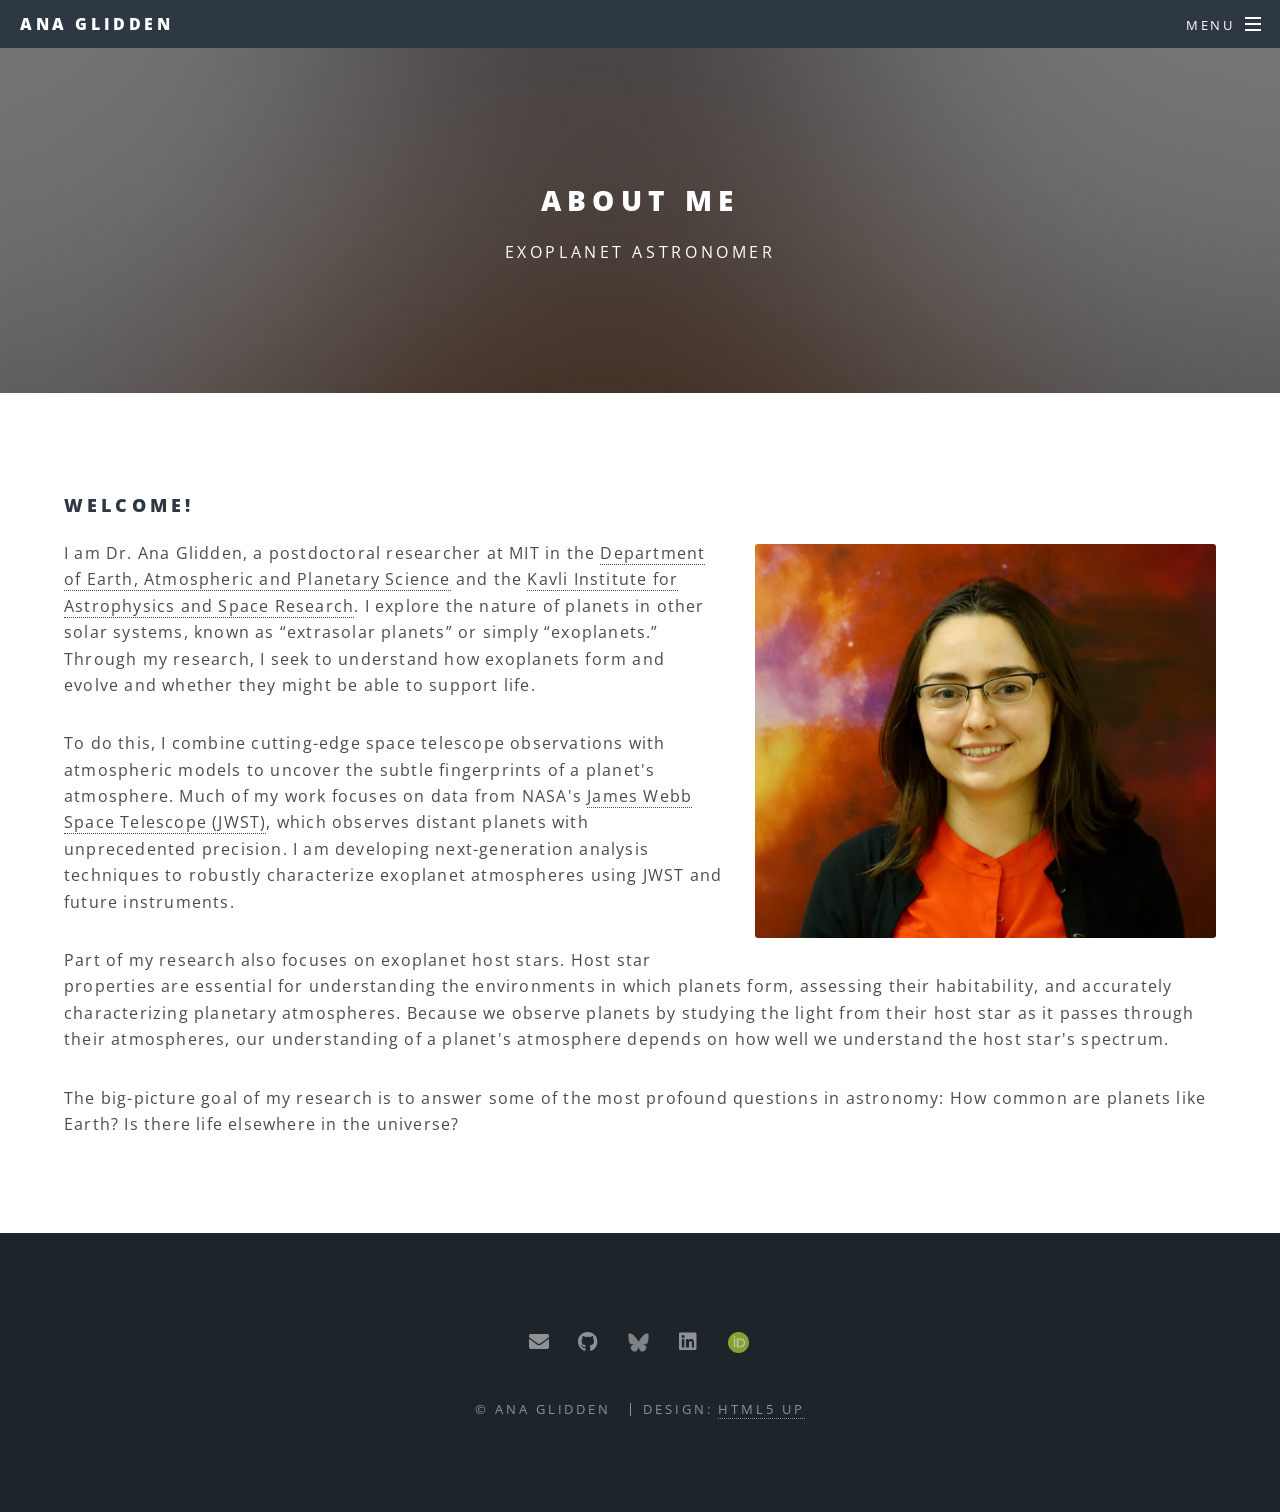
==== commit 898867d2: "Updating news and footer section" ====
--- a/about.html
+++ b/about.html
@@ -73,10 +73,6 @@
 
 					<section>
 
-						<!-- <div class="row gtr-50 gtr-uniform">
-
-							<div class="col-8 col-12-medium"> -->
-
 						<h3>Welcome!</h3>
 
 						<p><span class="image right"><img src="images/headshot.jpg" alt="" /></span>
@@ -123,40 +119,43 @@
 
 				</div>
 
-				<!-- <div class="col-4 col-12-medium">
-								<span class="image fit">
-									<img src="images/headshot.jpg" alt="Ana Glidden">
-								</span>
-							</div> -->
-
-
-
-
 			</section>
 		</article>
 
 		<!-- Footer -->
 		<footer id="footer">
 			<ul class="icons">
-
-
-				<li><a href="mailto:aglidden@mit.edu" class="icon solid fa-envelope"><span
-							class="label">Email</span></a>
+				<li>
+					<a href="mailto:aglidden@mit.edu" class="icon solid fa-envelope">
+						<span class="label">Email</span>
+					</a>
 				</li>
-				<li><a href="https://github.com/ana-glidden" class="icon brands fa-github"><span
-							class="label">GitHub</span></a></li>
-				<!-- <li><a href="https://bsky.app/profile/ana-glidden.bsky.social"
-						class="icon brands style2 fa-bluesky"><span class="label"></span></a></li> -->
-				<li><a href="https://bsky.app/profile/ana-glidden.bsky.social" target="_blank"
-						style="text-decoration: none;">
-						<img src="images/bluesky.png" alt="BlueSky"
-							style="width:24px; height:24px; border-radius:50%;"></a>
+				<li>
+					<a href="https://github.com/ana-glidden" class="icon brands fa-github" target="_blank"
+						rel="noopener noreferrer">
+						<span class="label">GitHub</span>
+					</a>
 				</li>
-				<li><a href="https://www.linkedin.com/in/ana-glidden-718b77a3/" class="icon brands fa-linkedin"><span
-							class="label">LinkedIn</span></a></li>
-				<li><a href="https://orcid.org/0000-0002-5322-2315" target="_blank" style="text-decoration: none;">
-						<img src="images/orcid-icon.png" alt="ORCID"
-							style="width:24px; height:24px; border-radius:50%;"></a></li>
+				<li>
+					<a href="https://bsky.app/profile/ana-glidden.bsky.social" target="_blank" rel="noopener noreferrer"
+						class="footer-img-icon bluesky-icon">
+						<img src="images/bluesky.png" alt="Bluesky">
+						<span class="label">Bluesky</span>
+					</a>
+				</li>
+				<li>
+					<a href="https://www.linkedin.com/in/ana-glidden-718b77a3/" class="icon brands fa-linkedin"
+						target="_blank" rel="noopener noreferrer">
+						<span class="label">LinkedIn</span>
+					</a>
+				</li>
+				<li>
+					<a href="https://orcid.org/0000-0002-5322-2315" target="_blank" rel="noopener noreferrer"
+						class="footer-img-icon orcid-icon">
+						<img src="images/orcid-icon.png" alt="ORCID">
+						<span class="label">ORCID</span>
+					</a>
+				</li>
 			</ul>
 
 			<ul class="copyright">
--- a/assets/css/main.css
+++ b/assets/css/main.css
@@ -2691,43 +2691,43 @@
 }
 
 .features li:nth-child(1) {
+	background-color: rgba(0, 0, 0, 0.05);
+}
+
+.features li:nth-child(2) {
+	background-color: rgba(0, 0, 0, 0.10);
+}
+
+.features li:nth-child(3) {
 	background-color: rgba(0, 0, 0, 0.15);
 }
 
-.features li:nth-child(2) {
+.features li:nth-child(4) {
 	background-color: rgba(0, 0, 0, 0.20);
 }
 
-.features li:nth-child(3) {
+.features li:nth-child(5) {
 	background-color: rgba(0, 0, 0, 0.25);
 }
 
-.features li:nth-child(4) {
+.features li:nth-child(6) {
 	background-color: rgba(0, 0, 0, 0.30);
 }
 
-.features li:nth-child(5) {
+.features li:nth-child(7) {
 	background-color: rgba(0, 0, 0, 0.35);
 }
 
-.features li:nth-child(6) {
-	background-color: rgba(0, 0, 0, 0.40);
-}
-
-.features li:nth-child(7) {
+.features li:nth-child(8) {
 	background-color: rgba(0, 0, 0, 0.45);
 }
 
-.features li:nth-child(8) {
+.features li:nth-child(9) {
 	background-color: rgba(0, 0, 0, 0.50);
 }
 
-.features li:nth-child(9) {
+.features li:nth-child(10) {
 	background-color: rgba(0, 0, 0, 0.55);
-}
-
-.features li:nth-child(10) {
-	background-color: rgba(0, 0, 0, 0.60);
 }
 
 
@@ -4372,13 +4372,11 @@
 .paper-card.first-author {
 	background: #eef6ff;
 	border-left: 5px solid #a8c4d3;
-	*/
 }
 
 .paper-card.second-author {
 	background: #f0faf4;
 	border-left: 5px solid #9ec9ac;
-	*/
 }
 
 /* clickable press cards */
@@ -4528,4 +4526,285 @@
 
 .image.fit img {
 	border-radius: 6px;
+}
+
+.image .caption {
+	display: block;
+	font-size: 0.8em;
+	color: #888;
+	margin-top: 0.4em;
+	line-height: 1.3;
+	text-align: right;
+}
+
+.box {
+	border-radius: 6px;
+}
+
+.features .icon {
+	font-size: 2rem;
+	margin-bottom: 10px;
+	color: #555;
+}
+
+
+/* ============================= */
+/* News / Press Section          */
+/* ============================= */
+
+#three .news-features {
+	display: grid;
+	grid-template-columns: repeat(2, minmax(0, 1fr));
+	gap: 1.5rem;
+	margin-top: 2rem;
+	padding: 0;
+	list-style: none;
+	width: 100%;
+}
+
+#three .news-features li {
+	width: 100%;
+	padding: 0;
+	margin: 0;
+	background: rgba(0, 0, 0, 0.16) !important;
+	border-radius: 14px;
+	overflow: hidden;
+	text-align: left;
+	position: relative;
+	transition: transform 0.2s ease, box-shadow 0.2s ease, background-color 0.2s ease;
+}
+
+#three .news-features li:hover {
+	transform: translateY(-4px);
+	box-shadow: 0 12px 28px rgba(0, 0, 0, 0.22);
+	background: rgba(0, 0, 0, 0.24) !important;
+}
+
+#three .news-features li:before {
+	display: none;
+}
+
+/* Whole card clickable */
+#three .news-features li a.press-card {
+	display: flex;
+	align-items: flex-start;
+	gap: 1rem;
+	height: 100%;
+	padding: 1.25rem;
+	border: 0;
+	text-decoration: none;
+	color: inherit;
+}
+
+/* Logo box */
+#three .news-logo {
+	flex: 0 0 76px;
+	width: 76px;
+	height: 76px;
+	display: flex;
+	align-items: center;
+	justify-content: center;
+	padding: 0.55rem;
+	background: rgba(255, 255, 255, 0.95);
+	border-radius: 12px;
+	box-shadow: 0 3px 10px rgba(0, 0, 0, 0.12);
+}
+
+#three .news-logo img {
+	display: block;
+	max-width: 100%;
+	max-height: 100%;
+	width: auto;
+	height: auto;
+	object-fit: contain;
+	border-radius: 4px;
+}
+
+/* Text block */
+#three .news-content {
+	flex: 1;
+	min-width: 0;
+}
+
+#three .news-content h3 {
+	margin: 0 0 0.45rem 0;
+	color: #ffffff;
+	font-size: 1rem;
+	font-weight: 800;
+	line-height: 1.3;
+	letter-spacing: 0.12em;
+	text-transform: uppercase;
+}
+
+#three .news-content .headline {
+	margin: 0 0 0.55rem 0;
+	color: rgba(255, 255, 255, 0.95);
+	font-size: 0.98rem;
+	font-weight: 400;
+	line-height: 1.55;
+	letter-spacing: 0.01em;
+	text-transform: none;
+}
+
+#three .news-content .byline {
+	margin: 0 0 0.2rem 0;
+	color: rgba(255, 255, 255, 0.78);
+	font-size: 0.82rem;
+	line-height: 1.4;
+	letter-spacing: 0.04em;
+	text-transform: none;
+}
+
+#three .news-content .byline:empty {
+	display: none;
+}
+
+#three .news-content .date {
+	margin: 0;
+	color: rgba(255, 255, 255, 0.62);
+	font-size: 0.8rem;
+	line-height: 1.35;
+	letter-spacing: 0.04em;
+	text-transform: none;
+}
+
+/* Better link contrast in intro paragraph */
+#three header.major p a {
+	color: #ffffff;
+	border-bottom-color: rgba(255, 255, 255, 0.45);
+}
+
+#three header.major p a:hover {
+	color: #eefbff;
+	border-bottom-color: transparent;
+}
+
+/* Remove old feature-strip backgrounds in this section */
+#three .features li:nth-child(1),
+#three .features li:nth-child(2),
+#three .features li:nth-child(3),
+#three .features li:nth-child(4),
+#three .features li:nth-child(5),
+#three .features li:nth-child(6),
+#three .features li:nth-child(7),
+#three .features li:nth-child(8),
+#three .features li:nth-child(9),
+#three .features li:nth-child(10) {
+	background-color: rgba(0, 0, 0, 0.16);
+}
+
+/* Tablet */
+@media screen and (max-width: 980px) {
+	#three .news-features {
+		grid-template-columns: 1fr;
+	}
+}
+
+/* Mobile */
+@media screen and (max-width: 736px) {
+	#three .news-features {
+		gap: 1rem;
+	}
+
+	#three .news-features li {
+		border-top: none;
+		background: rgba(0, 0, 0, 0.14) !important;
+	}
+
+	#three .news-features li a.press-card {
+		padding: 1rem;
+		gap: 0.9rem;
+	}
+
+	#three .news-logo {
+		flex-basis: 64px;
+		width: 64px;
+		height: 64px;
+		padding: 0.45rem;
+		border-radius: 10px;
+	}
+
+	#three .news-content h3 {
+		font-size: 0.92rem;
+		letter-spacing: 0.1em;
+	}
+
+	#three .news-content .headline {
+		font-size: 0.92rem;
+		line-height: 1.45;
+	}
+
+	#three .news-content .byline,
+	#three .news-content .date {
+		font-size: 0.76rem;
+	}
+}
+
+/* ============================= */
+/* Footer image icons cleanup    */
+/* ============================= */
+
+#footer .icons {
+	display: flex;
+	justify-content: center;
+	align-items: center;
+	gap: 1.4em;
+	padding-left: 0;
+}
+
+#footer .icons li {
+	display: flex;
+	align-items: center;
+	padding: 0;
+}
+
+#footer .icons a.footer-img-icon {
+	border: 0;
+	text-decoration: none;
+	display: inline-flex;
+	align-items: center;
+	justify-content: center;
+	width: 1.25em;
+	height: 1.25em;
+	line-height: 1;
+	vertical-align: middle;
+	position: relative;
+	top: 0;
+}
+
+#footer .icons a.footer-img-icon .label {
+	display: none;
+}
+
+#footer .icons a.footer-img-icon img {
+	display: block;
+	object-fit: contain;
+}
+
+/* Bluesky: mute color to match Spectral */
+#footer .icons a.bluesky-icon img {
+	width: 1.05em;
+	height: 1.05em;
+	opacity: 0.55;
+	filter: grayscale(100%) brightness(1.8);
+	transition: opacity 0.2s ease, filter 0.2s ease;
+}
+
+/* ORCID: do NOT grayscale, or the inner detail disappears */
+#footer .icons a.orcid-icon img {
+	width: 1.05em;
+	height: 1.05em;
+	opacity: 0.75;
+	transition: opacity 0.2s ease, transform 0.2s ease;
+}
+
+/* Hover */
+#footer .icons a.bluesky-icon:hover img {
+	opacity: 1;
+	filter: grayscale(100%) brightness(2.4);
+}
+
+#footer .icons a.orcid-icon:hover img {
+	opacity: 1;
+	transform: scale(1.03);
 }
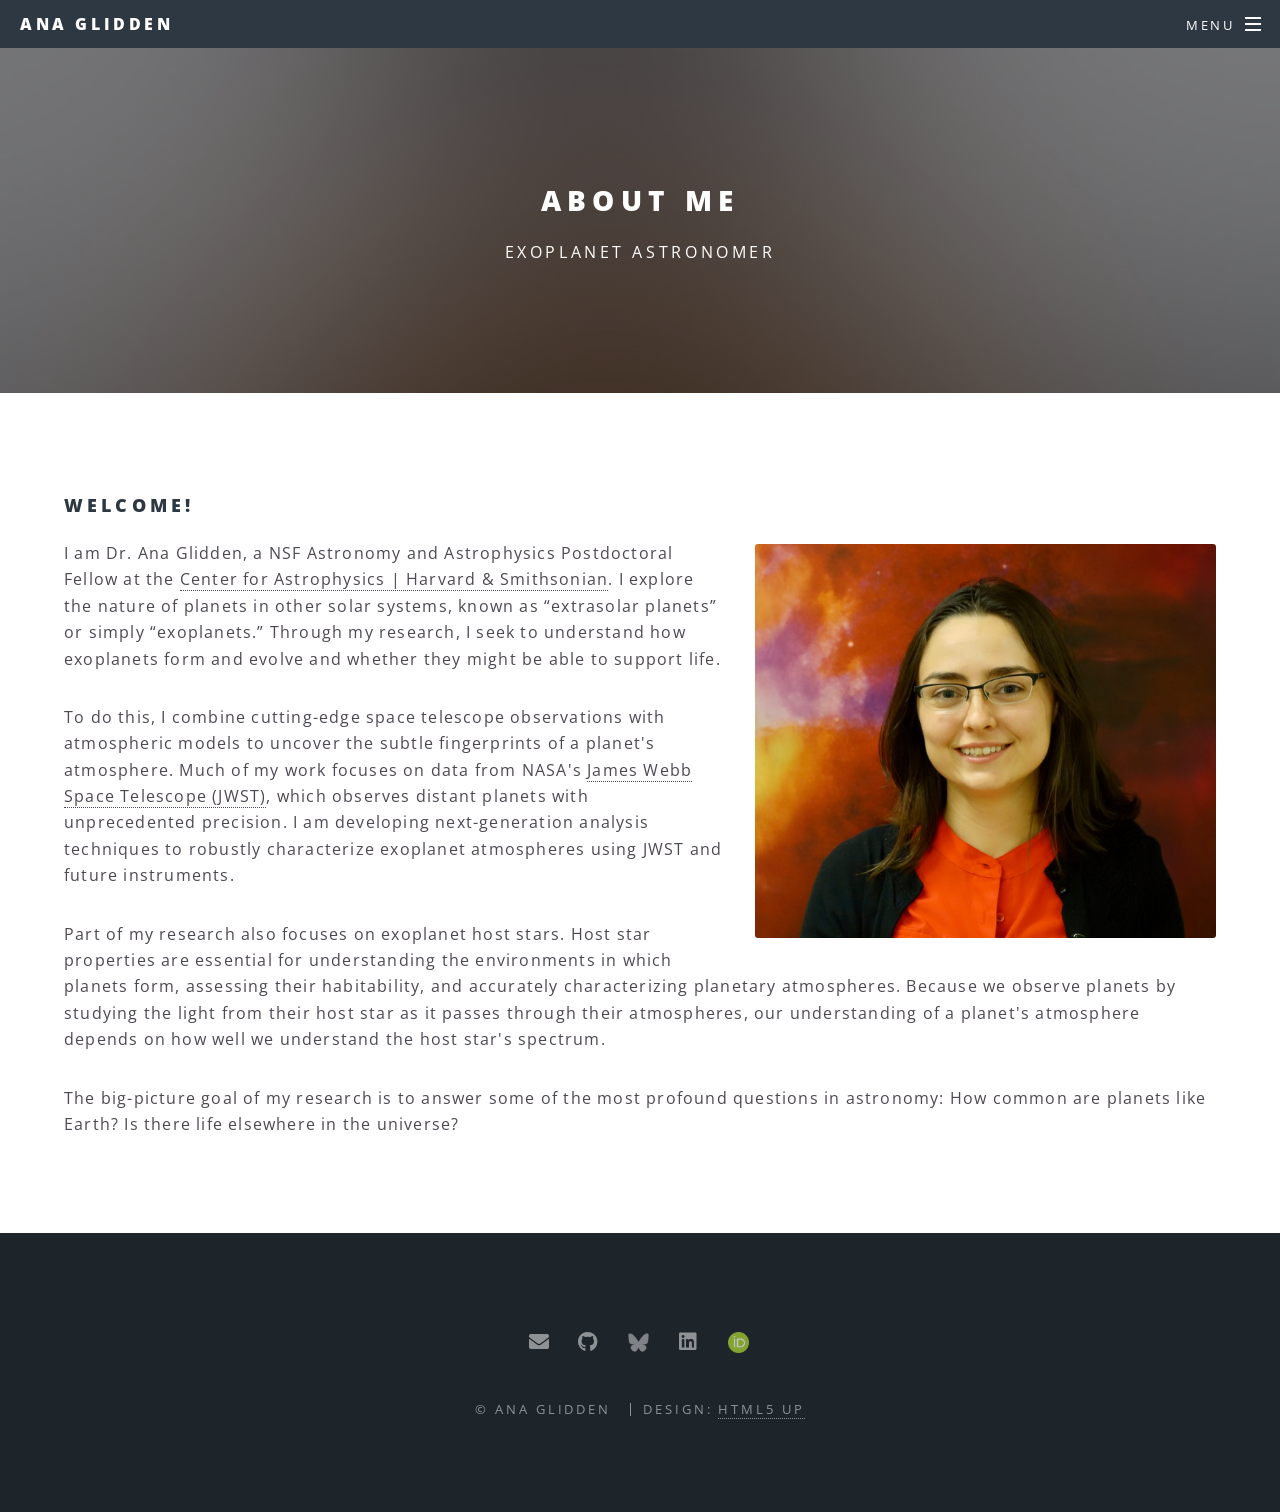
==== commit 080a31d7: "NSF AAPF and CfA Update" ====
--- a/about.html
+++ b/about.html
@@ -78,13 +78,9 @@
 						<p><span class="image right"><img src="images/headshot.jpg" alt="" /></span>
 
 
-							I am Dr. Ana Glidden, a postdoctoral researcher at MIT in the
-							<a href="https://eaps.mit.edu/">Department of Earth, Atmospheric and Planetary
-								Science</a>
-							and the
-							<a href="https://www.space.mit.edu/">Kavli Institute for Astrophysics and Space
-								Research</a>.
-							I explore the nature of planets in other solar systems, known as
+							I am Dr. Ana Glidden, a NSF Astronomy and Astrophysics Postdoctoral Fellow at the <a
+								href="https://www.cfa.harvard.edu/" target="_blank">Center for Astrophysics | Harvard &
+								Smithsonian</a>. I explore the nature of planets in other solar systems, known as
 							“extrasolar planets” or simply “exoplanets.” Through my research,
 							I seek to understand how exoplanets form and evolve and whether they
 							might be able to support life.
@@ -126,7 +122,7 @@
 		<footer id="footer">
 			<ul class="icons">
 				<li>
-					<a href="mailto:aglidden@mit.edu" class="icon solid fa-envelope">
+					<a href="mailto:ana.glidden@cfa.harvard.edu" class="icon solid fa-envelope">
 						<span class="label">Email</span>
 					</a>
 				</li>
